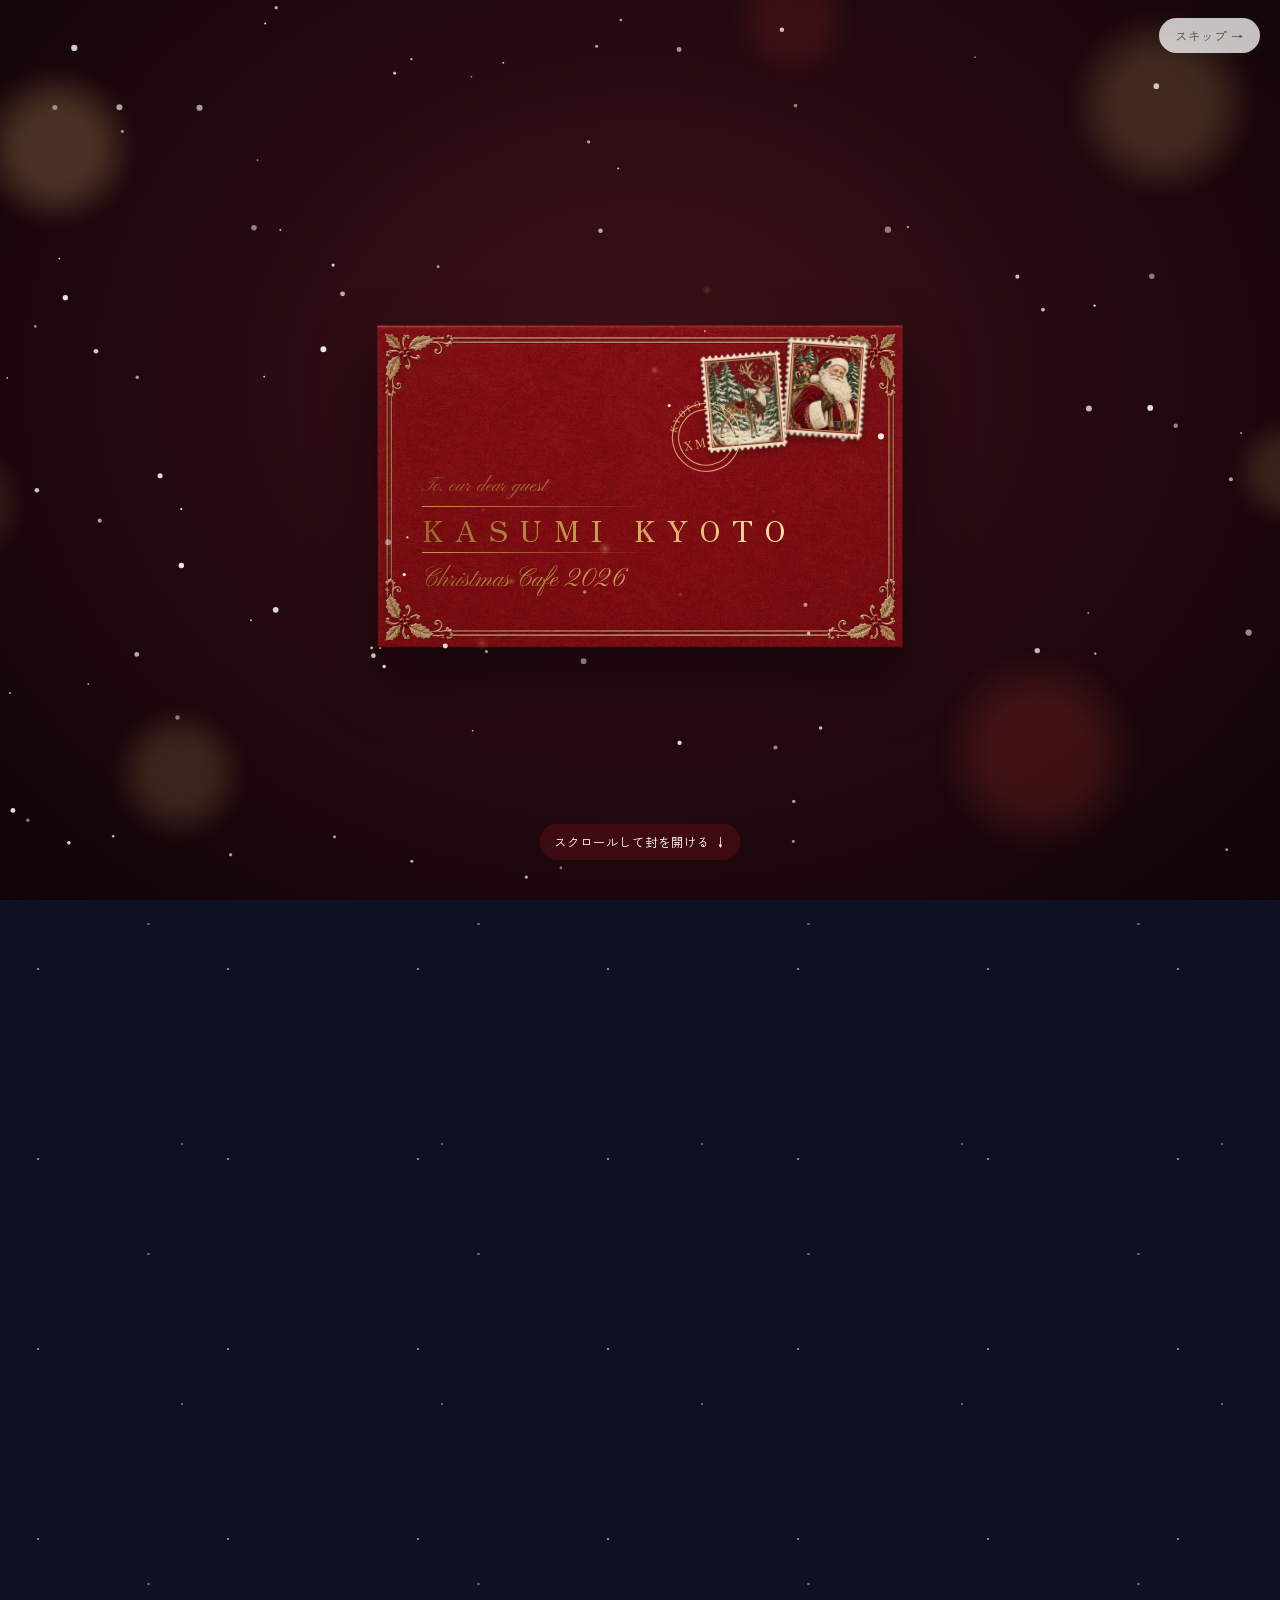
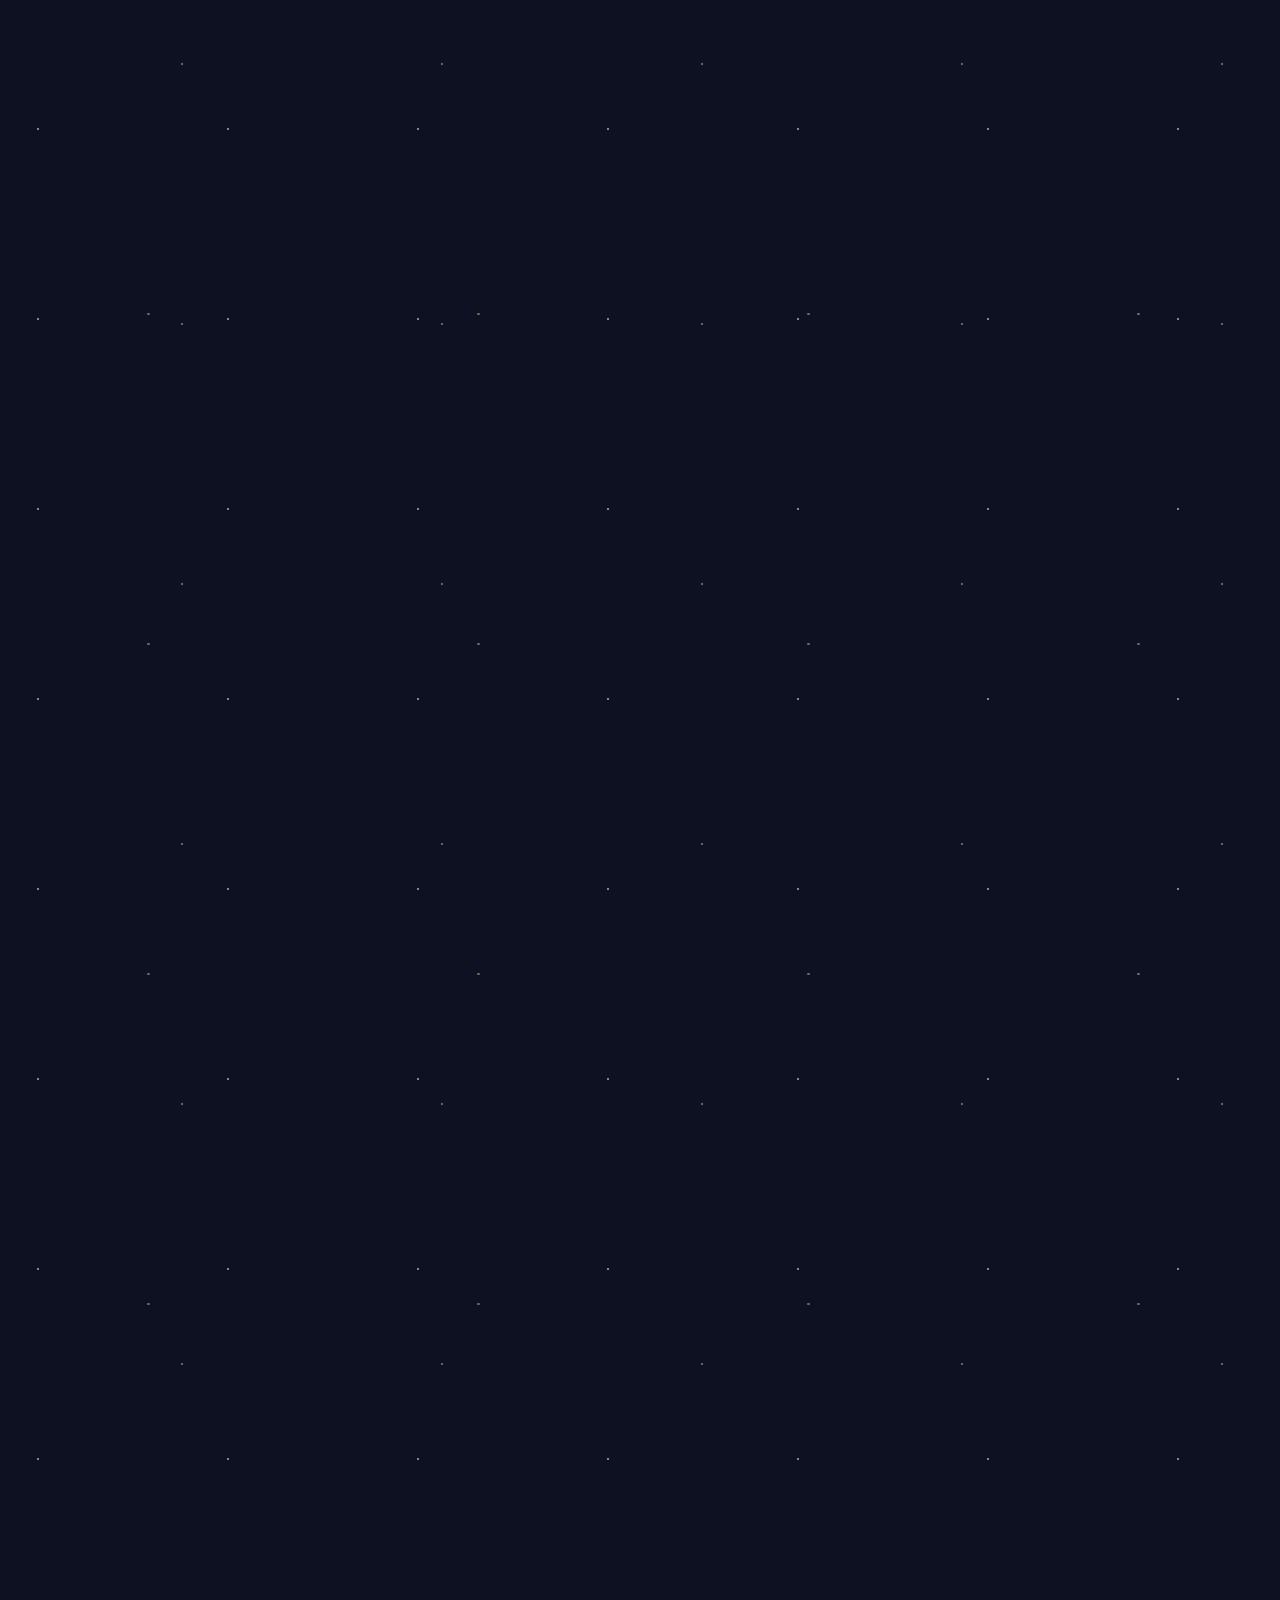
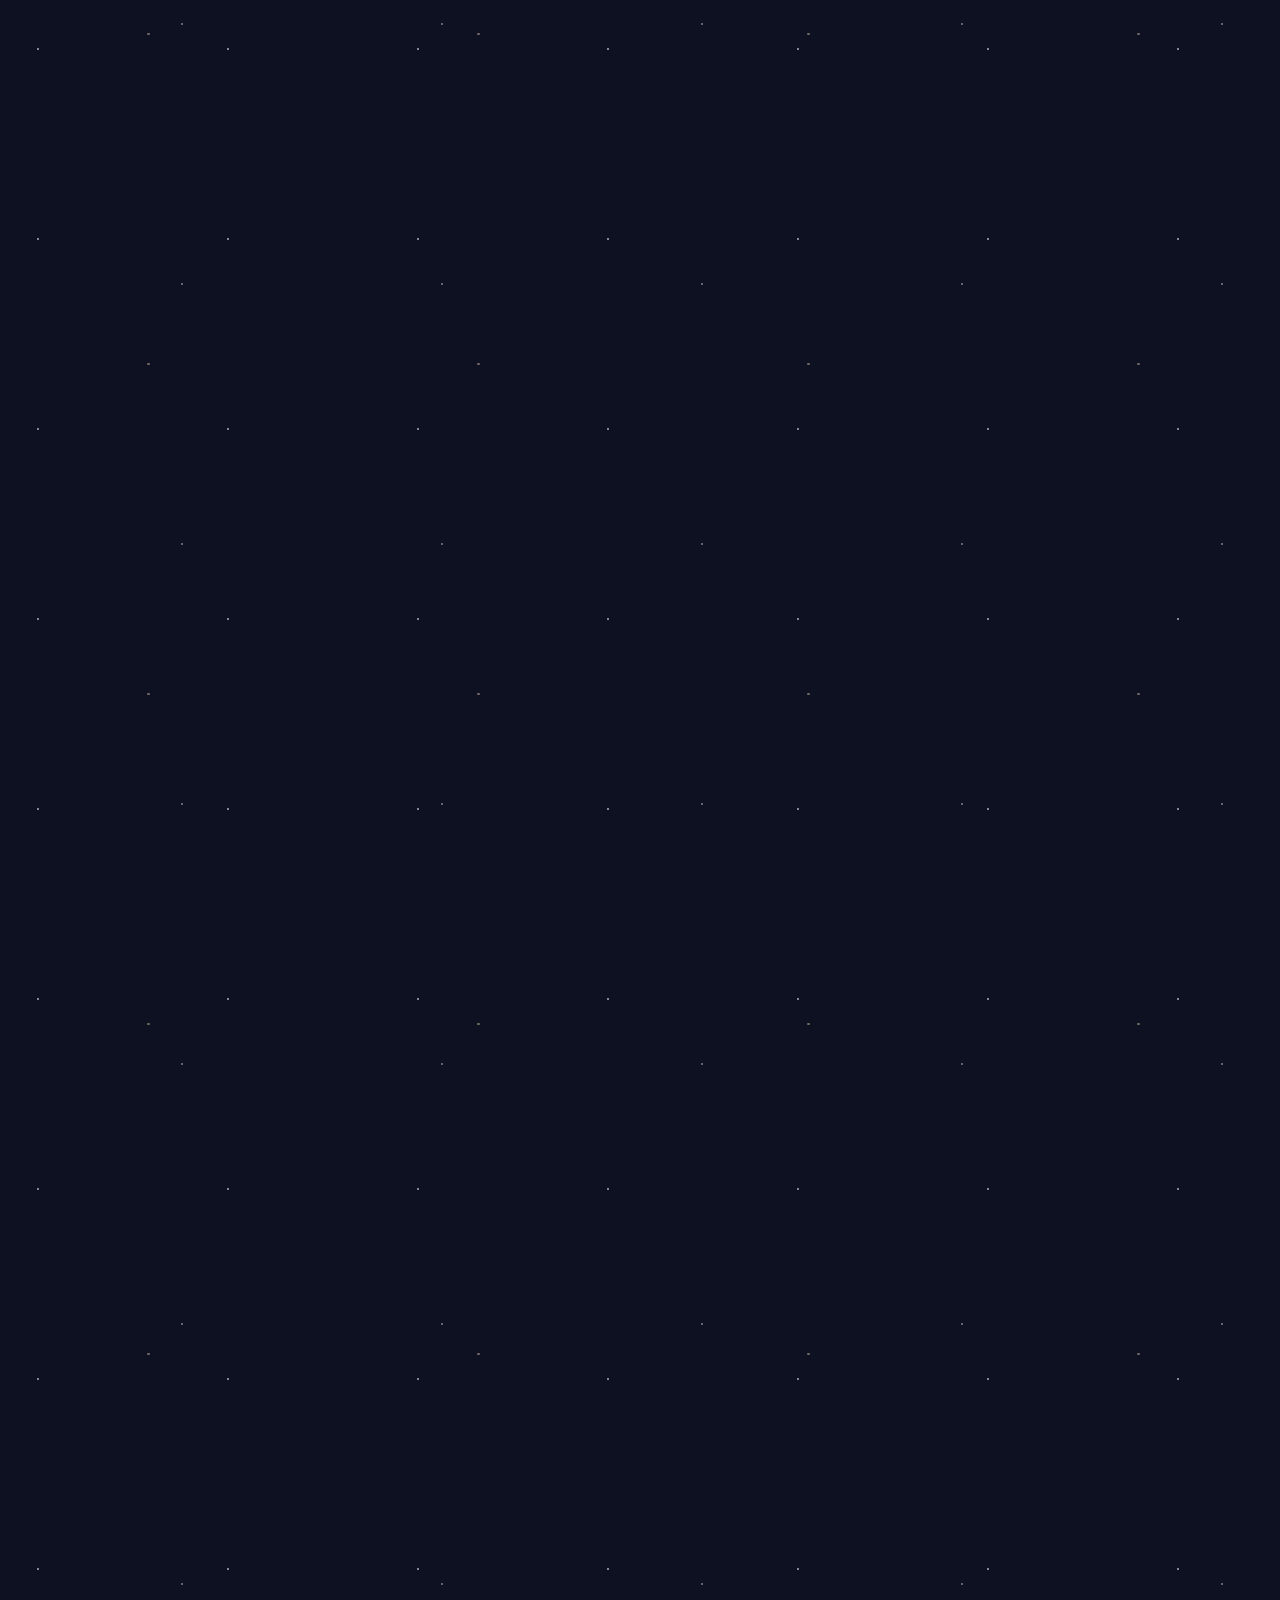
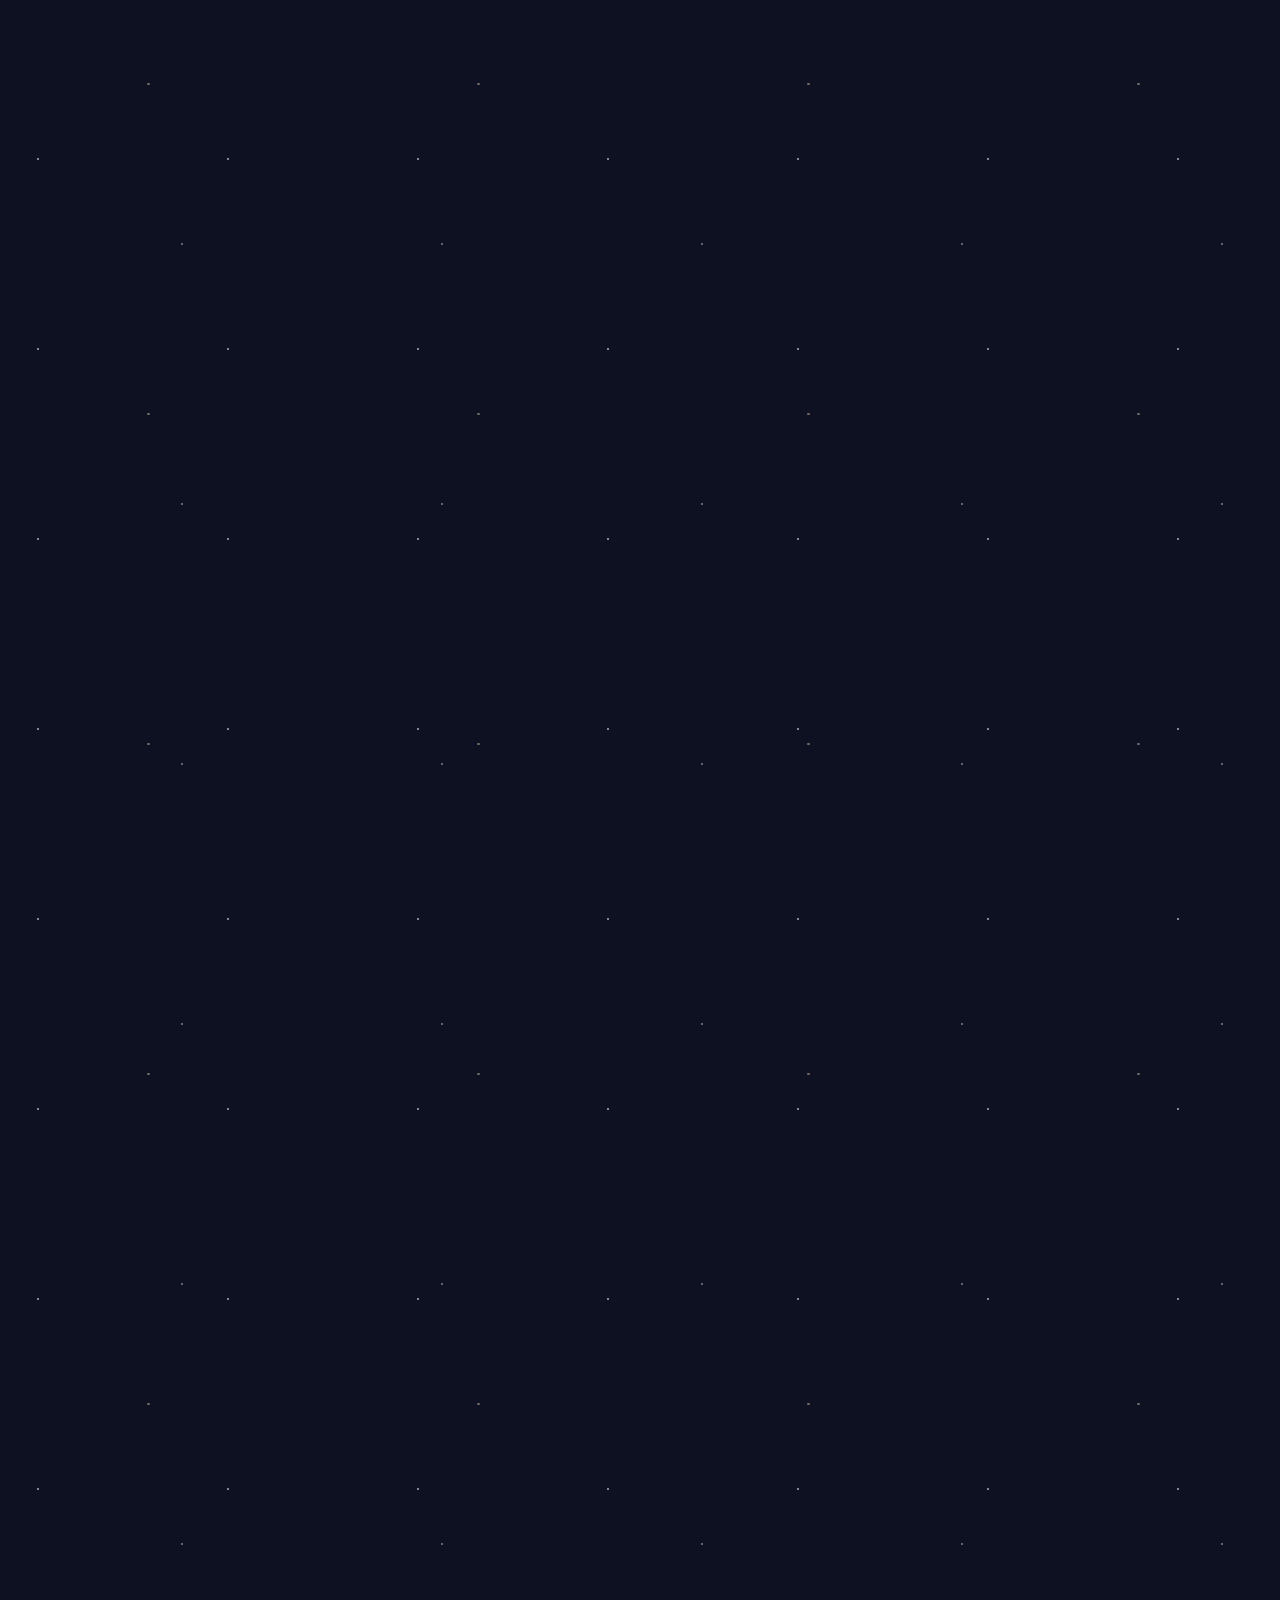
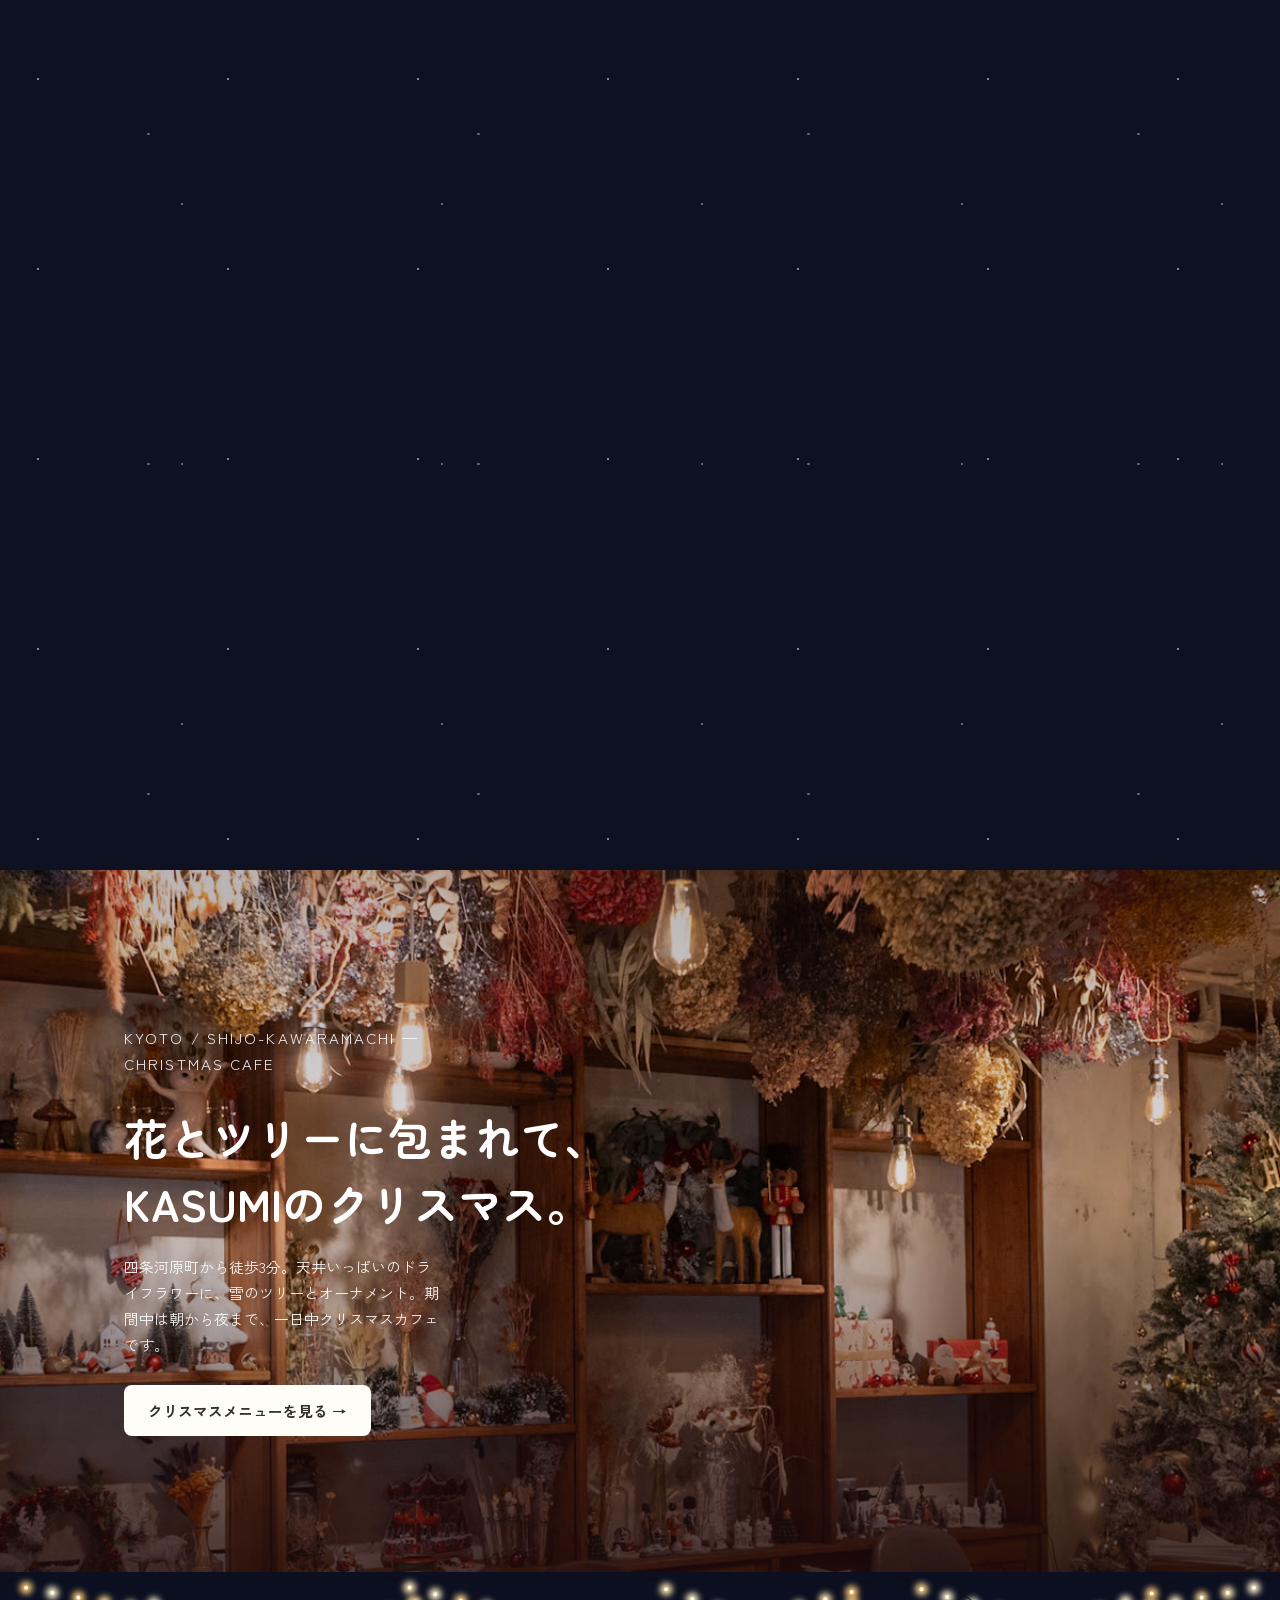
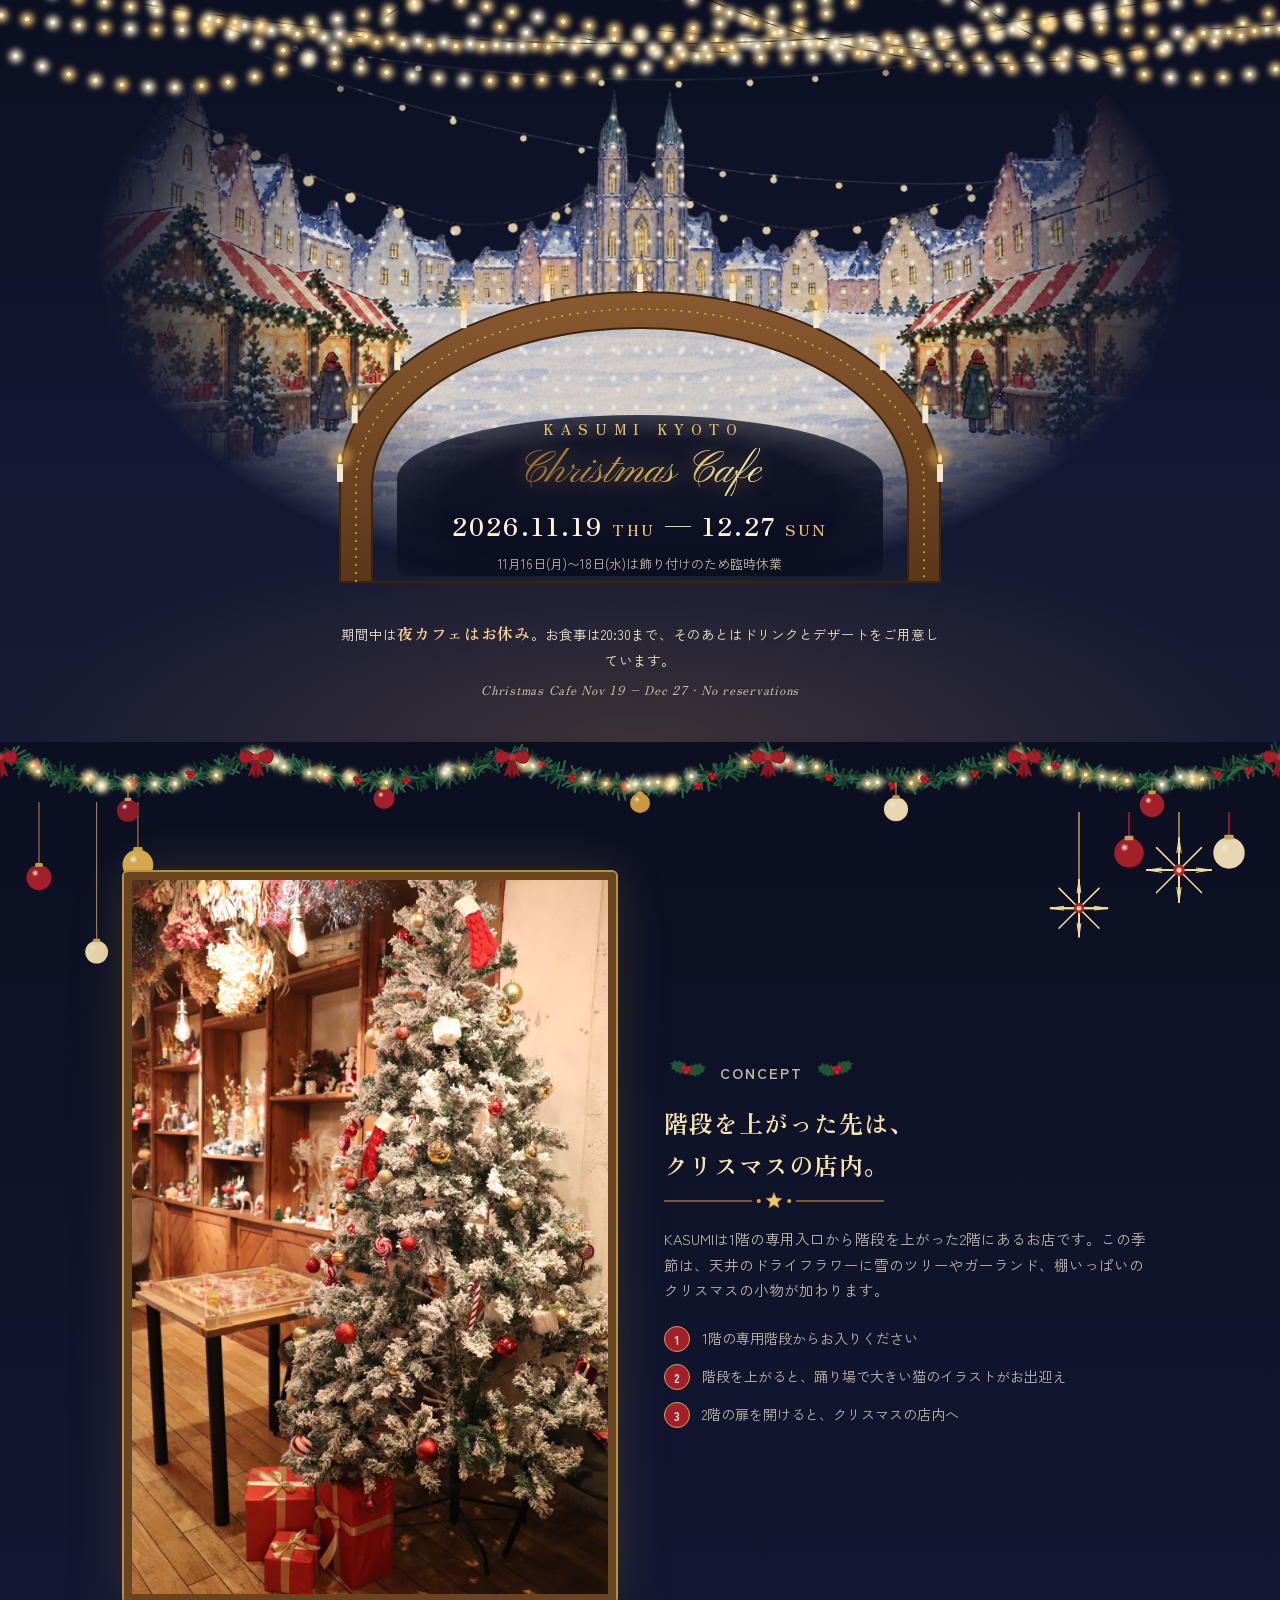
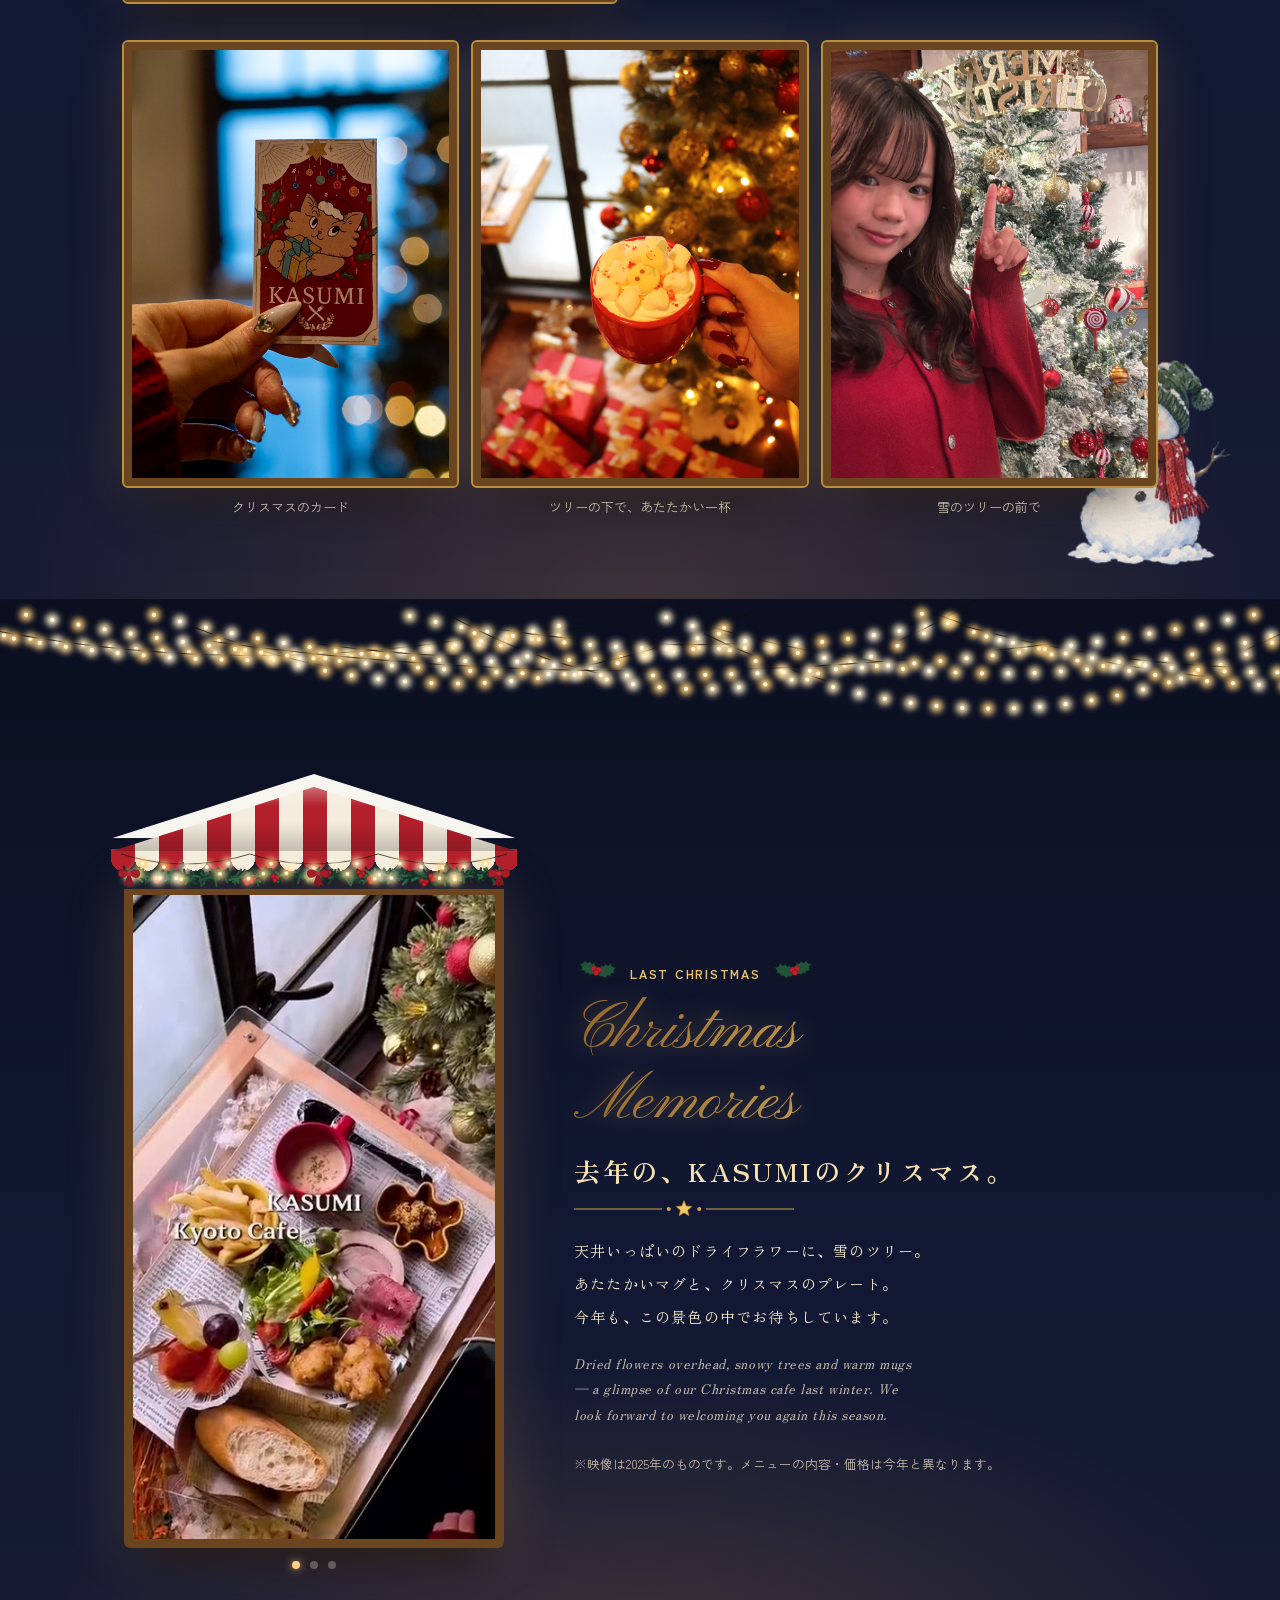
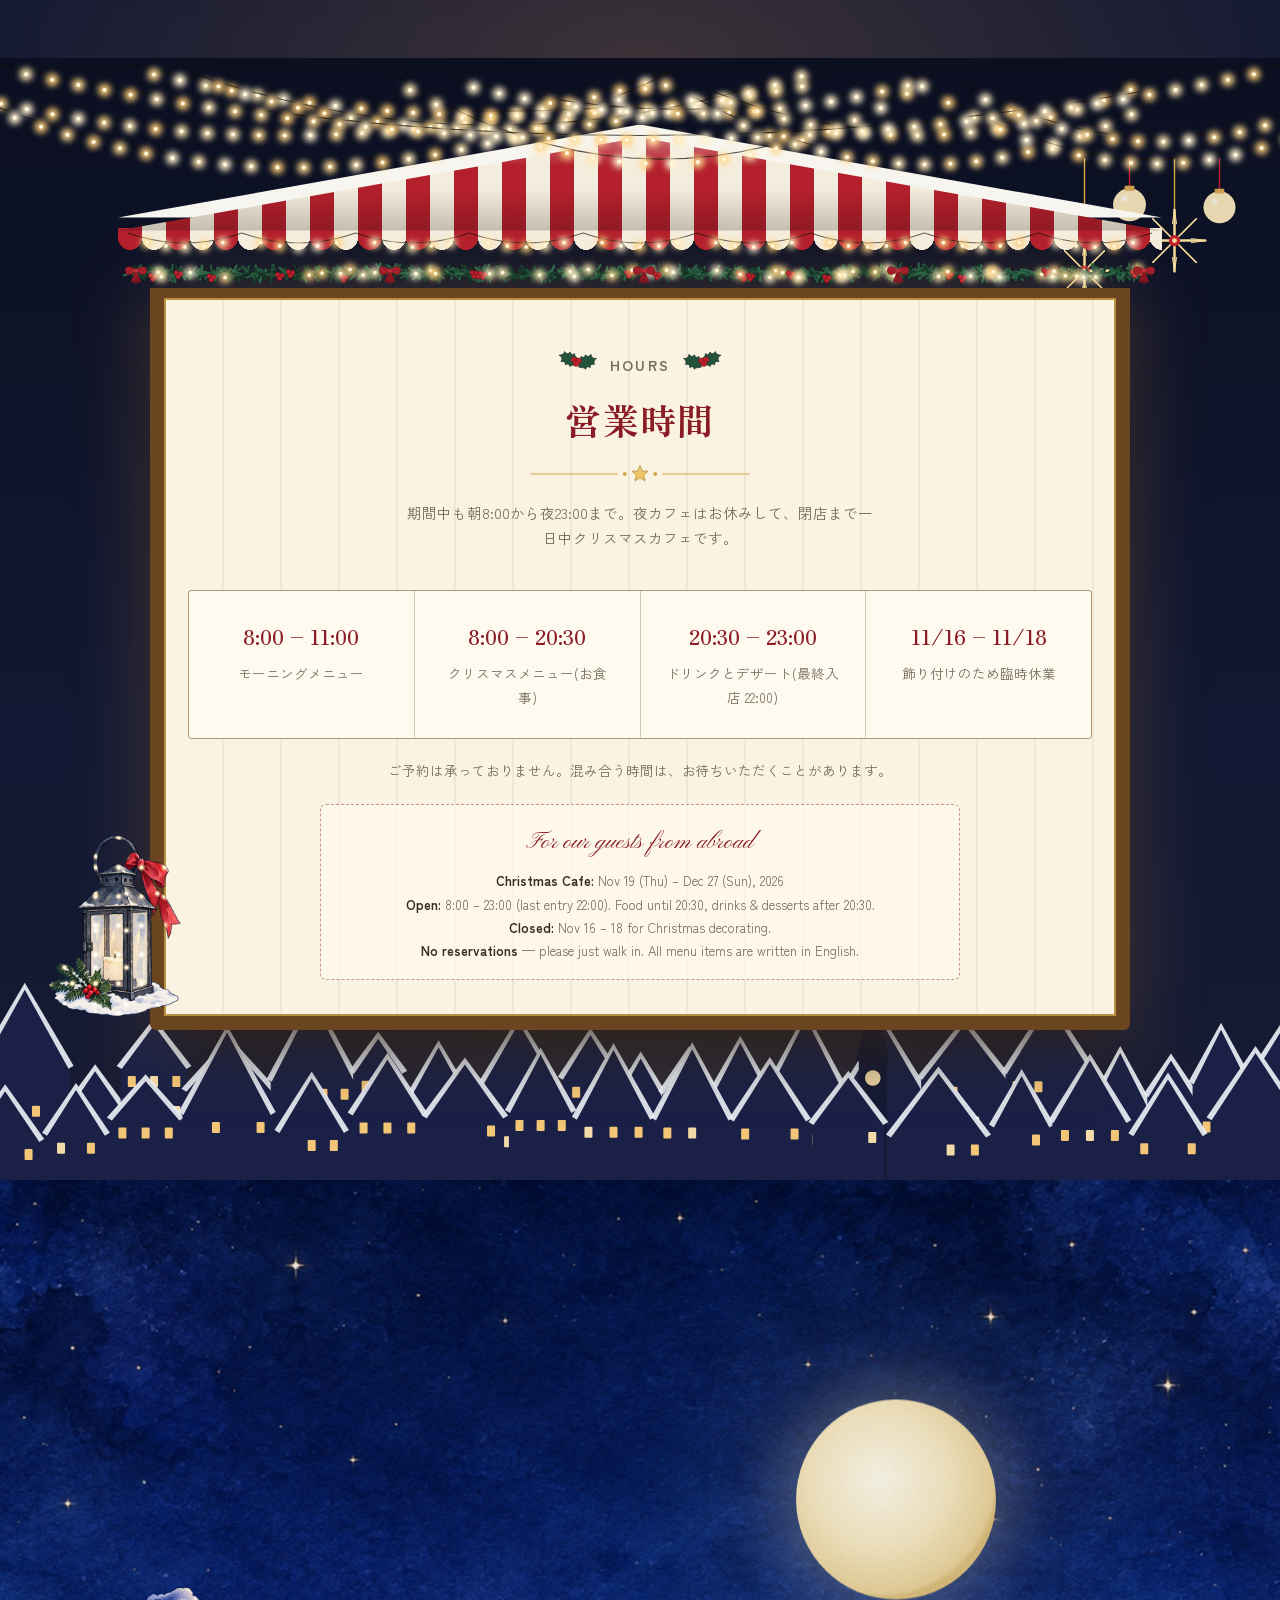
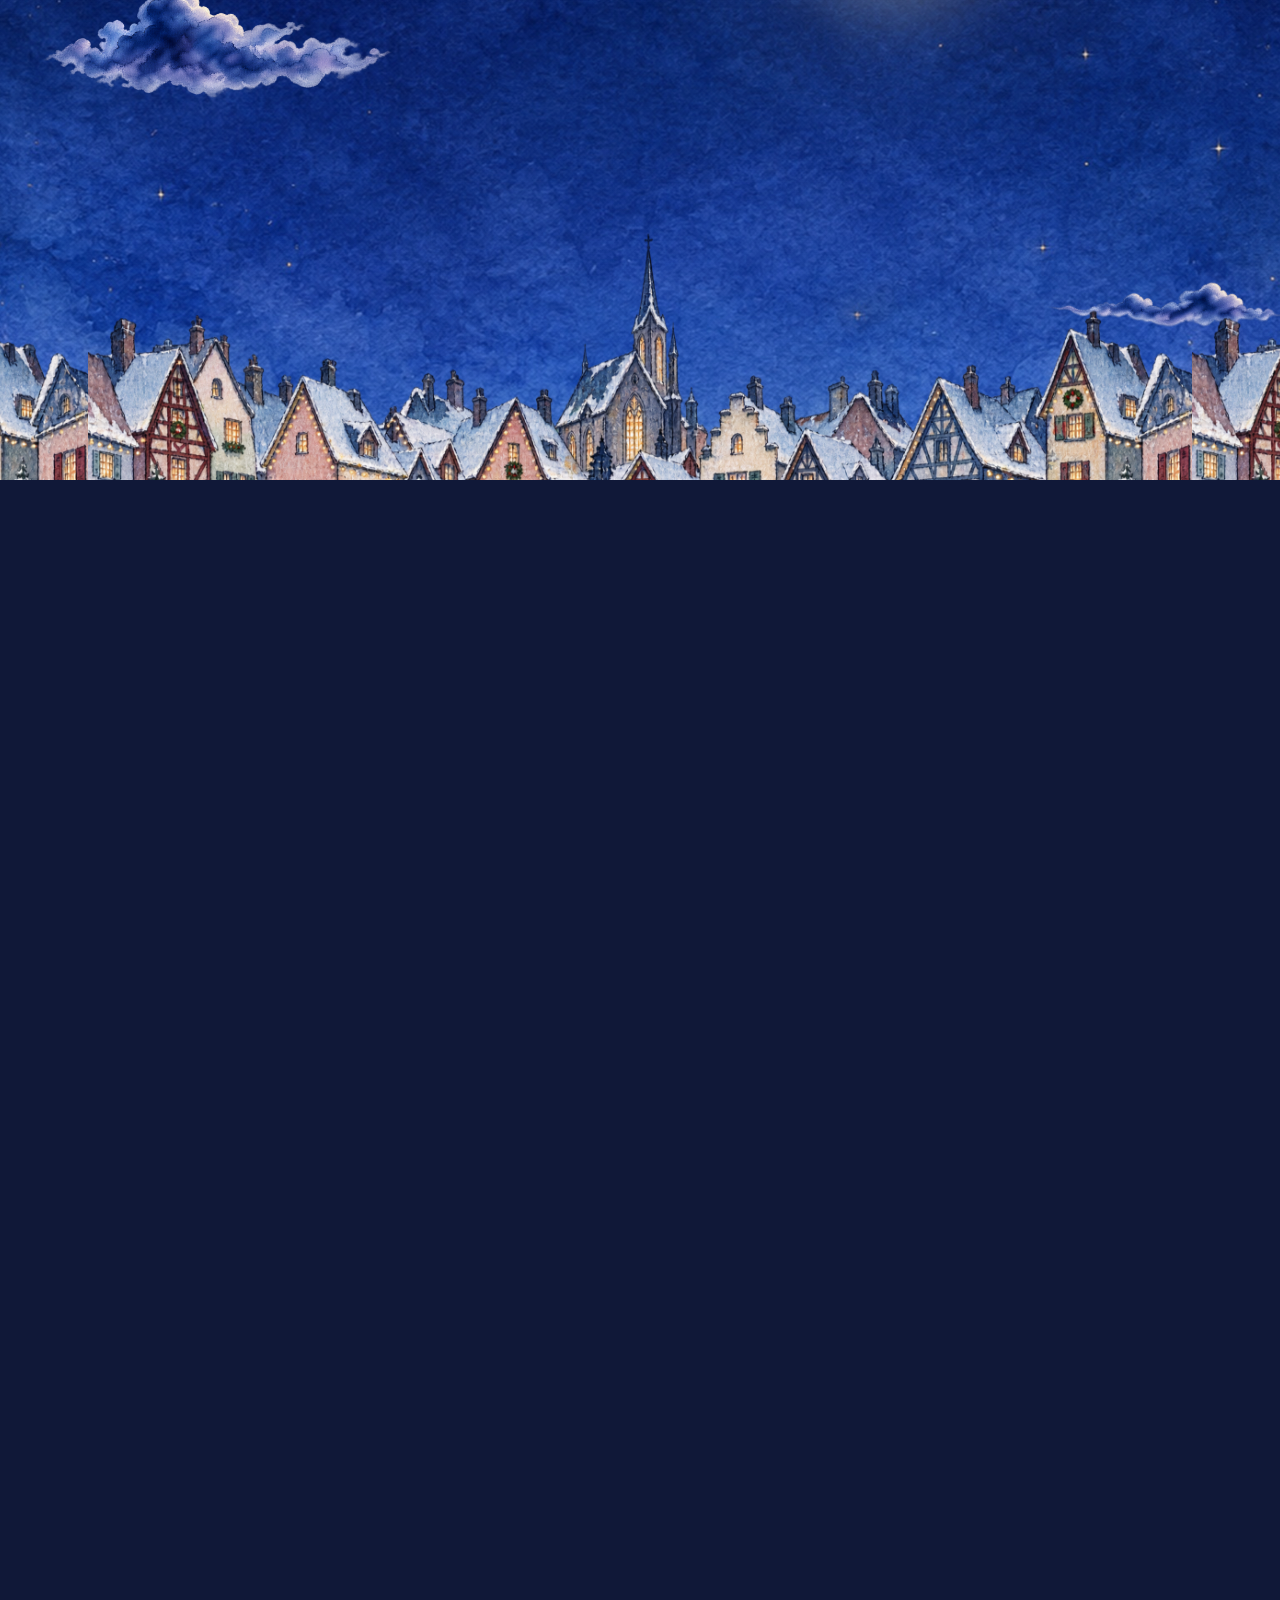
==== xmas-preview-k7q3m9/index.html @ 8036e7f1 "スマホ確認用: 公開前のクリスマス版のコピーを xmas-preview-k7q3m9/ に置く 検索に出ない設定(noindex・robots.txt)、アクセス解析は外してある。確認が終わったら消" ====
<!DOCTYPE html>
<html lang="ja">
<head>
<meta charset="UTF-8">
<meta name="robots" content="noindex, nofollow">
<!-- スマホ確認用のコピー(公開前のクリスマス版)。本番ではない -->
<meta name="viewport" content="width=device-width, initial-scale=1.0">
<title>KASUMI(かすみ)| 京都・四条河原町のクリスマスカフェ</title>
<meta name="description" content="京都市中京区、四条河原町から徒歩3分。ドライフラワーカフェ KASUMI のクリスマスカフェ。2026年11月19日(木)〜12月27日(日)、朝から夜まで一日中クリスマス仕様でお待ちしています。">
<!-- LINE・SNSで共有したときのカード(OGP)とアイコン(2026-09-27 広報チェックの提案①) -->
<meta property="og:type" content="website">
<meta property="og:site_name" content="KASUMI KYOTO">
<meta property="og:title" content="KASUMIのクリスマスカフェ 2026｜京都・四条河原町">
<meta property="og:description" content="2026年11月19日(木)〜12月27日(日)。ドライフラワーのカフェKASUMIが、朝から夜までクリスマスカフェになります。予約不要。">
<meta property="og:image" content="https://yoichi077-cyber.github.io/kasumihp/images/christmas/og/og-christmas.jpg">
<meta property="og:image:width" content="1200">
<meta property="og:image:height" content="630">
<meta property="og:locale" content="ja_JP">
<meta name="twitter:card" content="summary_large_image">
<link rel="icon" type="image/png" href="images/christmas/og/favicon.png">
<link rel="apple-touch-icon" href="images/christmas/og/apple-touch-icon.png">
<!-- AI検索・Google向けのお店情報(課題リスト#4)。07_共通知識の店舗基本情報・営業情報(版7)と一致させる -->
<script type="application/ld+json">
{
  "@context": "https://schema.org",
  "@type": "CafeOrCoffeeShop",
  "name": "KASUMI",
  "alternateName": ["かすみ", "KASUMI KYOTO"],
  "url": "https://yoichi077-cyber.github.io/kasumihp/",
  "image": "https://yoichi077-cyber.github.io/kasumihp/images/christmas/og/og-christmas.jpg",
  "telephone": "+81-75-231-2922",
  "address": {
    "@type": "PostalAddress",
    "postalCode": "604-8046",
    "addressRegion": "京都府",
    "addressLocality": "京都市中京区",
    "streetAddress": "新京極通蛸薬師下る東側町508 2F",
    "addressCountry": "JP"
  },
  "openingHoursSpecification": [{
    "@type": "OpeningHoursSpecification",
    "dayOfWeek": ["Monday","Tuesday","Wednesday","Thursday","Friday","Saturday","Sunday"],
    "opens": "08:00",
    "closes": "23:00"
  }],
  "acceptsReservations": false,
  "hasMap": "https://maps.app.goo.gl/QVpJ8UWYc7qEV3ALA",
  "sameAs": ["https://www.instagram.com/kasumi_kyoto/", "https://www.tiktok.com/@ayuko_cafegirl"]
}
</script>
<link rel="preconnect" href="https://fonts.googleapis.com">
<link rel="stylesheet" href="https://fonts.googleapis.com/css2?family=Pinyon+Script&family=UnifrakturMaguntia&family=Zen+Old+Mincho:wght@500;700&display=swap">
<link rel="stylesheet" href="style.css">
<link rel="stylesheet" href="christmas.css">
<link rel="stylesheet" href="christmas-deco.css">
</head>
<body class="xmas">

<!-- ===== クリスマス版(2026)。基本版は Git の目印 base-v1 に保存 =====
     設計: 第2の脳/06_ホームページ/クリスマス版_設計メモ.md
     絵は Codex が images/christmas/ に保存したものを自動で使う。まだ無い絵は、コードで描いた仮の図形で表示する -->

<!-- ===== 入口: 赤い封筒の招待状 =====
     封筒の表 → 裏返す → 封ろうが外れてふたが開く → 手紙が出る → 金の文字が光る → 光が広がって店内写真へ
     高さは envelope.js が画面7つ分(px)で付ける。JS無効/動きを減らす設定の時は高さ0のまま(本編から表示) -->
<div class="entrance xe" id="entrance">
  <button class="entrance-skip" type="button" id="entranceSkip">スキップ →</button>
  <div class="entrance-sticky xe-sticky">
    <div class="xe-bokeh" aria-hidden="true"></div>

    <div class="xe-env" aria-hidden="true">
      <!-- 表 -->
      <div class="xe-front" data-art="images/christmas/envelope-front.png">
        <div class="xe-address">
          <span class="xe-to">To. our dear guest</span>
          <span class="xe-from">KASUMI KYOTO</span>
          <span class="xe-from-sub">Christmas Cafe 2026</span>
        </div>
        <div class="xe-stamps">
          <div class="xe-stamp xe-stamp--santa" data-art="images/christmas/stamp-santa.png"><span>Santa</span></div>
          <div class="xe-stamp xe-stamp--reindeer" data-art="images/christmas/stamp-reindeer.png"><span>Noël</span></div>
          <svg class="xe-postmark" viewBox="0 0 120 120"><circle cx="60" cy="60" r="44" /><circle cx="60" cy="60" r="36" /><path id="pm" d="M60 60 m-40 0 a40 40 0 1 1 80 0" fill="none" stroke="none"/><text><textPath href="#pm" startOffset="50%" text-anchor="middle">KYOTO · 2026</textPath></text><text x="60" y="72" text-anchor="middle" class="pm-mid">XMAS</text></svg>
        </div>
      </div>
      <!-- 裏(本体・手紙・ポケット・ふた) -->
      <div class="xe-back">
        <div class="xe-body" data-art="images/christmas/envelope-back.png"></div>
        <div class="xe-card"></div>
        <div class="xe-pocket" data-art="images/christmas/envelope-back.png"></div>
        <div class="xe-flap" data-art="images/christmas/envelope-flap.png"></div>
        <div class="xe-seal" data-art="images/christmas/wax-seal.png"></div>
      </div>
    </div>

    <!-- 手紙(文字は絵に描かず、ここで金色の文字として重ねる) -->
    <div class="xe-letter" data-art="images/christmas/letter-paper.png">
      <div class="xe-letter-inner">
        <!-- 「ご招待」は無料招待と誤解されるので使わない。署名(ヤイチ班長)も入れない(2026-09-26 オーナー指示) -->
        <p class="xe-line xe-line--en">Christmas Cafe</p>
        <p class="xe-line xe-line--lead">今年も、KASUMIは<br>クリスマスカフェを開催します。</p>
        <p class="xe-line">店内を、クリスマスの飾りでいっぱいにして、<br>あたたかい飲み物とごちそうを用意しました。</p>
        <p class="xe-line">階段の上で、お待ちしております。</p>
        <p class="xe-line xe-line--date">2026.11.19 <small>THU</small> — 12.27 <small>SUN</small></p>
        <p class="xe-line xe-line--en xe-line--small">KASUMI KYOTO</p>
      </div>
    </div>

    <canvas class="xe-dust" aria-hidden="true"></canvas>
    <div class="xe-flash" aria-hidden="true"></div>

    <!-- 光が消えたあとの店内写真(2025年クリスマスの店内) -->
    <div class="xe-photo">
      <img src="images/christmas/photos/interior-tree.jpg" alt="雪のツリーとリースで飾られた、クリスマスのKASUMIの店内">
    </div>
    <p class="scene-caption xe-caption">ようこそ、KASUMIのクリスマスへ。</p>

    <p class="scroll-hint">スクロールして封を開ける ↓</p>
  </div>
</div>

<header class="site-header">
  <div class="wrap">
    <div class="logo">KASUMI<span> KYOTO</span><em class="logo-xmas" aria-hidden="true">Christmas</em></div>
    <nav class="nav">
      <a href="#concept">お店紹介</a>
      <a href="#hours">営業時間</a>
      <a href="#menu">クリスマスメニュー</a>
      <a href="#faq">よくある質問</a>
      <a href="#access">アクセス</a>
    </nav>
  </div>
  <div class="xm-lights xm-lights--header" data-deco="lights"></div>
</header>

<section class="hero" id="top" data-hero-image>
  <!-- 写真の上には飾りを重ねない(2026-09-26 オーナー指示) -->
  <div class="hero-inner">
    <p class="hero-eyebrow">Kyoto / Shijo-Kawaramachi — Christmas Cafe</p>
    <h1>花とツリーに包まれて、<br>KASUMIのクリスマス。</h1>
    <p>四条河原町から徒歩3分。天井いっぱいのドライフラワーに、雪のツリーとオーナメント。期間中は朝から夜まで、一日中クリスマスカフェです。</p>
    <a class="btn" href="#menu">クリスマスメニューを見る →</a>
  </div>
</section>

<!-- 期間と臨時休業は 07_共通知識/営業情報.md(版6)の変更予定に合わせる。
     看板はドレスデンのクリスマスマーケットの入口にある「ろうそくの木のアーチ」の形 -->
<div class="xmas-dates xm-night" id="dates">
  <div class="xm-canopy" data-deco="canopy" data-h="120"></div>
  <div class="xm-archsign">
    <!-- 大聖堂はアーチ看板の奥に立ち、看板の上へそびえる(文字の後ろは暗くして読めるように) -->
    <div class="xm-art xm-art--cathedral xm-sparkle" data-art="images/christmas/cathedral.png" aria-hidden="true"></div>
    <!-- 手描きの広場の1枚絵(square.png)が届いたら、大聖堂・陶器の家・影絵の代わりにこれだけを出す -->
    <div class="xm-art xm-art--square xm-sparkle" data-art="images/christmas/square.png" aria-hidden="true"></div>
    <div class="xm-arch" data-deco="arch"></div>
    <div class="xm-archsign-text">
      <span class="xm-archsign-kasumi">KASUMI KYOTO</span>
      <span class="xm-archsign-en">Christmas Cafe</span>
      <b>2026.11.19 <small>THU</small> — 12.27 <small>SUN</small></b>
      <span class="xm-archsign-note">11月16日(月)〜18日(水)は飾り付けのため臨時休業</span>
    </div>
  </div>
  <p class="xm-period-note">期間中は<b>夜カフェはお休み</b>。お食事は20:30まで、そのあとはドリンクとデザートをご用意しています。<span lang="en">Christmas Cafe Nov 19 &ndash; Dec 27 &middot; No reservations</span></p>
  <div class="xm-skyline" data-deco="skyline" data-h="150"></div>
  <div class="xm-lanterns" data-deco="lanterns"></div>
</div>

<section id="concept" class="xm-concept xm-night">
  <div class="xm-art xm-art--snowman" data-art="images/christmas/snowman.png" aria-hidden="true"></div>
  <div class="xm-garland" data-deco="garland"></div>
  <div class="xm-stars xm-stars--right" data-deco="stars" data-count="2" data-len="120"></div>
  <div class="xm-hang xm-hang--left" data-deco="hang" data-count="3" data-len="140"></div>
  <div class="wrap concept">
    <img src="images/christmas/photos/tree-presents.jpg" alt="雪のツリーと赤いプレゼントの箱。奥にクリスマスの小物が並ぶ棚">
    <div class="concept-text">
      <p class="eyebrow"><span class="xm-holly" data-deco="holly"></span>Concept<span class="xm-holly xm-holly--flip" data-deco="holly"></span></p>
      <h2>階段を上がった先は、<br>クリスマスの店内。</h2>
      <div class="xm-divider" data-deco="divider"></div>
      <p>KASUMIは1階の専用入口から階段を上がった2階にあるお店です。この季節は、天井のドライフラワーに雪のツリーやガーランド、棚いっぱいのクリスマスの小物が加わります。</p>
      <ul class="concept-steps">
        <li><span class="num">1</span>1階の専用階段からお入りください</li>
        <li><span class="num">2</span>階段を上がると、踊り場で大きい猫のイラストがお出迎え</li>
        <li><span class="num">3</span>2階の扉を開けると、クリスマスの店内へ</li>
      </ul>
    </div>
  </div>
  <div class="wrap">
    <!-- 写真は 2025年クリスマスカフェ(写っているのはスタッフ。2026-09-26 オーナーが使用可と回答) -->
    <ul class="concept-strip">
      <li><figure><img src="images/christmas/photos/xmas-card.jpg" alt="ツリーの灯りの前で、猫の絵のKASUMIのクリスマスカードを持つ手" loading="lazy"><figcaption>クリスマスのカード</figcaption></figure></li>
      <li><figure><img src="images/christmas/photos/tree-hotdrink.jpg" alt="雪のツリーとプレゼントの前で、マシュマロのホットドリンクを持つ手" loading="lazy"><figcaption>ツリーの下で、あたたかい一杯</figcaption></figure></li>
      <li><figure><img src="images/christmas/photos/staff-tree.jpg" alt="雪のツリーの前のスタッフ" loading="lazy"><figcaption>雪のツリーの前で</figcaption></figure></li>
    </ul>
  </div>
</section>

<!-- ===== 去年のクリスマスカフェ(動画) =====
     動画はスタッフが編集した2025年のリール3本(KASUMI_photos/クリスマスカフェ/HP用動画)。
     去年の「クリスマス限定メニューは12月25日まで」の文字が入る終わりの数秒は切ってある(今年は12/27まで)。
     音なし・自動再生・くり返し。動画の上には飾りを重ねない -->
<section id="last-xmas" class="xm-night xm-lastxmas">
  <div class="xm-canopy" data-deco="canopy" data-h="120"></div>
  <div class="wrap xm-lx">
    <!-- 窓は1つ。3本を順番にくり返し流す(3つ並べるとうるさい、とオーナー指示 2026-09-26) -->
    <div class="xm-vhut">
      <video class="xm-playlist" muted playsinline preload="auto"
        data-list="images/christmas/video/last-xmas-1.mp4 images/christmas/video/last-xmas-2.mp4 images/christmas/video/last-xmas-3.mp4"
        src="images/christmas/video/last-xmas-1.mp4" poster="images/christmas/video/last-xmas-1.jpg"
        aria-label="去年のクリスマスカフェの様子。ツリーの横のクリスマスプレート、雪のツリーの店内、入口のポインセチア"></video>
      <div class="xm-vdots" aria-hidden="true"><i class="on"></i><i></i><i></i></div>
    </div>
    <div class="xm-lx-text">
      <p class="eyebrow"><span class="xm-holly" data-deco="holly"></span>Last Christmas<span class="xm-holly xm-holly--flip" data-deco="holly"></span></p>
      <p class="xm-lx-en">Christmas<br>Memories</p>
      <h2>去年の、KASUMIのクリスマス。</h2>
      <div class="xm-divider" data-deco="divider"></div>
      <p class="xm-lx-ja">天井いっぱいのドライフラワーに、雪のツリー。<br>あたたかいマグと、クリスマスのプレート。<br>今年も、この景色の中でお待ちしています。</p>
      <p class="xm-lx-en-body">Dried flowers overhead, snowy trees and warm mugs &mdash; a glimpse of our Christmas cafe last winter. We look forward to welcoming you again this season.</p>
      <p class="xm-videos-note">※映像は2025年のものです。メニューの内容・価格は今年と異なります。</p>
    </div>
  </div>
</section>

<section id="hours" class="hours xm-night xm-hours">
  <div class="xm-art xm-art--lantern xm-sparkle" data-art="images/christmas/lantern.png" aria-hidden="true"></div>
  <div class="xm-canopy" data-deco="canopy" data-h="130"></div>
  <div class="xm-stars xm-stars--hours" data-deco="stars" data-count="2" data-len="90"></div>
  <div class="xm-skyline xm-skyline--hours" data-deco="skyline" data-h="170"></div>
  <div class="wrap xm-bighut">
    <div class="xm-roof xm-roof--big" aria-hidden="true">
      <div class="xm-valance"></div>
      <div class="xm-hut-eave" data-deco="lights"></div>
      <div class="xm-roof-garland" data-deco="garland" data-flat="1"></div>
    </div>
    <div class="section-head">
      <p class="eyebrow"><span class="xm-holly" data-deco="holly"></span>Hours<span class="xm-holly xm-holly--flip" data-deco="holly"></span></p>
      <h2>営業時間</h2>
      <div class="xm-divider" data-deco="divider"></div>
      <p>期間中も朝8:00から夜23:00まで。夜カフェはお休みして、閉店まで一日中クリスマスカフェです。</p>
    </div>
    <!-- 期間中の営業形態は 07_共通知識/営業情報.md(版6)の変更予定「クリスマスカフェ期間の営業形態」に合わせる。
         16:00のライトダウンの有無と、20:30以降の品目は未確認なので書かない -->
    <div class="hours-grid">
      <div class="hours-card">
        <div class="time">8:00 – 11:00</div>
        <div class="label">モーニングメニュー</div>
      </div>
      <div class="hours-card">
        <div class="time">8:00 – 20:30</div>
        <div class="label">クリスマスメニュー(お食事)</div>
      </div>
      <div class="hours-card">
        <div class="time">20:30 – 23:00</div>
        <div class="label">ドリンクとデザート(最終入店 22:00)</div>
      </div>
      <div class="hours-card">
        <div class="time">11/16 – 11/18</div>
        <div class="label">飾り付けのため臨時休業</div>
      </div>
    </div>
    <p class="hours-note">ご予約は承っておりません。混み合う時間は、お待ちいただくことがあります。</p>
    <!-- 英語の案内(広報チェックの提案⑥)。内容は 07_共通知識/営業情報.md 版7・店舗基本情報.md と一致させる -->
    <div class="xm-english" lang="en">
      <p class="xm-english-title">For our guests from abroad</p>
      <ul>
        <li><b>Christmas Cafe:</b> Nov 19 (Thu) &ndash; Dec 27 (Sun), 2026</li>
        <li><b>Open:</b> 8:00 &ndash; 23:00 (last entry 22:00). Food until 20:30, drinks &amp; desserts after 20:30.</li>
        <li><b>Closed:</b> Nov 16 &ndash; 18 for Christmas decorating.</li>
        <li><b>No reservations</b> &mdash; please just walk in. All menu items are written in English.</li>
      </ul>
    </div>
  </div>
</section>

<!-- ===== ソリの演出: 夜空をサンタとトナカイのソリが駆ける =====
     ヨーロッパの旧市街の屋根の上から、カメラがゆっくり夜空へ上がり、ソリが月の前を横切って、金の光の粉が残る → 「Christmas Menu」
     星と月はコードで描く。夜空・雲・ソリは Codex の水彩画。街並みは Codex の絵が届くまでコードで描く。高さは sleigh.js が付ける -->
<section class="xs" id="sleigh" aria-label="サンタのソリが夜空を駆ける演出">
  <div class="xs-sticky">
    <div class="xs-sky" data-art="images/christmas/sleigh-sky.jpg"></div>
    <canvas class="xs-stars" aria-hidden="true"></canvas>
    <div class="xs-moon" aria-hidden="true"></div>
    <div class="xs-cloud xs-cloud--a" data-art="images/christmas/sleigh-cloud-a.png" aria-hidden="true"></div>
    <div class="xs-cloud xs-cloud--b" data-art="images/christmas/sleigh-cloud-b.png" aria-hidden="true"></div>
    <canvas class="xs-trail" aria-hidden="true"></canvas>
    <div class="xs-sleigh" data-art="images/christmas/sleigh.png" aria-hidden="true">
      <svg class="xs-fallback" viewBox="0 0 400 150">
        <!-- 仮のソリ(金の線画)。Codex の sleigh.png が届いたら自動で差し替わる -->
        <g fill="none" stroke="currentColor" stroke-width="2.4" stroke-linecap="round" stroke-linejoin="round">
          <path d="M10 118 q8 14 30 14 h70 q14 0 20 -12" />
          <path d="M22 118 v-26 q0 -16 18 -18 h40 q20 0 30 -20 q4 -8 12 -6" />
          <path d="M30 92 h70" />
          <path d="M50 74 q-6 -18 8 -26 q14 -6 20 8 q2 10 -6 18" />
          <circle cx="66" cy="44" r="7" />
          <path d="M60 38 q6 -12 16 -4" />
          <path d="M92 56 l10 -18 q10 -6 18 2 l-6 16" />
          <path d="M112 70 C 160 66, 200 66, 240 60" />
          <path d="M112 76 C 170 80, 250 78, 330 60" />
        </g>
        <g fill="none" stroke="currentColor" stroke-width="2.2" stroke-linecap="round" stroke-linejoin="round">
          <g transform="translate(222 26)"><path d="M0 34 q10 -6 30 -4 q8 -8 14 -18 m-4 4 l-6 -12 m8 8 l4 -10 M4 34 l-8 22 m12 -20 l6 20 m18 -22 l-4 22 m10 -22 l10 18" /></g>
          <g transform="translate(300 12)"><path d="M0 34 q10 -6 30 -4 q8 -8 14 -18 m-4 4 l-6 -12 m8 8 l4 -10 M4 34 l-8 22 m12 -20 l6 20 m18 -22 l-4 22 m10 -22 l10 18" /></g>
        </g>
      </svg>
    </div>
    <!-- 手前: クリスマス一色のヨーロッパの旧市街(和の要素は入れない。2026-09-26 オーナー指示)。
         Codex の sleigh-town.png が届いたら自動で差し替わる。届くまではコードで描いた街並み -->
    <div class="xs-roofs" data-art="images/christmas/sleigh-town.png" data-deco="skyline" data-town="1" aria-hidden="true"></div>
    <p class="xs-caption"><span class="xs-caption-en">Merry Christmas</span><span class="xs-caption-ja">クリスマスのごちそうを、どうぞ。</span></p>
    <div class="xs-dusk" aria-hidden="true"></div>
  </div>
</section>

<section id="menu" class="xmas-menu xm-night">
  <div class="xm-art xm-art--globe" data-art="images/christmas/snowglobe.png" aria-hidden="true"></div>
  <div class="xm-art xm-art--wreath" data-art="images/christmas/wreath.png" aria-hidden="true"></div>
  <div class="xm-awning" aria-hidden="true"></div>
  <div class="xm-lights xm-lights--awning" data-deco="lights"></div>
  <div class="xm-art xm-art--nutL" data-art="images/christmas/nutcracker.png" aria-hidden="true"></div>
  <div class="xm-art xm-art--nutR" data-art="images/christmas/nutcracker.png" aria-hidden="true"></div>
  <div class="xm-marquee" data-deco="marquee" data-text="Christmas Menu" aria-hidden="true"></div>
  <p class="xm-marquee-sub" aria-hidden="true">KASUMI KYOTO · 2026</p>
  <div class="xm-canopy xm-canopy--menu" data-deco="canopy" data-h="160"></div>
  <div class="xm-stars xm-stars--menuL" data-deco="stars" data-count="2" data-len="90"></div>
  <div class="xm-stars xm-stars--menuR" data-deco="stars" data-count="2" data-len="260"></div>
  <div class="wrap">
    <div class="section-head">
      <p class="eyebrow"><span class="xm-holly" data-deco="holly"></span>Christmas Menu<span class="xm-holly xm-holly--flip" data-deco="holly"></span></p>
      <h2>クリスマスメニュー</h2>
      <div class="xm-divider" data-deco="divider"></div>
      <p>期間中は、おばんざいのセットをお休みして、クリスマスの洋食をご用意します。デザートとドリンクは、去年ご好評いただいたクリスマスの特別メニューです。価格はすべて税込です。</p>
    </div>
    <!-- 名前と価格は「クリスマス/2026_目標と作戦.md」のオーナー決定(2026-09-26)と 07_共通知識/メニュー・価格.md に合わせる。
         未決定の価格は「近日公開」。写真は2025年クリスマスのもの(今年の料理は10月の試作で撮影して差し替える) -->
    <div class="menu-grid menu-grid--2col">
      <div class="menu-card"><span class="xm-card-holly" data-deco="holly"></span>
        <div class="thumb"><img src="images/christmas/photos/plate.jpg" alt="クリスマスプレート" loading="lazy"></div>
        <div class="body">
          <h3>クリスマスプレート</h3>
          <p>和牛のローストビーフとローストポークに、選べるメイン(フライドチキン または 煮込みハンバーグ)。</p>
          <p class="price">¥1,980</p>
        </div>
      </div>
      <div class="menu-card"><span class="xm-card-holly" data-deco="holly"></span>
        <div class="thumb thumb--soon"><span>Photo<br>coming soon</span><em class="thumb-note">イメージ</em></div>
        <div class="body">
          <h3>グラタン定食</h3>
          <p>ミートソースとナス／チキンとほうれん草のホワイトソース。2種から選べるグラタンに、洋風のおかずを添えて。</p>
          <p class="price">¥1,800</p>
        </div>
      </div>
      <div class="menu-card"><span class="xm-card-holly" data-deco="holly"></span>
        <div class="thumb thumb--soon"><span>Photo<br>coming soon</span><em class="thumb-note">イメージ</em></div>
        <div class="body">
          <h3>クリスマスのカツカレー</h3>
          <p>盛り付けをクリスマス仕様にした、期間限定のカツカレー。</p>
          <p class="price price--tbd">価格は近日公開</p>
        </div>
      </div>
      <div class="menu-card"><span class="xm-card-holly" data-deco="holly"></span>
        <div class="thumb"><img src="images/menu-wagyu.jpg" alt="黒毛和牛ステーキセット" loading="lazy"></div>
        <div class="body">
          <h3>黒毛和牛ステーキセット</h3>
          <p>黒毛和牛のステーキを、ご飯とお椀とともに。期間中もご用意しています。</p>
          <p class="price">¥4,700</p>
        </div>
      </div>
      <div class="menu-card"><span class="xm-card-holly" data-deco="holly"></span>
        <div class="thumb"><img src="images/christmas/photos/dessert-set.jpg" alt="ティラミスのデザートプレートと、マシュマロのホットドリンク" loading="lazy"></div>
        <div class="body">
          <h3>クリスマスのデザートプレート</h3>
          <p>ティラミスに、トナカイのチョコと星のクッキーを添えて。ドリンクとのセットでご注文ください。</p>
          <p class="price price--tbd">価格は近日公開</p>
        </div>
      </div>
      <div class="menu-card"><span class="xm-card-holly" data-deco="holly"></span>
        <div class="thumb"><img src="images/christmas/photos/fondant.jpg" alt="フォンダンショコラとバニラアイス" loading="lazy"></div>
        <div class="body">
          <h3>フォンダンショコラ&amp;アイスクリーム</h3>
          <p>あたたかいフォンダンショコラに、バニラアイスとさくらんぼ。</p>
          <p class="price price--tbd">価格は近日公開</p>
        </div>
      </div>
      <div class="menu-card"><span class="xm-card-holly" data-deco="holly"></span>
        <div class="thumb"><img src="images/christmas/photos/hot-marshmallow.jpg" alt="スノーマンのマシュマロを浮かべたホットドリンク" loading="lazy"></div>
        <div class="body">
          <h3>マシュマロのホットドリンク</h3>
          <p>スノーマンのマシュマロを浮かべた、あたたかい一杯。アイスもあります。</p>
          <p class="price price--tbd">価格は近日公開</p>
        </div>
      </div>
      <div class="menu-card"><span class="xm-card-holly" data-deco="holly"></span>
        <div class="thumb"><img src="images/christmas/photos/acai.jpg" alt="クリスマスのアサイーボウル" loading="lazy"></div>
        <div class="body">
          <h3>クリスマスのアサイーボウル</h3>
          <p>フルーツとアイスに、ジンジャーマンと星のクッキーを飾って。</p>
          <p class="price price--tbd">価格は近日公開</p>
        </div>
      </div>
    </div>
    <p class="menu-more"><b>モーニング(8:00〜11:00)</b>は期間中もご用意しています。フルーツたっぷりフレンチトースト(¥1,200)と、チーズフォンデュトーストとサラダとコーンポタージュのセット(¥1,200／¥1,500)。<br><b>期間中お休みするメニュー：</b>おばんざいのセット、鶏の唐揚げのセット。</p>
  </div>
</section>

<!-- ===== よくある質問(広報チェックの提案④) =====
     答えは 07_共通知識(営業情報 版7・店舗基本情報・メニュー・価格)とクリスマスの作戦のオーナー決定だけに基づく。
     「ご招待」「無料」と誤解される書き方はしない -->
<section id="faq" class="xm-night xm-faq">
  <!-- 赤い封筒がのぞくポスト。最初の封筒の招待状とつながる -->
  <div class="xm-art xm-art--mailbox" data-art="images/christmas/mailbox.png" aria-hidden="true"></div>
  <div class="wrap">
    <div class="section-head">
      <p class="eyebrow"><span class="xm-holly" data-deco="holly"></span>FAQ<span class="xm-holly xm-holly--flip" data-deco="holly"></span></p>
      <h2>よくある質問</h2>
      <div class="xm-divider" data-deco="divider"></div>
    </div>
    <div class="xm-faq-list">
      <details><summary>予約はできますか？</summary><p>ご予約は承っておりません。そのままお越しください。席数は32席です。混み合う時間は、お待ちいただくことがあります。</p></details>
      <details><summary>クリスマスカフェの期間中は、何時まで営業していますか？</summary><p>朝8:00から夜23:00まで営業しています（最終入店22:00）。お食事のご注文は20:30までで、そのあとはドリンクとデザートをご注文いただけます。期間中は夜カフェはお休みです。</p></details>
      <details><summary>クリスマス当日も営業していますか？</summary><p>開催期間の11月19日（木）〜12月27日（日）は、定休日なしで営業しています。直前の11月16日（月）〜18日（水）は、飾り付けのため臨時休業です。</p></details>
      <details><summary>おばんざいのセットは食べられますか？</summary><p>クリスマスカフェの期間中は、おばんざいのセットをお休みして、グラタン定食やクリスマスプレートなどの洋食をご用意しています。</p></details>
      <details><summary>英語のメニューはありますか？ / Do you have an English menu?</summary><p>すべてのメニューに英語表記があります。All items on our menu are also written in English.</p></details>
    </div>
  </div>
</section>

<section id="access" class="access">
  <div class="xm-garland" data-deco="garland"></div>
  <div class="xm-canopy xm-canopy--access" data-deco="canopy" data-h="130"></div>
  <div class="wrap access-grid">
    <div>
      <p class="eyebrow"><span class="xm-holly" data-deco="holly"></span>Access<span class="xm-holly xm-holly--flip" data-deco="holly"></span></p>
      <h2>アクセス</h2>
      <div class="xm-divider" data-deco="divider"></div>
      <!-- 住所・電話は Googleビジネスプロフィールの登録値(07_共通知識/店舗基本情報.md、公開案内に使ってよい) -->
      <dl>
        <dt>住所</dt><dd>〒604-8046<br>京都府京都市中京区新京極通蛸薬師下る東側町508 2F</dd>
        <dt>電話</dt><dd><a href="tel:0752312922">075-231-2922</a></dd>
        <dt>最寄駅</dt><dd>阪急京都線 京都河原町駅(四条河原町)より徒歩3分</dd>
        <dt>営業時間</dt><dd>8:00 – 23:00(お食事の注文は20:30まで、最終入店22:00)</dd>
        <dt>定休日</dt><dd>なし(11月16日〜18日は臨時休業)</dd>
        <dt>席数</dt><dd>32席・完全禁煙</dd>
        <dt>予約</dt><dd>承っておりません(予約なしでお越しください)</dd>
        <dt>メニュー</dt><dd>すべてのメニューに英語表記があります</dd>
      </dl>
    </div>
    <div>
      <p class="eyebrow"><span class="xm-holly" data-deco="holly"></span>Follow<span class="xm-holly xm-holly--flip" data-deco="holly"></span></p>
      <h2>SNS</h2>
      <div class="xm-divider" data-deco="divider"></div>
      <p style="font-size:14.5px; color:rgba(255,255,255,0.75); margin-top:12px;">クリスマスの店内やメニューの様子は SNS で発信しています。</p>
      <div class="sns-row">
        <a href="https://www.instagram.com/kasumi_kyoto/" target="_blank" rel="noopener" data-sns="instagram">Instagram</a>
        <a href="https://www.tiktok.com/@ayuko_cafegirl" target="_blank" rel="noopener" data-sns="tiktok">TikTok</a>
        <a href="https://maps.app.goo.gl/QVpJ8UWYc7qEV3ALA" target="_blank" rel="noopener">Google マップ</a>
      </div>
    </div>
  </div>
</section>

<footer class="xm-footer">
  <div class="xm-snowbank" aria-hidden="true"></div>
  © KASUMI, Kyoto — 京都府京都市中京区新京極通蛸薬師下る東側町508 2F
</footer>

<script src="christmas-art.js"></script>
<script src="deco.js"></script>
<script src="envelope.js"></script>
<script src="sleigh.js"></script>
<script src="script.js"></script>
</body>
</html>
---- xmas-preview-k7q3m9/style.css ----
@import url('https://fonts.googleapis.com/css2?family=Zen+Maru+Gothic:wght@400;500;700;900&family=Zen+Kaku+Gothic+New:wght@400;500;700&display=swap');

:root {
  --oat: #f3efe4;
  --surface: #fffdf8;
  --ink: #362f26;
  --ink-soft: #766c5c;
  --wood: #8a5a34;
  --wood-deep: #5f3b1f;
  --blue: #5f7f95;
  --rose: #c98a87;
  --border: rgba(54, 47, 38, 0.12);
  --shadow: rgba(54, 47, 38, 0.16);

  /* 入口ギミック専用(絵本・夜空トーン) */
  --night-deep: #131a3a;
  --night-mid: #262c58;
  --night-soft: #3b3a6b;
  --cloud-pink: #e9b3c9;
  --cloud-lilac: #b3a6dd;
  --cloud-blue: #8fa5d9;
  --moon: #f6e8c3;
  --star: #fff6df;
  --paper-dark: #4a2f1c;
  --paper-mid: #8a5a34;
  --paper-light: #c99a5f;
  --cat-fur: #d09a4d;
  --cat-cream: #f9f2e2;
  --glow: #f0c987;
}

* { box-sizing: border-box; }

body {
  margin: 0;
  background: var(--oat);
  color: var(--ink);
  font-family: "Zen Kaku Gothic New", "Hiragino Sans", sans-serif;
  line-height: 1.75;
}

img { max-width: 100%; display: block; }

h1, h2, h3 {
  font-family: "Zen Maru Gothic", sans-serif;
  font-weight: 700;
  text-wrap: balance;
  margin: 0;
}

a { color: inherit; }

.wrap {
  max-width: 1080px;
  margin: 0 auto;
  padding: 0 24px;
}

/* ---------- entrance gimmick(絵本の8場面をカメラで進む) ---------- */
.entrance {
  position: relative;
  height: 0; /* JS が読み込み後に高さ(px)を付与する。JS無効時は何も表示せず本編へ */
  /* 注意: ここに overflow:hidden を付けると子の position:sticky が効かなくなる */
}

.entrance-sticky {
  position: sticky;
  top: 0;
  height: 100vh; /* JSが px 指定で上書きする。フォールバック用の初期値 */
  overflow: hidden;
  background: #cfe4f2; /* 絵の空の色。読み込み前のちらつき防止 */
}

.scene {
  position: absolute;
  inset: 0;
  opacity: 0;
  pointer-events: none;
  will-change: opacity, transform;
}
.scene img {
  width: 100%;
  height: 100%;
  object-fit: cover;
  object-position: center;
  display: block;
}
/* 最初の場面だけは最初から見えている状態にする(JSが動く前のちらつき防止) */
.scene[data-scene="0"] { opacity: 1; }

.scene-caption {
  position: absolute;
  left: 0;
  right: 0;
  bottom: 13%;
  z-index: 3;
  margin: 0;
  text-align: center;
  font-family: "Zen Maru Gothic", sans-serif;
  font-weight: 700;
  font-size: clamp(16px, 2.8vw, 22px);
  color: #fffdf6;
  letter-spacing: 0.04em;
  text-shadow: 0 2px 14px rgba(40, 60, 30, 0.55), 0 0 30px rgba(40, 60, 30, 0.35);
  opacity: 0;
  pointer-events: none;
}

.scroll-hint {
  position: absolute;
  left: 0;
  right: 0;
  bottom: 40px;
  z-index: 3;
  margin: 0;
  text-align: center;
  font-size: 12.5px;
  color: rgba(255, 255, 255, 0.9);
  text-shadow: 0 1px 8px rgba(40, 60, 30, 0.6);
  animation: bob 1.6s ease-in-out infinite;
}
@keyframes bob {
  0%, 100% { transform: translateY(0); }
  50% { transform: translateY(8px); }
}

.entrance-skip {
  position: absolute;
  top: 18px;
  right: 20px;
  z-index: 5;
  background: rgba(255, 255, 255, 0.75);
  border: none;
  border-radius: 999px;
  font-family: "Zen Kaku Gothic New", sans-serif;
  font-size: 12.5px;
  color: #4a5a3a;
  cursor: pointer;
  padding: 8px 16px;
  box-shadow: 0 2px 10px rgba(40, 60, 30, 0.2);
}
.entrance-skip:hover { background: #fff; }

/* ---------- header ---------- */
.site-header {
  position: sticky;
  top: 0;
  z-index: 50;
  background: rgba(243, 239, 228, 0.92);
  backdrop-filter: blur(6px);
  border-bottom: 1px solid var(--border);
  transition: opacity 0.2s linear;
}
.site-header .wrap {
  height: 68px;
  display: flex;
  align-items: center;
  justify-content: space-between;
}
.logo {
  font-family: "Zen Maru Gothic", sans-serif;
  font-weight: 900;
  font-size: 22px;
  letter-spacing: 0.03em;
}
.logo span { color: var(--wood); font-size: 0.72em; font-weight: 500; letter-spacing: 0.16em; }
.nav {
  display: flex;
  gap: 28px;
  font-size: 14px;
}
.nav a {
  text-decoration: none;
  color: var(--ink-soft);
}
.nav a:hover { color: var(--wood); }

/* 季節お知らせバナー(通常は非表示、テーマ適用時のみ script.js が表示) */
.season-banner {
  background: var(--wood);
  color: var(--surface);
  text-align: center;
  font-size: 13.5px;
  padding: 8px 12px;
}

/* ---------- hero ---------- */
.hero {
  position: relative;
  min-height: 78vh;
  display: flex;
  align-items: flex-end;
  background-size: cover;
  background-position: center 30%;
  background-image: linear-gradient(
      to top,
      rgba(30, 22, 12, 0.75) 0%,
      rgba(30, 22, 12, 0.15) 55%,
      rgba(30, 22, 12, 0.25) 100%
    ),
    url("images/hero-section.jpg"); /* 2026-09-13: 入口の最後の写真(hero-normal.jpg)と同じ写真が続いていたので、人が写っていない店内全体の写真に変更 */
}
.hero-inner {
  padding: 48px 24px 56px;
  max-width: 1080px;
  margin: 0 auto;
  width: 100%;
  color: #fff;
}
.hero-eyebrow {
  font-size: 13px;
  letter-spacing: 0.14em;
  text-transform: uppercase;
  opacity: 0.85;
  margin-bottom: 12px;
}
.hero h1 {
  font-size: clamp(28px, 5vw, 44px);
  line-height: 1.5;
  margin-bottom: 18px;
}
.hero p {
  font-size: 15px;
  max-width: 40ch;
  opacity: 0.92;
  margin-bottom: 26px;
}
.btn {
  display: inline-flex;
  align-items: center;
  gap: 8px;
  background: var(--surface);
  color: var(--ink);
  padding: 13px 24px;
  border-radius: 8px;
  text-decoration: none;
  font-weight: 700;
  font-size: 14.5px;
}
.btn:hover { background: #fff; }

/* ---------- section shell ---------- */
section { padding: 80px 0; }
.section-head {
  margin-bottom: 40px;
  max-width: 60ch;
}
.eyebrow {
  font-size: 12.5px;
  letter-spacing: 0.14em;
  text-transform: uppercase;
  color: var(--wood);
  margin-bottom: 10px;
  font-weight: 700;
}
.section-head h2 { font-size: clamp(22px, 3vw, 28px); margin-bottom: 12px; }
.section-head p { color: var(--ink-soft); font-size: 14.5px; }

/* ---------- concept ---------- */
.concept {
  display: grid;
  grid-template-columns: 1fr 1fr;
  gap: 48px;
  align-items: center;
}
.concept img {
  border-radius: 4px;
  box-shadow: 0 24px 48px -24px var(--shadow);
}
.concept-text p {
  color: var(--ink-soft);
  font-size: 14.5px;
  margin-bottom: 16px;
}
.concept-steps {
  list-style: none;
  margin: 24px 0 0;
  padding: 0;
  display: flex;
  flex-direction: column;
  gap: 12px;
}
.concept-steps li {
  display: flex;
  gap: 12px;
  font-size: 14px;
  color: var(--ink-soft);
}
.concept-steps .num {
  flex: none;
  width: 26px; height: 26px;
  border-radius: 50%;
  background: var(--oat);
  border: 1px solid var(--border);
  display: flex; align-items: center; justify-content: center;
  font-size: 12px; font-weight: 700; color: var(--wood);
}

/* ---------- hours ---------- */
.hours {
  background: var(--surface);
  border-top: 1px solid var(--border);
  border-bottom: 1px solid var(--border);
}
.hours-grid {
  display: grid;
  grid-template-columns: repeat(auto-fit, minmax(150px, 1fr));
  gap: 1px;
  background: var(--border);
  border: 1px solid var(--border);
  border-radius: 4px;
  overflow: hidden;
}
.hours-card {
  background: var(--surface);
  padding: 28px 24px;
}
.hours-card .time {
  font-family: "Zen Maru Gothic", sans-serif;
  font-weight: 700;
  font-size: 20px;
  color: var(--wood);
  margin-bottom: 8px;
  font-variant-numeric: tabular-nums;
}
.hours-card .label { font-size: 13.5px; color: var(--ink-soft); }

/* ---------- menu ---------- */
.menu-grid {
  display: grid;
  grid-template-columns: repeat(auto-fit, minmax(260px, 1fr));
  gap: 24px;
}
.menu-card {
  background: var(--surface);
  border: 1px solid var(--border);
  border-radius: 4px;
  overflow: hidden;
}
.menu-card .thumb {
  aspect-ratio: 4/3;
  overflow: hidden;
}
.menu-card .thumb img {
  width: 100%; height: 100%;
  object-fit: cover;
}
.menu-card .body { padding: 18px 20px 22px; }
.menu-card h3 { font-size: 15.5px; margin-bottom: 6px; }
.menu-card p { font-size: 13px; color: var(--ink-soft); margin: 0; }

.menu-more {
  margin-top: 28px;
  font-size: 13.5px;
  color: var(--ink-soft);
  border-top: 1px dashed var(--border);
  padding-top: 20px;
}
.menu-more b { color: var(--ink); }

/* ---------- access ---------- */
.access {
  background: var(--wood-deep);
  color: #fff;
}
.access .section-head p,
.access .eyebrow { color: rgba(255,255,255,0.7); }
.access-grid {
  display: grid;
  grid-template-columns: 1fr 1fr;
  gap: 40px;
}
.access dl {
  display: grid;
  grid-template-columns: 88px 1fr;
  gap: 14px 16px;
  font-size: 14.5px;
}
.access dt { color: rgba(255,255,255,0.55); }
.access dd { margin: 0; }

.sns-row {
  display: flex;
  gap: 14px;
  margin-top: 24px;
}
.sns-row a {
  border: 1px solid rgba(255,255,255,0.3);
  border-radius: 999px;
  padding: 9px 18px;
  font-size: 13.5px;
  text-decoration: none;
}
.sns-row a:hover { background: rgba(255,255,255,0.1); }

/* ---------- footer ---------- */
footer {
  padding: 28px 0;
  font-size: 12.5px;
  color: var(--ink-soft);
  text-align: center;
}

/* ---------- responsive ---------- */
@media (max-width: 860px) {
  .nav { display: none; }
  .concept { grid-template-columns: 1fr; }
  .hours-grid { grid-template-columns: 1fr; }
  .menu-grid { grid-template-columns: 1fr 1fr; }
  .access-grid { grid-template-columns: 1fr; gap: 28px; }
}
@media (max-width: 560px) {
  .menu-grid { grid-template-columns: 1fr; }
  section { padding: 56px 0; }
}

/* 入口ギミック: 明るい絵の上でも字幕・案内が読めるように下地を敷く */
.scroll-hint {
  display: inline-block;
  left: 50%;
  right: auto;
  transform: translateX(-50%);
  padding: 7px 14px;
  border-radius: 999px;
  background: rgba(40, 60, 30, 0.42);
  color: #fff;
  text-shadow: none;
  animation: bob-centered 1.6s ease-in-out infinite;
}
@keyframes bob-centered {
  0%, 100% { transform: translate(-50%, 0); }
  50% { transform: translate(-50%, 8px); }
}
.scene-caption {
  text-shadow: 0 2px 14px rgba(40, 60, 30, 0.7), 0 0 34px rgba(40, 60, 30, 0.55), 0 1px 2px rgba(0,0,0,0.5);
}


/* 2026-09-05: 風の歪み演出はトシっちから「花が揺れているように見えない」とNG。動画差し替え待ちのため無効化 */

/* 場面の動画版: 静止画の上にぴったり重ねる(縦横比が違う分は cover で切り取る) */


/* ---------- 夜カフェ(昼→夜に変わるスクロール演出) ---------- */
.night {
  position: relative;
  height: 0;      /* night.js が画面4つ分の高さ(px)を付ける */
  padding: 0;
  background: #0b0d1a;
}
.night-sticky {
  position: sticky;
  top: 0;
  height: 100vh;  /* JSが px で上書き */
  overflow: hidden;
  background: #0b0d1a;
}
.night-day,
.night-interior img {
  position: absolute;
  inset: 0;
  width: 100%;
  height: 100%;
  object-fit: cover;
}
.night-day { object-position: 50% 40%; transform-origin: 50% 45%; will-change: transform; }
.night-interior { position: absolute; inset: 0; opacity: 0; }
.night-dark {
  position: absolute;
  inset: 0;
  /* 真っ黒ではなく、上がわずかに紺、下がほぼ黒の夜空 */
  background: linear-gradient(180deg, #0b0f24 0%, #07091a 45%, #05060e 100%);
  opacity: 0;
}
.night-sky { position: absolute; inset: 0; width: 100%; height: 100%; opacity: 0; }
.night-moon {
  position: absolute;
  left: 50%;
  top: 70%;
  width: min(38vw, 240px);
  aspect-ratio: 1;
  border-radius: 50%;
  transform: translate(-50%, -50%);
  /* 本物の月のライトの写真(interior-landscape.jpg から切り抜き)。クレーターも実物 */
  background: #06070f url("images/night/moon.png") center / 104% no-repeat; /* 少し拡大して切り抜きの縁を隠す */
  box-shadow: 0 0 30px 6px rgba(240, 236, 224, 0.28), 0 0 120px 40px rgba(240, 236, 224, 0.10);
  opacity: 0;
}
.night-caption {
  position: absolute;
  left: 0;
  right: 0;
  top: 74%;
  margin: 0;
  text-align: center;
  color: #f6efdc;
  font-family: "Zen Maru Gothic", sans-serif;
  opacity: 0;
  pointer-events: none;
  text-shadow: 0 2px 20px rgba(0, 0, 0, 0.6);
}
.night-caption span { display: block; font-size: clamp(14px, 2.4vw, 18px); letter-spacing: 0.22em; }
.night-caption b { display: block; font-size: clamp(32px, 7vw, 58px); font-weight: 700; letter-spacing: 0.08em; line-height: 1.3; }

/* 動きを減らす設定の時の静止表示 */
.night--static .night-sticky { position: relative; height: 80vh; }
.night--static .night-day,
.night--static .night-dark,
.night--static .night-sky { display: none; }
.night--static .night-interior,
.night--static .night-caption { opacity: 1; }

.night-menu {
  background: #0f1120;
  color: #efe8d6;
}
.night-menu .eyebrow,
.night-menu .section-head p { color: rgba(239, 232, 214, 0.7); }
.night-photos {
  display: grid;
  grid-template-columns: repeat(auto-fit, minmax(220px, 1fr));
  gap: 20px;
  max-width: 680px;
  margin: 0 auto 40px;
}
.night-photos figure { margin: 0; }
.night-photos img { width: 100%; aspect-ratio: 2 / 3; object-fit: cover; border-radius: 4px; }
.night-photos figcaption { text-align: center; font-size: 13px; color: rgba(239, 232, 214, 0.75); margin-top: 8px; }
.night-list { list-style: none; margin: 0 auto; padding: 0; max-width: 560px; }
.night-list li {
  display: flex;
  align-items: baseline;
  gap: 12px;
  padding: 14px 0;
  border-bottom: 1px solid rgba(239, 232, 214, 0.14);
}
.night-list .name { font-family: "Zen Maru Gothic", sans-serif; font-weight: 700; font-size: 16px; }
.night-list .note { flex: 1; font-size: 12.5px; color: rgba(239, 232, 214, 0.6); }
.night-list .price { font-variant-numeric: tabular-nums; }
.night-note { text-align: center; font-size: 12.5px; color: rgba(239, 232, 214, 0.6); margin: 20px 0 0; }

/* 夜カフェの場面が見えている間は、上部のバーも夜の色にする(night.js が body に .is-night を付ける) */
.is-night .site-header { background: rgba(11, 13, 26, 0.88); box-shadow: none; }
.is-night .site-header .logo,
.is-night .site-header .nav a { color: #efe8d6; }

/* 夜カフェ紹介: ユウナさんが月を持ち上げる写真 */
.night-yuna-figure {
  margin: 0 auto 40px;
  max-width: 460px;
}
.night-yuna-figure img {
  width: 100%;
  aspect-ratio: 3 / 4;
  object-fit: cover;
  object-position: 50% 30%;
  border-radius: 4px;
}
.night-yuna-figure figcaption {
  text-align: center;
  font-family: "Zen Maru Gothic", sans-serif;
  font-size: 14px;
  color: rgba(239, 232, 214, 0.85);
  margin-top: 12px;
  letter-spacing: 0.06em;
}

/* メニューは横2列(スマホでも2列)で縦に並べる(2026-09-18 トシっち指示) */
.menu-grid--2col { grid-template-columns: repeat(2, 1fr); gap: 20px; }
.menu-card .price {
  margin-top: 8px;
  font-family: "Zen Maru Gothic", sans-serif;
  font-weight: 700;
  font-size: 15px;
  color: var(--wood);
  font-variant-numeric: tabular-nums;
}
@media (max-width: 600px) {
  .menu-grid--2col { gap: 12px; }
  .menu-card .body { padding: 12px 12px 14px; }
  .menu-card h3 { font-size: 13.5px; line-height: 1.45; }
  .menu-card p { font-size: 11.5px; line-height: 1.6; }
  .menu-card .price { font-size: 13.5px; }
}

/* 夜カフェのメニューカード(暗い背景用の色) */
.night-cards { max-width: 760px; margin: 0 auto; }
.night-cards .menu-card {
  background: rgba(255, 255, 255, 0.04);
  border-color: rgba(239, 232, 214, 0.16);
}
.night-cards .menu-card h3 { color: #efe8d6; }
.night-cards .menu-card p { color: rgba(239, 232, 214, 0.7); }
.night-cards .menu-card .price { color: #f3dfa8; }

/* お店紹介: 1階入口→踊り場→扉 の写真(リール素材からの静止画、2026-09-23追加) */
.concept-strip {
  list-style: none;
  margin: 40px 0 0;
  padding: 0;
  display: grid;
  grid-template-columns: repeat(3, 1fr);
  gap: 16px;
}
.concept-strip img {
  width: 100%;
  aspect-ratio: 3 / 4;
  object-fit: cover;
  border-radius: 4px;
  box-shadow: 0 16px 32px -20px var(--shadow);
}
.concept-strip figcaption {
  margin-top: 10px;
  font-size: 13px;
  color: var(--ink-soft);
  text-align: center;
}
.hours-note {
  margin: 20px 0 0;
  font-size: 13.5px;
  color: var(--ink-soft);
}
@media (max-width: 600px) {
  .concept-strip { gap: 8px; }
  .concept-strip figcaption { font-size: 11.5px; }
  .hours-card { padding: 18px 14px; }
  .hours-card .time { font-size: 17px; }
  .hours-card .label { font-size: 12.5px; }
  .access dl { grid-template-columns: 72px 1fr; font-size: 13.5px; }
}

.concept-strip figure { margin: 0; }
@media (max-width: 600px) {
  .concept { grid-template-columns: 1fr; gap: 24px; }
  .access-grid { grid-template-columns: 1fr; gap: 28px; }
  .wrap { padding: 0 18px; }
}
/* 夜カフェの写真は縦長なので、商品が全部入るように縦長の枠にする(2026-09-25) */
.night-cards .menu-card .thumb { aspect-ratio: 3 / 4; }

/* 夜カフェの場面(暗転後)だけ、ロゴの横に NIGHT CAFE を添える */
.logo-night {
  display: inline-block;
  margin-left: 10px;
  padding-left: 10px;
  border-left: 1px solid rgba(239, 232, 214, 0.35);
  font-style: normal;
  font-size: 0.62em;
  font-weight: 500;
  letter-spacing: 0.22em;
  color: #f3dfa8;
  opacity: 0;
  max-width: 0;
  overflow: hidden;
  white-space: nowrap;
  vertical-align: baseline;
  transition: opacity 0.5s ease, max-width 0.5s ease;
}
.is-night .logo-night { opacity: 1; max-width: 12em; }

/* JSが動く前・JS無効の時は、入口の絵を出さない(高さ0の入口から絵の切れ端がはみ出して見えていた) */
.entrance:not(.is-ready) .entrance-sticky { display: none; }

/* ---------- お知らせ(課題リスト#5) ---------- */
.notice { background: #fbf3e4; border-bottom: 1px solid var(--border); }
.notice .wrap { padding-top: 12px; padding-bottom: 12px; }
.notice-item { margin: 4px 0; font-size: 13.5px; color: var(--ink); }
.notice-label {
  display: inline-block;
  margin-right: 10px;
  padding: 1px 10px;
  border-radius: 999px;
  background: var(--wood);
  color: #fff;
  font-size: 12px;
  font-weight: 700;
}
.notice.is-empty { display: none; }

/* ---------- 英語の案内(課題リスト#6) ---------- */
.english-info {
  margin-top: 24px;
  padding: 16px 20px;
  border: 1px dashed var(--border);
  border-radius: 6px;
  background: var(--oat);
}
.english-title { margin: 0 0 6px; font-family: "Zen Maru Gothic", sans-serif; font-weight: 700; color: var(--wood); }
.english-info ul { margin: 0; padding-left: 1.1em; font-size: 13px; line-height: 1.8; color: var(--ink-soft); }
.english-info b { color: var(--ink); }

/* ---------- よくある質問(課題リスト#4) ---------- */
.faq-list { max-width: 820px; }
.faq-list details { border-bottom: 1px solid var(--border); padding: 4px 0; }
.faq-list summary {
  cursor: pointer;
  list-style: none;
  position: relative;
  padding: 16px 36px 16px 0;
  font-family: "Zen Maru Gothic", sans-serif;
  font-weight: 700;
  font-size: 15.5px;
}
.faq-list summary::-webkit-details-marker { display: none; }
.faq-list summary::after { content: "+"; position: absolute; right: 6px; top: 12px; font-size: 22px; color: var(--wood); transition: transform 0.2s; }
.faq-list details[open] summary::after { transform: rotate(45deg); }
.faq-list p { margin: 0 0 16px; font-size: 14px; color: var(--ink-soft); }

.ga-note { margin: 6px 0 0; font-size: 11px; opacity: 0.7; }
---- xmas-preview-k7q3m9/christmas.css ----
/* ============================================================
   クリスマス版(2026)の見た目。style.css(基本版)の上に重ねる
   - 色: 深いクリスマスレッド・深緑・金・生成り
   - 入口: 赤い封筒の招待状(.xe-*)
   - ソリの演出(.xs-*)
   絵(Codex)が届いた部品には .has-art が付き、仮の図形の装飾を外して絵を表示する
   ============================================================ */

body.xmas {
  --oat: #f5efe4;
  --surface: #fffdf8;
  --wood: #8a1c26;        /* 見出しの小文字・価格などの差し色 → クリスマスレッド */
  --wood-deep: #1f3a2f;   /* アクセスの背景 → 深緑 */
  --xred: #8a1c26;
  --xred-deep: #5a0e17;
  --xgold: #c9a45c;
  --xgold-lt: #ecd08e;
  --xcream: #f7efdc;
  --paper-noise: url("data:image/svg+xml,%3Csvg xmlns='http://www.w3.org/2000/svg' width='180' height='180'%3E%3Cfilter id='n'%3E%3CfeTurbulence type='fractalNoise' baseFrequency='.85' numOctaves='2' stitchTiles='stitch'/%3E%3CfeColorMatrix values='0 0 0 0 0 0 0 0 0 0 0 0 0 0 0 0 0 0 .11 0'/%3E%3C/filter%3E%3Crect width='100%25' height='100%25' filter='url(%23n)'/%3E%3C/svg%3E");
  --gold-text: linear-gradient(100deg, #93652a 0%, #d6b05b 28%, #f7e4a8 44%, #c89b46 60%, #f0d58c 78%, #93652a 100%);
}

/* 金の文字(背景のグラデーションを文字の形に切り抜く) */
.xe-line,
.xe-address span,
.xs-caption-en,
.logo-xmas {
  background: var(--gold-text);
  background-size: 220% 100%;
  -webkit-background-clip: text;
  background-clip: text;
  color: transparent;
}

/* ---------- ヘッダー ---------- */
.logo-xmas {
  display: inline-block;
  margin-left: 10px;
  font-family: "Pinyon Script", cursive;
  font-style: normal;
  font-weight: 400;
  font-size: 0.95em;
  letter-spacing: 0.02em;
  vertical-align: -2px;
}
.is-xmas-night .site-header { background: rgba(13, 18, 45, 0.9); border-bottom-color: rgba(239, 232, 214, 0.12); }
.is-xmas-night .site-header .logo,
.is-xmas-night .site-header .nav a { color: #efe8d6; }
.is-xmas-night .site-header .logo span { color: var(--xgold-lt); }

/* ============================================================
   入口: 赤い封筒の招待状
   ============================================================ */
.xe {
  --ew: min(84vw, 560px, calc(58vh * 1.4545));   /* 封筒の幅(縦横比 16:11) */
  --lw: min(86vw, 440px, calc(80vh * 0.7368));   /* 手紙の幅(縦横比 1400:1900) */
}
.xe-sticky {
  background: radial-gradient(ellipse at 50% 42%, #3f1119 0%, #22090e 55%, #0f0406 100%);
  perspective: 1400px;
}
/* 背景の玉ボケ(ツリーの灯りのにじみ) */
.xe-bokeh {
  position: absolute;
  inset: -10%;
  background:
    radial-gradient(circle at 12% 22%, rgba(236, 196, 120, 0.22) 0 2.5%, transparent 5%),
    radial-gradient(circle at 84% 18%, rgba(236, 196, 120, 0.18) 0 3%, transparent 6%),
    radial-gradient(circle at 76% 78%, rgba(200, 60, 60, 0.2) 0 3.5%, transparent 7%),
    radial-gradient(circle at 20% 80%, rgba(236, 196, 120, 0.16) 0 2%, transparent 4.5%),
    radial-gradient(circle at 60% 10%, rgba(200, 60, 60, 0.14) 0 2%, transparent 4.5%),
    radial-gradient(circle at 92% 52%, rgba(236, 196, 120, 0.14) 0 1.5%, transparent 3.5%),
    radial-gradient(circle at 6% 55%, rgba(236, 196, 120, 0.12) 0 1.8%, transparent 4%);
  filter: blur(6px);
  animation: xe-drift 18s ease-in-out infinite alternate;
}
@keyframes xe-drift {
  from { transform: translate(0, 0); }
  to { transform: translate(-2%, 1.5%); }
}

.xe-env {
  position: absolute;
  left: 50%;
  top: 50%;
  width: var(--ew);
  aspect-ratio: 16 / 11;
  margin-left: calc(var(--ew) / -2);
  margin-top: calc(var(--ew) * -11 / 32);
  perspective: 1600px;
  z-index: 2;
  will-change: transform, opacity;
}
.xe-front,
.xe-back {
  position: absolute;
  inset: 0;
  backface-visibility: hidden;
  will-change: transform;
}

/* 部品の共通: 絵が届いたら、その絵をそのまま敷く */
.has-art {
  background-color: transparent !important;
  background-repeat: no-repeat !important;
  background-position: center !important;
  background-size: 100% 100% !important;
  box-shadow: none !important;
  border: none !important;
}
.has-art::before,
.has-art::after { display: none !important; }

/* 赤い紙(仮) */
.xe-front,
.xe-body,
.xe-pocket,
.xe-flap {
  background-color: var(--xred);
  background-image: var(--paper-noise), radial-gradient(ellipse at 30% 20%, #a52a33 0%, #841a24 55%, #62101a 100%);
}

/* --- 表 --- */
.xe-front {
  border-radius: 6px;
  box-shadow: 0 40px 70px -30px rgba(0, 0, 0, 0.75);
}
.xe-front.has-art { filter: drop-shadow(0 30px 30px rgba(0, 0, 0, 0.5)); }
.xe-front::before,
.xe-front::after {
  content: "";
  position: absolute;
  border: 1.5px solid var(--xgold);
  border-radius: 3px;
  pointer-events: none;
}
.xe-front::before { inset: 4%; }
.xe-front::after { inset: 5.6%; border-width: 1px; opacity: 0.6; }

.xe-address {
  position: absolute;
  left: 11%;
  top: 50%;
  display: flex;
  flex-direction: column;
  gap: calc(var(--ew) * 0.012);
}
.xe-to {
  font-family: "Pinyon Script", cursive;
  font-size: calc(var(--ew) * 0.078);
  line-height: 1.2;
}
.xe-from {
  font-family: "Zen Old Mincho", serif;
  font-weight: 700;
  font-size: calc(var(--ew) * 0.028);
  letter-spacing: 0.34em;
  padding-left: 0.3em;
}

.xe-stamps {
  position: absolute;
  right: 9%;
  top: 11%;
  width: 36%;
  height: 42%;
}
.xe-stamp {
  position: absolute;
  top: 0;
  width: 44%;
  aspect-ratio: 5 / 6;
  background: #f3e8cf;
  border: 3px dotted var(--xred);
  outline: 1px solid rgba(0, 0, 0, 0.08);
  box-shadow: 0 3px 8px rgba(0, 0, 0, 0.35);
  display: flex;
  align-items: center;
  justify-content: center;
}
.xe-stamp::before {
  content: "";
  position: absolute;
  inset: 8%;
  border: 1px solid rgba(138, 28, 38, 0.5);
}
.xe-stamp span {
  font-family: "Pinyon Script", cursive;
  font-size: calc(var(--ew) * 0.04);
  color: var(--xred);
}
.xe-stamp--santa { right: 0; transform: rotate(4deg); }
.xe-stamp--reindeer { right: 40%; top: 8%; transform: rotate(-5deg); }
.xe-stamp--reindeer span { color: #1f4a36; }
.xe-stamp.has-art { background-size: contain !important; filter: drop-shadow(0 3px 5px rgba(0, 0, 0, 0.35)); outline: none; }
.xe-stamp.has-art span { display: none; }
.xe-postmark {
  position: absolute;
  right: 58%;
  top: 34%;
  width: 46%;
  fill: none;
  stroke: rgba(236, 208, 142, 0.75);
  stroke-width: 1.4;
  transform: rotate(-12deg);
}
.xe-postmark text {
  fill: rgba(236, 208, 142, 0.85);
  stroke: none;
  font-family: "Zen Old Mincho", serif;
  font-size: 11px;
  letter-spacing: 2px;
}
.xe-postmark .pm-mid { font-size: 16px; letter-spacing: 3px; }

/* --- 裏 --- */
.xe-back {
  perspective: 1200px;
  visibility: hidden;
}
.xe-body,
.xe-pocket,
.xe-card,
.xe-flap,
.xe-seal { position: absolute; }
.xe-body {
  inset: 0;
  z-index: 1;
  border-radius: 6px;
  box-shadow: 0 40px 70px -30px rgba(0, 0, 0, 0.75);
}
/* 口の内側に見える金の内張り(仮) */
.xe-body::before {
  content: "";
  position: absolute;
  inset: 0;
  border-radius: 6px 6px 0 0;
  background:
    repeating-linear-gradient(45deg, rgba(201, 164, 92, 0.35) 0 1.5px, transparent 1.5px 9px),
    repeating-linear-gradient(-45deg, rgba(201, 164, 92, 0.35) 0 1.5px, transparent 1.5px 9px),
    #4a0b13;
  clip-path: polygon(0 0, 100% 0, 50% 56%);
}
.xe-card {
  left: 6%;
  right: 6%;
  top: 7%;
  height: 84%;
  z-index: 2;
  background: var(--paper-noise), var(--xcream);
  border-radius: 2px;
  box-shadow: inset 0 0 0 6px var(--xcream), inset 0 0 0 7px var(--xgold);
  will-change: transform;
}
.xe-pocket {
  inset: 0;
  z-index: 3;
  border-radius: 6px;
  clip-path: polygon(0 0, 50% 54%, 100% 0, 100% 100%, 0 100%);
  filter: brightness(1.06);
}
.xe-flap {
  left: 0;
  top: 0;
  width: 100%;
  height: 58%;
  z-index: 4;
  transform-origin: 50% 0;
  clip-path: polygon(0 0, 100% 0, 50% 100%);
  filter: brightness(1.12);
  will-change: transform;
}
.xe-flap.has-art { height: 63.6%; clip-path: none; filter: none; }
.xe-flap.is-open { z-index: 1; }
.xe-seal {
  left: 50%;
  top: 56%;
  width: 17%;
  aspect-ratio: 1;
  z-index: 5;
  transform: translate(-50%, -50%);
  border-radius: 48% 52% 46% 54% / 52% 46% 54% 48%;
  background: radial-gradient(circle at 40% 36%, #f3d994 0%, #d4ab5a 38%, #a97c33 70%, #7a5621 100%);
  box-shadow: 0 4px 10px rgba(0, 0, 0, 0.45), inset 0 0 0 4px rgba(122, 86, 33, 0.35);
}
.xe-seal::after {
  content: "";
  position: absolute;
  inset: 22%;
  border-radius: 50%;
  border: 1.5px solid rgba(122, 86, 33, 0.55);
  box-shadow: inset 0 1px 2px rgba(255, 240, 200, 0.5);
}
.xe-seal.has-art { background-size: contain !important; border-radius: 0; filter: drop-shadow(0 4px 6px rgba(0, 0, 0, 0.45)); }

/* --- 手紙(大きく開いた状態) --- */
.xe-letter {
  position: absolute;
  left: 50%;
  top: 50%;
  width: var(--lw);
  aspect-ratio: 1400 / 1900;
  z-index: 3;
  visibility: hidden;
  opacity: 0;
  background: var(--paper-noise), var(--xcream);
  border-radius: 3px;
  box-shadow:
    inset 0 0 0 calc(var(--lw) * 0.03) var(--xcream),
    inset 0 0 0 calc(var(--lw) * 0.03 + 1.5px) var(--xgold),
    inset 0 0 0 calc(var(--lw) * 0.042) var(--xcream),
    inset 0 0 0 calc(var(--lw) * 0.042 + 1px) rgba(201, 164, 92, 0.7),
    0 40px 80px -30px rgba(0, 0, 0, 0.8);
  will-change: transform, opacity;
}
.xe-letter.has-art { filter: drop-shadow(0 30px 40px rgba(0, 0, 0, 0.55)); }
.xe-letter-inner {
  position: absolute;
  inset: 13% 11% 11%;
  display: flex;
  flex-direction: column;
  align-items: center;
  justify-content: center;
  gap: calc(var(--lw) * 0.03);
  text-align: center;
  filter:
    drop-shadow(0 0 calc(var(--glow, 0) * 8px) rgba(255, 214, 130, calc(var(--glow, 0) * 0.95)))
    drop-shadow(0 0 calc(var(--glow, 0) * 22px) rgba(255, 200, 110, calc(var(--glow, 0) * 0.7)))
    brightness(calc(1 + var(--glow, 0) * 0.55));
}
.xe-line {
  margin: 0;
  font-family: "Zen Old Mincho", serif;
  font-weight: 700;
  font-size: calc(var(--lw) * 0.037);
  line-height: 1.75;
  letter-spacing: 0.06em;
  opacity: 0;
  animation: xe-shimmer 5s linear infinite;
}
@keyframes xe-shimmer {
  from { background-position: 0% 0; }
  to { background-position: 220% 0; }
}
.xe-line--en {
  font-family: "Pinyon Script", cursive;
  font-weight: 400;
  font-size: calc(var(--lw) * 0.1);
  line-height: 1.1;
  letter-spacing: 0.01em;
}
.xe-line--lead { font-size: calc(var(--lw) * 0.05); line-height: 1.6; }
.xe-line--date { font-size: calc(var(--lw) * 0.045); letter-spacing: 0.1em; }
.xe-line--date small { font-size: 0.62em; letter-spacing: 0.16em; }
.xe-line--sign { font-size: calc(var(--lw) * 0.04); align-self: flex-end; margin-right: 4%; }
.xe-line--small { font-size: calc(var(--lw) * 0.058); }

.xe-dust {
  position: absolute;
  inset: 0;
  width: 100%;
  height: 100%;
  z-index: 4;
  pointer-events: none;
}
.xe-photo {
  position: absolute;
  inset: 0;
  z-index: 5;
  opacity: 0;
  overflow: hidden;
}
.xe-photo img {
  width: 100%;
  height: 100%;
  object-fit: cover;
  object-position: 50% 40%;
}
.xe-flash {
  position: absolute;
  left: 50%;
  top: 50%;
  width: 60vmax;
  height: 60vmax;
  z-index: 6;
  border-radius: 50%;
  opacity: 0;
  pointer-events: none;
  background: radial-gradient(circle, #fffaf0 0%, #fcf0cf 32%, rgba(247, 222, 162, 0.9) 50%, rgba(247, 222, 162, 0) 70%);
  will-change: transform, opacity;
}
.xe-caption { z-index: 7; }
.xe .scroll-hint { z-index: 7; background: rgba(90, 14, 23, 0.55); }
.xe .entrance-skip { z-index: 8; }

/* ---------- 期間のお知らせ帯 ---------- */
.xmas-dates {
  background: var(--xred);
  background-image: var(--paper-noise);
  color: #f7ecd2;
  border-top: 1px solid rgba(236, 208, 142, 0.4);
  border-bottom: 1px solid rgba(236, 208, 142, 0.4);
}
.xmas-dates .wrap {
  display: flex;
  flex-wrap: wrap;
  gap: 6px 36px;
  padding-top: 16px;
  padding-bottom: 16px;
}
.xmas-dates p { margin: 0; font-size: 14px; }
.xmas-dates b { font-family: "Zen Old Mincho", serif; font-size: 16px; letter-spacing: 0.04em; }
.xmas-dates-label {
  display: inline-block;
  margin-right: 12px;
  padding: 1px 10px;
  border: 1px solid rgba(236, 208, 142, 0.7);
  border-radius: 999px;
  font-size: 12px;
  color: var(--xgold-lt);
  letter-spacing: 0.1em;
}

/* ---------- メニュー ---------- */
.thumb--soon {
  display: flex;
  align-items: center;
  justify-content: center;
  background: var(--paper-noise), radial-gradient(ellipse at 50% 40%, #9a2530, #5a0e17);
}
.thumb--soon span {
  font-family: "Pinyon Script", cursive;
  font-size: clamp(22px, 3.4vw, 32px);
  line-height: 1.15;
  text-align: center;
  color: var(--xgold-lt);
}
.menu-card .price--tbd {
  font-family: inherit;
  font-weight: 500;
  font-size: 12.5px;
  color: var(--ink-soft);
}

/* ============================================================
   ソリの演出
   ============================================================ */
.xs {
  position: relative;
  height: 0;       /* sleigh.js が画面4つ分の高さ(px)を付ける */
  padding: 0;
  background: #101838;
}
.xs-sticky {
  position: sticky;
  top: 0;
  height: 100vh;   /* JSが px で上書き */
  overflow: hidden;
  background: #101838;
}
.xs-sky,
.xs-stars,
.xs-trail,
.xs-dusk { position: absolute; }
.xs-sky {
  inset: -8% 0;
  /* 水彩でにじんだ夜空(仮)。Codex の sleigh-sky.jpg が届いたら差し替わる */
  background:
    radial-gradient(ellipse at 20% 30%, rgba(88, 76, 150, 0.45), transparent 45%),
    radial-gradient(ellipse at 78% 62%, rgba(60, 86, 160, 0.4), transparent 50%),
    radial-gradient(ellipse at 50% 90%, rgba(110, 90, 160, 0.5), transparent 55%),
    linear-gradient(180deg, #0a0f2c 0%, #16204c 45%, #28306a 78%, #3a3a74 100%);
  will-change: transform;
}
.xs-sky.has-art { background-size: cover !important; }
.xs-stars,
.xs-trail { inset: 0; width: 100%; height: 100%; pointer-events: none; }
.xs-trail { z-index: 4; }
.xs-moon {
  position: absolute;
  left: 70%;
  top: 30%;
  width: min(28vw, 200px);
  aspect-ratio: 1;
  border-radius: 50%;
  z-index: 1;
  background: radial-gradient(circle at 42% 40%, #fffbec 0%, #f7e9c3 42%, #ead39c 68%, #ddc07f 71%);
  box-shadow: 0 0 60px 18px rgba(246, 231, 191, 0.22), 0 0 180px 70px rgba(246, 231, 191, 0.09);
  will-change: transform;
}
.xs-moon::after {
  content: "";
  position: absolute;
  inset: 0;
  border-radius: 50%;
  background: var(--paper-noise);
  opacity: 0.9;
  mix-blend-mode: multiply;
}
.xs-cloud {
  position: absolute;
  z-index: 2;
  will-change: transform;
}
.xs-cloud--a {
  left: -6%;
  top: 20%;
  width: 58vw;
  height: 18vh;
  background: radial-gradient(ellipse at center, rgba(134, 122, 186, 0.55), rgba(96, 96, 168, 0.22) 45%, transparent 70%);
  filter: blur(8px);
}
.xs-cloud--b {
  right: -8%;
  top: 44%;
  width: 44vw;
  height: 13vh;
  background: radial-gradient(ellipse at center, rgba(112, 128, 190, 0.5), rgba(90, 100, 170, 0.2) 45%, transparent 70%);
  filter: blur(8px);
}
.xs-cloud.has-art { background-size: contain !important; filter: none; }
.xs-roofs {
  position: absolute;
  left: 0;
  right: 0;
  bottom: 0;
  height: 36vh;
  z-index: 5;
  will-change: transform;
}
.xs-roofs.has-art {
  background-size: auto 100% !important;
  background-repeat: repeat-x !important;
  background-position: center bottom !important;
}
.xs-fallback { width: 100%; height: 100%; display: block; }
.has-art .xs-fallback { display: none; }
.xs-sleigh {
  position: absolute;
  left: 0;
  top: 0;
  width: min(46vw, 440px);
  aspect-ratio: 20 / 9;
  z-index: 3;
  color: var(--xgold-lt);
  opacity: 0;
  filter: drop-shadow(0 0 6px rgba(240, 212, 140, 0.55));
  will-change: transform;
}
.xs-sleigh.has-art { background-size: contain !important; filter: drop-shadow(0 0 10px rgba(240, 212, 140, 0.25)); }
.xs-caption {
  position: absolute;
  left: 50%;
  top: 46%;
  z-index: 8;
  margin: 0;
  text-align: center;
  opacity: 0;
  pointer-events: none;
  white-space: nowrap;
}
.xs-caption-en {
  display: block;
  font-family: "Pinyon Script", cursive;
  font-size: clamp(46px, 9vw, 92px);
  line-height: 1.15;
  filter: drop-shadow(0 0 14px rgba(240, 206, 130, 0.45));
}
.xs-caption-ja {
  display: block;
  margin-top: 8px;
  font-family: "Zen Old Mincho", serif;
  font-weight: 500;
  font-size: clamp(14px, 2.2vw, 18px);
  letter-spacing: 0.22em;
  color: #f3e6c4;
  text-shadow: 0 2px 16px rgba(0, 0, 0, 0.6);
}
.xs-dusk {
  inset: 0;
  z-index: 9;
  background: var(--oat);
  pointer-events: none;
}

/* 動きを減らす設定の時の静止表示 */
.xs--static .xs-sticky { position: relative; height: 80vh; }
.xs--static .xs-dusk { display: none; }
.xs--static .xs-caption { opacity: 1; transform: translate(-50%, -50%); top: 62%; }
.xs--static .xs-sleigh { opacity: 1; left: 50%; top: 28%; transform: translate(-50%, -50%); }

@media (max-width: 600px) {
  .xs-sleigh { width: 74vw; }
  .xs-roofs { height: 26vh; }
  .xmas-dates .wrap { padding-top: 12px; padding-bottom: 12px; }
  .xmas-dates p { font-size: 13px; }
  .xmas-dates b { font-size: 14.5px; }
}

/* トップの写真: 2025年クリスマスの店内(棚のクリスマス小物とツリー) */
body.xmas .hero {
  background-position: center 45%;
  background-image: linear-gradient(to top, rgba(30, 10, 12, 0.78) 0%, rgba(30, 10, 12, 0.15) 55%, rgba(30, 10, 12, 0.3) 100%),
    url("images/christmas/photos/interior-shelves.jpg");
}

/* 手紙の文字は生成りの紙の上なので、濃いめの金にする(明るい金だと紙に溶けて読めない) */
.xe-line {
  background-image: linear-gradient(100deg, #6f4a1a 0%, #a57a30 30%, #c9a24f 45%, #8e6522 62%, #b8903f 80%, #6f4a1a 100%);
}
.xe-line--small { font-size: calc(var(--lw) * 0.05); white-space: nowrap; }
@media (max-width: 600px) {
  .xs-moon { left: 62%; width: 30vw; }
}

/* Codex の絵に合わせた位置(2026-09-26 届いた絵を実測) */
.xe-pocket.has-art { clip-path: polygon(0 8%, 50% 49%, 100% 8%, 100% 100%, 0 100%); filter: none; }
.xe-body.has-art::before { display: none; }
.xe-card { top: 9%; height: 82%; }
.xs-roofs { height: 46vh; }
@media (max-width: 600px) { .xs-roofs { height: 32vh; } }
/* ふたの絵は上端に余白(高さの約12%)があるので、そこを軸に回す */
.xe-flap.has-art { transform-origin: 50% 12%; }
.xe-seal { top: 55%; }

/* 空を昇るほど、上から深い紺が降りてくる */
.xs-deep {
  position: absolute;
  inset: 0;
  z-index: 0;
  opacity: 0;
  pointer-events: none;
  background: linear-gradient(180deg, #03051a 0%, #070b26 55%, rgba(10, 14, 40, 0.6) 100%);
}
.xs-stars { z-index: 1; }
/* 昇りきった星空に浮かぶ金色の文字 */
.xs-caption-en {
  font-size: clamp(56px, 11vw, 120px);
  filter:
    drop-shadow(0 0 calc(6px + var(--shine, 0) * 14px) rgba(255, 214, 130, calc(0.35 + var(--shine, 0) * 0.5)))
    drop-shadow(0 0 calc(var(--shine, 0) * 40px) rgba(255, 190, 100, calc(var(--shine, 0) * 0.45)));
  animation: xe-shimmer 5s linear infinite;
}
.xs-caption { top: 44%; }

/* 封筒の表: KASUMI KYOTO を主役に、To. our dear guest は小さく(2026-09-26 オーナー指示) */
.xe-address { gap: calc(var(--ew) * 0.006); top: 44%; }
.xe-to { font-size: calc(var(--ew) * 0.04); opacity: 0.85; }
.xe-from {
  font-size: calc(var(--ew) * 0.082);
  letter-spacing: 0.16em;
  padding-left: 0;
  line-height: 1.15;
  filter: drop-shadow(0 1px 1px rgba(0, 0, 0, 0.35));
}
.xe-from-sub {
  font-family: "Pinyon Script", cursive;
  font-size: calc(var(--ew) * 0.05);
  background: var(--gold-text);
  background-size: 220% 100%;
  -webkit-background-clip: text;
  background-clip: text;
  color: transparent;
}
.xe-line--small { font-size: calc(var(--lw) * 0.07); letter-spacing: 0.08em; }
.xe-line--small { font-family: "Zen Old Mincho", serif; font-weight: 700; font-size: calc(var(--lw) * 0.034); letter-spacing: 0.4em; padding-left: 0.4em; }
/* 手紙の本文(2026-09-26 文面変更に合わせて、1行が便せんに収まる大きさに) */
.xe-line { font-size: calc(var(--lw) * 0.031); }
.xe-line--lead { font-size: calc(var(--lw) * 0.043); }
.xe-line--en { font-size: calc(var(--lw) * 0.1); }
.xe-line--date { font-size: calc(var(--lw) * 0.042); }
.xe-line--small { font-size: calc(var(--lw) * 0.034); }

/* 封筒の表: KASUMI KYOTO を上品に(大きすぎない・細め・字間を広く・上下に細い金の線) 2026-09-27 */
.xe-address { top: 47%; gap: calc(var(--ew) * 0.012); }
.xe-to { font-size: calc(var(--ew) * 0.036); }
.xe-from {
  position: relative;
  font-weight: 500;
  font-size: calc(var(--ew) * 0.052);
  letter-spacing: 0.42em;
  padding: calc(var(--ew) * 0.012) 0;
  filter: none;
}
.xe-from::before,
.xe-from::after {
  content: "";
  position: absolute;
  left: 0;
  width: 62%;
  height: 1px;
  background: linear-gradient(90deg, rgba(212, 169, 74, 0.9), rgba(212, 169, 74, 0));
}
.xe-from::before { top: 0; }
.xe-from::after { bottom: 0; }
.xe-from-sub { font-size: calc(var(--ew) * 0.044); }
---- xmas-preview-k7q3m9/christmas-deco.css ----
/* ============================================================
   クリスマス版: 夜のクリスマスマーケット(deco.js が描く SVG の置き場所と、ページ全体の夜の色)
   海外のマーケットの写真に合わせて「夜・電球色・木の屋台・古い街並み」にする
   ============================================================ */

body.xmas {
  --night: #0d1122;
  --night-2: #151a33;
  --cream-t: #f1e6cc;          /* 夜の背景の上の文字 */
  --cream-soft: rgba(241, 230, 204, 0.78);
  --wood-1: #6b4420;
  --wood-2: #4a2c12;
  --amber: #ffd08a;
  background-color: var(--night);
  background-image:
    radial-gradient(circle at 20% 10%, rgba(255, 255, 255, 0.5) 0 1px, transparent 1.5px),
    radial-gradient(circle at 70% 40%, rgba(255, 255, 255, 0.35) 0 1px, transparent 1.5px),
    radial-gradient(circle at 45% 80%, rgba(255, 235, 190, 0.4) 0 1px, transparent 1.5px);
  background-size: 190px 190px, 260px 260px, 330px 330px;
  color: var(--cream-t);
}

[data-deco] { pointer-events: none; }
[data-deco] svg { display: block; overflow: visible; }

/* 画面全体に降る雪 */
.xm-snow {
  position: fixed;
  inset: 0;
  width: 100vw;
  height: 100vh;
  z-index: 40;
  pointer-events: none;
}

/* 動き: 電球のまたたき・揺れ・ろうそくの炎・ピラミッド */
.xm-twinkle { animation: xm-twinkle 2.4s ease-in-out infinite alternate; }
@keyframes xm-twinkle { 0% { opacity: 0.35; } 60% { opacity: 1; } 100% { opacity: 0.6; } }
.xm-sway { animation: xm-sway 4.5s ease-in-out infinite alternate; }
@keyframes xm-sway { from { transform: rotate(-3deg); } to { transform: rotate(3deg); } }
.xm-flicker { animation: xm-flicker 0.9s ease-in-out infinite alternate; }
@keyframes xm-flicker { from { transform: scale(1, 1); } to { transform: scale(0.9, 1.12); } }
.xm-spin { animation: xm-spin 3.2s ease-in-out infinite; }
@keyframes xm-spin { 0%, 100% { transform: scaleX(1); } 50% { transform: scaleX(0.35); } }
.xm-walk { animation: xm-walk 7s linear infinite alternate; }
.xm-walk--rev { animation-direction: alternate-reverse; }
@keyframes xm-walk { from { transform: translateX(calc(var(--walk) * -0.3)); } to { transform: translateX(calc(var(--walk) * 0.3)); } }

/* 夜の区画(下に灯りのにじみ) */
.xm-night {
  position: relative;
  overflow: hidden;
  background:
    radial-gradient(ellipse 70% 40% at 50% 100%, rgba(255, 170, 80, 0.16), transparent 70%),
    linear-gradient(180deg, #0b0f20 0%, #121833 60%, #171b33 100%) !important;
  color: var(--cream-t);
  border: none !important;
}
.xm-night .section-head p,
.xm-night .concept-text p,
.xm-night .concept-steps li { color: var(--cream-soft); }
.xm-night .eyebrow { color: #e7c16f; }
.xm-night .section-head h2,
.xm-night .concept-text h2 { color: #f6e3b0; }

/* ---------- ヘッダー: 木の梁 ---------- */
body.xmas .site-header {
  background: linear-gradient(180deg, #3b2413, #26160a);
  border-bottom: 2px solid #b8913f;
  backdrop-filter: none;
}
body.xmas .site-header .logo { color: var(--cream-t); }
body.xmas .site-header .logo span { color: #e7c16f; }
body.xmas .site-header .nav a { color: rgba(241, 230, 204, 0.85); }
body.xmas .site-header .nav a:hover { color: #ffd08a; }
.xm-lights {
  position: absolute;
  left: 0;
  right: 0;
  height: 30px;
  z-index: 3;
}
.xm-lights--header { top: 100%; margin-top: -3px; }

/* 見出しまわり */
.eyebrow { display: flex; align-items: center; gap: 10px; }
.xm-holly { display: inline-block; width: 46px; height: 26px; flex: none; }
.xm-holly svg { width: 100%; height: 100%; }
.xm-holly--flip { transform: scaleX(-1); }
.xm-divider { width: 220px; height: 22px; margin: 4px 0 14px; }
.xm-divider svg { width: 100%; height: 100%; }
.section-head h2,
.concept-text h2 {
  font-family: "Zen Old Mincho", serif;
  font-weight: 700;
  letter-spacing: 0.04em;
}
.section-head h2 { font-size: clamp(26px, 3.6vw, 36px); }

/* 頭上の電球のひも */
.xm-canopy { position: absolute; left: 0; right: 0; top: 0; z-index: 3; }
.xm-canopy svg { width: 100%; }

/* ---------- トップ ---------- */
.hero { position: relative; overflow: hidden; }
.xm-canopy--hero { top: 0; }
.xm-stars { position: absolute; top: 0; z-index: 2; }
.xm-stars--hero { right: 3%; width: min(30vw, 330px); top: 10px; }

/* ---------- 期間: ろうそくの木のアーチ ---------- */
.xmas-dates {
  padding: 150px 0 0 !important;
  background-image: none;
  border: none;
}
.xm-archsign {
  position: relative;
  z-index: 2;
  width: min(640px, 94vw);
  margin: 0 auto;
}
.xm-arch { width: 100%; }
.xm-arch svg { width: 100%; height: auto; }
.xm-archsign-text {
  position: absolute;
  left: 12%;
  right: 12%;
  bottom: 6%;
  top: 32%;
  display: flex;
  flex-direction: column;
  align-items: center;
  justify-content: center;
  gap: 6px;
  text-align: center;
}
.xm-archsign-en {
  font-family: "Pinyon Script", cursive;
  font-size: clamp(26px, 5vw, 44px);
  line-height: 1.1;
  background: var(--gold-text);
  background-size: 220% 100%;
  -webkit-background-clip: text;
  background-clip: text;
  color: transparent;
  filter: drop-shadow(0 0 10px rgba(255, 200, 110, 0.35));
}
.xm-archsign-text b {
  font-family: "Zen Old Mincho", serif;
  font-size: clamp(17px, 3vw, 26px);
  letter-spacing: 0.08em;
  color: #fff3d6;
}
.xm-archsign-text b small { font-size: 0.6em; letter-spacing: 0.16em; color: #e7c16f; }
.xm-archsign-note { font-size: clamp(11px, 1.6vw, 13px); color: var(--cream-soft); }
.xm-skyline { position: relative; z-index: 1; height: 150px; margin-top: 6px; }
.xm-skyline svg { width: 100%; height: 100%; }

/* ---------- お店紹介 ---------- */
.xm-concept { padding-top: 130px; }
.xm-garland { position: absolute; left: 0; right: 0; top: 0; height: 96px; z-index: 3; }
.xm-stars--right { right: 2%; width: 200px; top: 70px; }
.xm-hang { position: absolute; top: 0; z-index: 2; }
.xm-hang--left { left: 1%; width: 150px; top: 60px; }
.xm-tree { position: absolute; z-index: 1; width: 220px; height: 340px; }
.xm-tree--concept { right: 1%; bottom: 10px; opacity: 0.95; }
.xm-concept .wrap { position: relative; z-index: 2; }
.concept img,
.concept-strip img {
  border: 8px solid var(--wood-1);
  outline: 2px solid #b8913f;
  box-shadow: 0 0 50px rgba(255, 190, 110, 0.18), 0 30px 50px -20px rgba(0, 0, 0, 0.7);
}
.concept-strip figcaption { color: var(--cream-soft); }
.concept-steps .num { background: #a3202b; color: #fff3d6; border-color: #d4a94a; }

/* ---------- 営業時間: 大きな木の屋台 ---------- */
.xm-hours { padding: 190px 0 150px !important; }
.xm-bighut {
  position: relative;
  z-index: 2;
  max-width: 980px;
  background:
    repeating-linear-gradient(90deg, rgba(0, 0, 0, 0.05) 0 2px, transparent 2px 58px),
    #fbf3e1;
  color: var(--ink);
  border: 14px solid var(--wood-1);
  border-top-width: 10px;
  border-radius: 0 0 6px 6px;
  padding-top: 40px;
  padding-bottom: 36px;
  box-shadow: inset 0 0 0 2px #b8913f, 0 0 80px rgba(255, 180, 100, 0.22), 0 40px 60px -30px rgba(0, 0, 0, 0.8);
}
.xm-bighut .section-head p { color: var(--ink-soft); }
.xm-bighut .eyebrow { color: #a3202b; }
.xm-bighut .section-head h2 { color: #8a1c26; }
.xm-bighut .hours-grid { background: rgba(107, 68, 32, 0.25); border-color: rgba(107, 68, 32, 0.35); }
.xm-bighut .hours-card { background: #fffaf0; }
.xm-bighut .hours-card .time { color: #8a1c26; font-family: "Zen Old Mincho", serif; }
.xm-bighut .hours-note { color: var(--ink-soft); }
/* 屋根(雪が積もった赤い板屋根)。::before が雪、::after が屋根 */
.xm-bighut-roof {
  position: absolute;
  left: -44px;
  right: -44px;
  bottom: 100%;
  height: 120px;
  margin-bottom: 8px;
}
.xm-bighut-roof::before,
.xm-bighut-roof::after,
.xm-hut-roof::before,
.xm-hut-roof::after {
  content: "";
  position: absolute;
  inset: 0;
  clip-path: polygon(50% 0, 100% 86%, 100% 100%, 0 100%, 0 86%);
}
.xm-bighut-roof::before,
.xm-hut-roof::before { background: #f7f5ef; transform: translateY(-9px); }
.xm-bighut-roof::after,
.xm-hut-roof::after {
  background:
    repeating-linear-gradient(0deg, rgba(0, 0, 0, 0.22) 0 2px, transparent 2px 16px),
    linear-gradient(180deg, #9c2530, #6d121b);
}
.xm-hut-eave {
  position: absolute;
  left: 8px;
  right: 8px;
  bottom: -16px;
  height: 30px;
  z-index: 2;
}
.xm-pyramid { position: absolute; z-index: 2; width: 200px; height: 330px; }
.xm-pyramid--hours { left: 2%; bottom: 20px; }
.xm-stars--hours { right: 3%; width: 180px; top: 100px; }
.xm-skyline--hours { position: absolute; left: 0; right: 0; bottom: 0; height: 170px; margin: 0; }

/* ---------- メニュー: 屋台が並ぶ通り ---------- */
.xmas-menu { padding-top: 0 !important; padding-bottom: 120px !important; }
.xm-awning { z-index: 4; }
.xm-canopy--menu { top: 60px; }
.xm-lights--awning { display: none; }
.xm-sign { margin-top: 110px; }
.xm-stars--menuL { left: 1%; width: 150px; top: 200px; }
.xm-stars--menuR { right: 1%; width: 150px; top: 180px; }
.xm-tree--menu { left: 0; bottom: 0; }
.xm-pyramid--menu { right: 1%; bottom: 10px; }
.xmas-menu > .wrap { position: relative; z-index: 2; }
.xmas-menu .menu-grid { row-gap: 110px; column-gap: 34px; margin-top: 90px; }
.xmas-menu .menu-more {
  margin-top: 60px;
  background: rgba(20, 16, 30, 0.55);
  border: 1.5px dashed rgba(212, 169, 74, 0.7);
  color: var(--cream-soft);
}
.xmas-menu .menu-more b { color: #ffe3a6; }

/* カード1枚 = 木の屋台1軒 */
.xmas-menu .menu-card {
  position: relative;
  overflow: visible;
  background: #fbf3e1;
  border: 9px solid var(--wood-1);
  border-top-width: 6px;
  border-radius: 0 0 6px 6px;
  box-shadow: inset 0 0 0 1.5px #b8913f, 0 0 60px rgba(255, 180, 100, 0.2), 0 30px 40px -20px rgba(0, 0, 0, 0.8);
}
.xmas-menu .menu-card::before { content: none; }
.xmas-menu .menu-card .thumb { border-radius: 0; border-bottom: 6px solid var(--wood-2); }
.xm-card-holly { display: none; }
.xm-hut-roof {
  position: absolute;
  left: -26px;
  right: -26px;
  bottom: 100%;
  height: 64px;
  margin-bottom: 4px;
}
/* 赤白の縞の布屋根(ニュルンベルク風) */
.xm-hut-roof--stripe::after {
  background:
    linear-gradient(180deg, rgba(0, 0, 0, 0) 60%, rgba(0, 0, 0, 0.18)),
    repeating-linear-gradient(90deg, #b3202c 0 26px, #f4ecdc 26px 52px);
}
.xmas-menu .menu-card h3 { font-family: "Zen Old Mincho", serif; color: #8a1c26; }
.xmas-menu .menu-card p { color: var(--ink-soft); }
.xmas-menu .menu-card .price {
  display: inline-block;
  margin-top: 10px;
  padding: 2px 12px 2px 16px;
  color: #fff8ea;
  background: #8a1c26;
  border-radius: 2px 14px 14px 2px;
  box-shadow: inset 4px 0 0 #d4a94a;
}
.xmas-menu .menu-card .price--tbd { background: #efe4cc; color: var(--ink-soft); }

/* ---------- アクセス ---------- */
.access { position: relative; overflow: hidden; padding-top: 170px !important; padding-bottom: 190px !important; background: linear-gradient(180deg, #0b0f20, #151a33) !important; }
.access .xm-garland { top: 0; }
.xm-canopy--access { top: 70px; }
.xm-tree--access { right: 1%; bottom: 20px; z-index: 1; }
.xm-skyline--access { position: absolute; left: 0; right: 0; bottom: 0; height: 160px; margin: 0; }
.access .wrap { position: relative; z-index: 2; }
.access .eyebrow { color: #e7c16f; }
.access h2 { font-family: "Zen Old Mincho", serif; color: #f6e3b0; }

/* ---------- フッター: 雪の積もった地面 ---------- */
.xm-footer {
  position: relative;
  background: #eef0f4;
  color: #4a5068;
  padding-top: 40px;
}
.xm-snowbank {
  position: absolute;
  left: 0;
  right: 0;
  top: -18px;
  height: 30px;
  background:
    radial-gradient(ellipse 90px 20px at 8% 100%, #eef0f4 96%, transparent),
    radial-gradient(ellipse 140px 26px at 30% 100%, #eef0f4 96%, transparent),
    radial-gradient(ellipse 110px 20px at 55% 100%, #eef0f4 96%, transparent),
    radial-gradient(ellipse 150px 26px at 80% 100%, #eef0f4 96%, transparent),
    radial-gradient(ellipse 90px 18px at 98% 100%, #eef0f4 96%, transparent);
}

/* ---------- スマホ ---------- */
@media (max-width: 860px) {
  .xm-stars--menuL, .xm-stars--menuR, .xm-hang--left { display: none; }
  .xm-tree--concept, .xm-tree--menu { opacity: 0.5; }
  .xm-pyramid--hours { transform: scale(0.7); transform-origin: bottom left; opacity: 0.8; }
}
@media (max-width: 600px) {
  .xm-stars--hero { width: 42vw; }
  .xm-stars--right, .xm-stars--hours { display: none; }
  .xm-tree { transform: scale(0.6); transform-origin: bottom right; }
  .xm-tree--menu { transform-origin: bottom left; }
  .xm-pyramid { transform: scale(0.55); transform-origin: bottom left; }
  .xm-pyramid--menu { transform-origin: bottom right; }
  .xm-hours { padding: 170px 0 150px !important; }
  .xm-bighut { margin: 0 16px; border-width: 9px; }
  .xm-bighut-roof { left: -24px; right: -24px; height: 80px; }
  .xmas-menu .menu-grid { row-gap: 80px; column-gap: 16px; }
  .xm-hut-roof { left: -16px; right: -16px; height: 40px; }
  .xm-sign { padding: 12px 24px 10px; }
  .xmas-dates { padding-top: 120px !important; }
}

/* ---------- メニュー上部: 赤白の縞の布屋根と木の看板 ---------- */
.xm-awning {
  position: relative;
  height: 74px;
  background: repeating-linear-gradient(90deg, #b3202c 0 44px, #f6efe0 44px 88px);
  box-shadow: 0 10px 18px -8px rgba(0, 0, 0, 0.5);
  -webkit-mask: radial-gradient(circle 22px at 22px 52px, #000 98%, transparent) 0 0 / 44px 100% repeat-x,
    linear-gradient(#000, #000) 0 0 / 100% 52px no-repeat;
  mask: radial-gradient(circle 22px at 22px 52px, #000 98%, transparent) 0 0 / 44px 100% repeat-x,
    linear-gradient(#000, #000) 0 0 / 100% 52px no-repeat;
}
.xm-awning::before {
  content: "";
  position: absolute;
  left: 0;
  right: 0;
  top: 0;
  height: 14px;
  background: linear-gradient(#6b3f1f, #4a2a12);
  border-bottom: 2px solid #d4a94a;
}
.xm-sign {
  position: relative;
  z-index: 3;
  width: fit-content;
  margin-left: auto;
  margin-right: auto;
  margin-bottom: 10px;
  padding: 16px 44px 14px;
  text-align: center;
  background:
    repeating-linear-gradient(90deg, rgba(255, 255, 255, 0.03) 0 2px, transparent 2px 7px),
    linear-gradient(180deg, #6b3f1f, #4a2a12);
  border: 3px solid #d4a94a;
  border-radius: 10px;
  box-shadow: 0 0 50px rgba(255, 190, 110, 0.25), 0 18px 30px -14px rgba(0, 0, 0, 0.7), inset 0 0 0 5px #4a2a12, inset 0 0 0 6px rgba(236, 208, 142, 0.5);
}
.xm-sign::before,
.xm-sign::after {
  content: "";
  position: absolute;
  top: -110px;
  width: 2px;
  height: 110px;
  background: repeating-linear-gradient(#caa04e 0 5px, transparent 5px 8px);
}
.xm-sign::before { left: 22%; }
.xm-sign::after { right: 22%; }
.xm-sign-en {
  display: block;
  font-family: "Pinyon Script", cursive;
  font-size: clamp(38px, 6vw, 60px);
  line-height: 1.1;
  background: var(--gold-text);
  background-size: 220% 100%;
  -webkit-background-clip: text;
  background-clip: text;
  color: transparent;
}
.xm-sign-sub {
  display: block;
  margin-top: 4px;
  font-family: "Zen Old Mincho", serif;
  font-size: 12px;
  letter-spacing: 0.4em;
  color: #ecd08e;
}
.xm-archsign-kasumi {
  font-family: "Zen Old Mincho", serif;
  font-weight: 700;
  font-size: clamp(11px, 1.7vw, 14px);
  letter-spacing: 0.5em;
  padding-left: 0.5em;
  color: #e7c16f;
}

/* ソリの場面の街並み: 絵(Codex)が届いたら、コードの街並みを消して絵だけにする */
.xs-roofs.has-art > svg { display: none; }
.xs-roofs svg { width: 100%; height: 100%; }

/* ============================================================
   ニュルンベルク風の屋台の屋根(2026-09-26 オーナー共有の動画を参考)
   赤白の縞の布屋根 → 縁取りの垂れ幕 → 軒の電球 → もみのガーランド
   すべて屋根の中に収め、下の写真には重ねない
   ============================================================ */
.xm-roof {
  position: absolute;
  left: -22px;
  right: -22px;
  bottom: 100%;
  height: 104px;
  margin-bottom: 4px;
  z-index: 2;
}
.xm-roof::before,
.xm-roof::after {
  content: "";
  position: absolute;
  left: 0;
  right: 0;
  top: 0;
  height: 62%;
  clip-path: polygon(50% 0, 100% 100%, 0 100%);
}
.xm-roof::before { background: #f7f5ef; transform: translateY(-8px); }
.xm-roof::after {
  background:
    linear-gradient(180deg, rgba(0, 0, 0, 0) 55%, rgba(0, 0, 0, 0.2)),
    repeating-linear-gradient(90deg, #b3202c 0 24px, #f4ecdc 24px 48px);
}
.xm-valance {
  position: absolute;
  left: 0;
  right: 0;
  top: 60%;
  height: 22px;
  background: repeating-linear-gradient(90deg, #b3202c 0 24px, #f4ecdc 24px 48px);
  -webkit-mask: radial-gradient(circle 12px at 12px 10px, #000 98%, transparent) 0 0 / 24px 100% repeat-x,
    linear-gradient(#000, #000) 0 0 / 100% 10px no-repeat;
  mask: radial-gradient(circle 12px at 12px 10px, #000 98%, transparent) 0 0 / 24px 100% repeat-x,
    linear-gradient(#000, #000) 0 0 / 100% 10px no-repeat;
  filter: drop-shadow(0 3px 2px rgba(0, 0, 0, 0.3));
}
.xm-roof .xm-hut-eave {
  left: 10px;
  right: 10px;
  top: calc(60% + 2px);
  bottom: auto;
  height: 24px;
  z-index: 3;
}
.xm-roof-garland {
  position: absolute;
  left: 14px;
  right: 14px;
  bottom: 0;
  height: 30px;
  z-index: 4;
}
.xm-roof-garland svg { width: 100%; height: 100%; }
.xm-roof--big { left: -46px; right: -46px; height: 150px; margin-bottom: 10px; }
.xm-bighut { border-top-width: 10px; }
.xm-hours { padding-top: 230px !important; }
.xmas-menu .menu-grid { row-gap: 150px; margin-top: 140px; }
.xm-hut-roof, .xm-bighut-roof { display: none; }

/* 屋台の看板はドイツの装飾文字(フラクトゥール) */
.xm-sign-en {
  font-family: "UnifrakturMaguntia", "Pinyon Script", serif;
  font-size: clamp(34px, 5.4vw, 54px);
  letter-spacing: 0.02em;
}

/* ヘッダーの電球はヘッダーの中に収める(下のトップ写真に重ねない) */
.xm-lights--header { top: auto; bottom: 16px; margin: 0; height: 22px; }

@media (max-width: 600px) {
  .xm-roof { left: -12px; right: -12px; height: 74px; }
  .xm-roof--big { left: -20px; right: -20px; height: 110px; }
  .xmas-menu .menu-grid { row-gap: 110px; margin-top: 110px; }
  .xm-hours { padding-top: 200px !important; }
}

/* ---------- 光る陶器の家の棚(2本目のVlogを参考) ---------- */
.xm-lanterns { position: relative; z-index: 2; height: 150px; margin-top: -70px; }
.xm-lanterns svg { width: 100%; height: 100%; }
.xm-lanterns--access { position: absolute; left: 0; right: 0; bottom: 0; margin: 0; }

/* ---------- 電球で縁取った看板文字 ---------- */
.xm-marquee {
  position: relative;
  z-index: 3;
  width: min(820px, 92vw);
  margin: 120px auto 0;
}
.xm-marquee svg { width: 100%; height: auto; }
.xm-marquee-sub {
  position: relative;
  z-index: 3;
  margin: 0 auto 10px;
  text-align: center;
  font-family: "Zen Old Mincho", serif;
  font-size: 12px;
  letter-spacing: 0.5em;
  color: #ecd08e;
}

/* 縞の屋根に、雪をしっかり積もらせる */
.xm-roof::before {
  transform: translateY(-13px);
  filter: drop-shadow(0 -2px 3px rgba(255, 255, 255, 0.4));
}
.xm-roof::after {
  background:
    linear-gradient(180deg, rgba(255, 255, 255, 0.35) 0%, rgba(255, 255, 255, 0) 30%),
    linear-gradient(180deg, rgba(0, 0, 0, 0) 55%, rgba(0, 0, 0, 0.2)),
    repeating-linear-gradient(90deg, #b3202c 0 24px, #f4ecdc 24px 48px);
}
@media (max-width: 600px) {
  .xm-lanterns { height: 110px; margin-top: -50px; }
  .xm-marquee { margin-top: 100px; }
}

/* ---------- 去年のクリスマスカフェ(動画を屋台の窓にはめ込む) ---------- */
.xm-lastxmas { padding: 170px 0 110px !important; }
.xm-lastxmas .wrap { position: relative; z-index: 2; }
.xm-videos {
  display: grid;
  grid-template-columns: repeat(3, 1fr);
  gap: 44px;
  margin-top: 130px;
}
.xm-vhut {
  position: relative;
  background: var(--wood-2);
  border: 9px solid var(--wood-1);
  border-top-width: 6px;
  border-radius: 0 0 6px 6px;
  box-shadow: inset 0 0 0 1.5px #b8913f, 0 0 60px rgba(255, 180, 100, 0.2), 0 30px 40px -20px rgba(0, 0, 0, 0.8);
}
.xm-vhut video {
  display: block;
  width: 100%;
  aspect-ratio: 9 / 16;
  object-fit: cover;
  background: #000;
}
.xm-videos-note { margin-top: 26px; font-size: 12.5px; color: var(--cream-soft); }
@media (max-width: 700px) {
  /* スマホは横にすべらせて1本ずつ見る */
  .xm-videos {
    grid-template-columns: none;
    grid-auto-flow: column;
    grid-auto-columns: 68%;
    gap: 30px;
    overflow-x: auto;
    scroll-snap-type: x mandatory;
    padding: 90px 18px 10px;
    margin: 20px -18px 0;
  }
  .xm-vhut { scroll-snap-align: center; }
}

/* 去年のクリスマスカフェ: 窓1つ + 英語と日本語の説明(2026-09-26 オーナー指示で3窓から変更) */
.xm-lx {
  display: grid;
  grid-template-columns: minmax(260px, 380px) 1fr;
  gap: 70px;
  align-items: center;
  padding-top: 120px;
}
.xm-lx .xm-vhut { max-width: 380px; }
.xm-vdots {
  position: absolute;
  left: 0;
  right: 0;
  bottom: -30px;
  display: flex;
  justify-content: center;
  gap: 10px;
}
.xm-vdots i { width: 8px; height: 8px; border-radius: 50%; background: rgba(241, 230, 204, 0.3); transition: background 0.4s; }
.xm-vdots i.on { background: #ffd08a; box-shadow: 0 0 8px rgba(255, 208, 138, 0.8); }
.xm-lx-en {
  margin: 6px 0 10px;
  font-family: "Pinyon Script", cursive;
  font-size: clamp(40px, 5.2vw, 64px);
  line-height: 1.1;
  background: var(--gold-text);
  background-size: 220% 100%;
  -webkit-background-clip: text;
  background-clip: text;
  color: transparent;
  filter: drop-shadow(0 0 12px rgba(255, 200, 110, 0.3));
}
.xm-lx-text h2 {
  font-family: "Zen Old Mincho", serif;
  font-size: clamp(20px, 2.6vw, 26px);
  letter-spacing: 0.1em;
  color: #f6e3b0;
}
.xm-lx-ja {
  font-family: "Zen Old Mincho", serif;
  font-size: 15px;
  line-height: 2.2;
  letter-spacing: 0.08em;
  color: var(--cream-t);
  margin: 0 0 18px;
}
.xm-lx-en-body {
  font-family: "Zen Old Mincho", serif;
  font-style: italic;
  font-size: 13.5px;
  line-height: 1.9;
  letter-spacing: 0.04em;
  color: var(--cream-soft);
  max-width: 44ch;
  margin: 0 0 20px;
}
.xm-lastxmas .xm-videos { display: none; }
@media (max-width: 760px) {
  .xm-lx { grid-template-columns: 1fr; gap: 56px; padding-top: 100px; }
  .xm-lx .xm-vhut { max-width: 300px; margin: 0 auto; width: 78%; }
}

/* ============================================================
   ChatGPT(Codex)の絵に差し替わった飾り
   絵は data-art の画像。届いたら .has-art が付き、コードで描いた仮の絵を消す。
   灯りのまたたきは吾輩(コード)が担当: 絵の形(--art)で切り抜いた光の粒を重ねる
   ============================================================ */
.xm-art { position: absolute; display: none; pointer-events: none; }
.xm-art.has-art { display: block; background-size: contain !important; background-position: center bottom !important; }
.xm-tree.has-art > svg,
.xm-pyramid.has-art > svg { display: none; }
.xm-tree.has-art,
.xm-pyramid.has-art { background-size: contain !important; background-position: center bottom !important; }
.xm-tree.has-art::after,
.xm-pyramid.has-art::after,
.xm-sparkle.has-art::after {
  content: "";
  display: block !important;
  position: absolute;
  inset: 0;
  pointer-events: none;
  background:
    radial-gradient(circle, #fff3cf 0 1.4px, rgba(255, 206, 120, 0.55) 2.4px, transparent 4.5px) 0 0 / 23px 29px,
    radial-gradient(circle, #fff6dc 0 1.2px, rgba(255, 214, 140, 0.5) 2.2px, transparent 4px) 11px 14px / 31px 37px;
  -webkit-mask: var(--art) center bottom / contain no-repeat;
  mask: var(--art) center bottom / contain no-repeat;
  mix-blend-mode: screen;
  animation: xm-glint 2.8s ease-in-out infinite alternate;
}
@keyframes xm-glint {
  0% { opacity: 0.25; background-position: 0 0, 11px 14px; }
  50% { opacity: 1; }
  100% { opacity: 0.45; background-position: 6px 4px, 3px 20px; }
}
/* 置き場所 */
.xm-art--cathedral { left: 50%; bottom: 60px; width: min(760px, 96vw); height: 520px; transform: translateX(-50%); z-index: 0; opacity: 0.9; }
.xmas-dates .xm-archsign { z-index: 2; }
.xm-art--nutL, .xm-art--nutR { top: 150px; width: 110px; height: 220px; z-index: 3; }
.xm-art--nutL { left: calc(50% - 540px); }
.xm-art--nutR { right: calc(50% - 540px); transform: scaleX(-1); }
.xm-art--angel { left: 50%; bottom: calc(100% + 120px); width: 150px; height: 150px; transform: translateX(-50%); z-index: 5; }
.xm-art--carousel { left: 1%; bottom: 20px; width: 300px; height: 300px; z-index: 1; }
@media (max-width: 1100px) { .xm-art--nutL, .xm-art--nutR { display: none !important; } }
@media (max-width: 600px) {
  .xm-art--cathedral { height: 380px; }
  .xm-art--angel { width: 100px; height: 100px; bottom: calc(100% + 90px); }
  .xm-art--carousel { width: 180px; height: 180px; opacity: 0.7; }
}

/* 大聖堂の置き方の調整(2026-09-26 絵が届いてから): アーチ看板の奥から上へそびえる */
.xmas-dates { padding-top: 360px !important; }
.xm-archsign { position: relative; }
.xm-art--cathedral {
  left: 50%;
  bottom: 38%;
  width: 118%;
  height: auto;
  aspect-ratio: 1800 / 1400;
  transform: translateX(-50%);
  z-index: -1;
  opacity: 1;
  filter: brightness(0.82) saturate(0.95);
}
.xm-arch { position: relative; z-index: 1; }
.xm-archsign-text {
  z-index: 2;
  border-radius: 50% 50% 8px 8px / 40% 40% 8px 8px;
  background: radial-gradient(ellipse 70% 75% at 50% 58%, rgba(10, 13, 32, 0.95) 0 58%, rgba(10, 13, 32, 0.75) 78%, rgba(10, 13, 32, 0) 100%);
}
/* アクセス: メリーゴーランドは右下へ(左の文字と重ならないように)。ツリーはここでは出さない */
.xm-art--carousel { left: auto; right: 2%; bottom: 40px; }
.xm-tree--access { display: none; }
@media (max-width: 600px) {
  .xmas-dates { padding-top: 250px !important; }
  .xm-art--carousel { right: 0; bottom: 30px; }
}

/* ---------- 手描きの絵(2026-09-26 依頼分)の置き場所 ---------- */
/* メニュー: 写真が撮れるまでは手描きのイメージ絵(「イメージ」と明記) */
.thumb--soon .thumb-note { display: none; }
.thumb--soon.has-art {
  background-color: #fbf3e1 !important;
  background-size: 92% auto !important;
}
.thumb--soon.has-art span { display: none; }
.thumb--soon.has-art .thumb-note {
  display: block;
  position: absolute;
  right: 10px;
  bottom: 8px;
  font-style: normal;
  font-size: 11px;
  letter-spacing: 0.1em;
  color: var(--ink-soft);
}
.menu-card .thumb { position: relative; }
/* 開催期間: 広場の1枚絵が届いたら、大聖堂・陶器の家・影絵を下げてこれ1枚にする */
.xm-art--square {
  left: 50%;
  bottom: 18%;
  width: 150%;
  height: auto;
  aspect-ratio: 2400 / 1300;
  transform: translateX(-50%);
  z-index: -1;
}
.xmas-dates:has(.xm-art--square.has-art) .xm-art--cathedral,
.xmas-dates:has(.xm-art--square.has-art) .xm-lanterns,
.xmas-dates:has(.xm-art--square.has-art) .xm-skyline { display: none !important; }
/* 広場の絵は四角く切れて見えるので、ふちを夜空へ溶かす */
.xm-art--square {
  width: 170%;
  bottom: 6%;
  -webkit-mask: radial-gradient(ellipse 50% 56% at 50% 46%, #000 60%, transparent 100%);
  mask: radial-gradient(ellipse 50% 56% at 50% 46%, #000 60%, transparent 100%);
  filter: brightness(0.9);
}

/* 雪だるまなど5枚(2026-09-27 依頼)。1か所に1つずつ、使い回さない */
.xm-art--snowman { right: 3%; bottom: 20px; width: 200px; height: 240px; z-index: 1; }
.xm-art--lantern { left: 3%; bottom: 150px; width: 150px; height: 206px; z-index: 3; }
.xm-art--globe { left: 1.5%; bottom: 40px; width: 200px; height: 220px; z-index: 1; }
.xm-art--wreath { right: 2%; top: 300px; width: 170px; height: 170px; z-index: 1; }
.xm-art--mailbox { right: 5%; bottom: 150px; width: 150px; height: 200px; z-index: 3; }
@media (max-width: 860px) {
  .xm-art--wreath, .xm-art--globe { display: none !important; }
  .xm-art--snowman, .xm-art--lantern, .xm-art--mailbox { width: 110px; height: 140px; opacity: 0.85; }
}

/* ---------- 英語の案内(営業時間の屋台の中) ---------- */
.xm-english {
  margin-top: 22px;
  padding: 16px 20px;
  border: 1px dashed rgba(138, 28, 38, 0.45);
  border-radius: 6px;
  background: rgba(255, 250, 240, 0.7);
}
.xm-english-title { margin: 0 0 6px; font-family: "Pinyon Script", cursive; font-size: 24px; color: #8a1c26; }
.xm-english ul { margin: 0; padding-left: 1.1em; font-size: 13px; line-height: 1.8; color: var(--ink-soft); }
.xm-english b { color: var(--ink); }

/* ---------- よくある質問 ---------- */
.xm-faq { padding: 110px 0 !important; }
.xm-faq .wrap { position: relative; z-index: 2; max-width: 820px; }
.xm-faq-list details {
  border-bottom: 1px solid rgba(241, 230, 204, 0.18);
  padding: 4px 0;
}
.xm-faq-list summary {
  cursor: pointer;
  list-style: none;
  padding: 16px 36px 16px 0;
  position: relative;
  font-family: "Zen Old Mincho", serif;
  font-weight: 700;
  font-size: 16px;
  color: #f6e3b0;
}
.xm-faq-list summary::-webkit-details-marker { display: none; }
.xm-faq-list summary::after {
  content: "+";
  position: absolute;
  right: 6px;
  top: 12px;
  font-size: 22px;
  color: #e7c16f;
  transition: transform 0.2s;
}
.xm-faq-list details[open] summary::after { transform: rotate(45deg); }
.xm-faq-list p { margin: 0 0 16px; font-size: 14px; line-height: 1.9; color: var(--cream-soft); }
.xm-archsign-note { line-height: 1.6; }
@media (max-width: 600px) { .xm-faq-list summary { font-size: 14.5px; } }
/* アーチの下のお知らせ(期間中の夜カフェ休み・英語の一言) */
.xmas-dates .xm-period-note {
  position: relative;
  z-index: 3;
  max-width: 640px;
  margin: 26px auto 0;
  padding: 0 18px;
  text-align: center;
  font-size: 13.5px;
  line-height: 1.9;
  color: var(--cream-t);
}
.xm-period-note b { color: #ffd08a; font-weight: 700; }
.xm-period-note span { display: block; margin-top: 4px; font-family: "Zen Old Mincho", serif; font-style: italic; font-size: 12.5px; letter-spacing: 0.06em; color: var(--cream-soft); }
.xmas-dates { padding-bottom: 40px !important; }
.xmas-dates .xm-period-note { margin: 26px auto 0; box-sizing: border-box; width: 100%; font-size: 13.5px; }

/* 2026-09-27 オーナー指示の調整 */
/* 営業時間: 屋台の中の見出し・文・英語欄を真ん中にそろえる */
.xm-bighut .section-head { margin-left: auto; margin-right: auto; text-align: center; }
.xm-bighut .section-head .eyebrow { justify-content: center; }
.xm-bighut .xm-divider { margin-left: auto; margin-right: auto; }
.xm-bighut .hours-note { text-align: center; }
.xm-bighut .xm-english { max-width: 640px; margin-left: auto; margin-right: auto; text-align: center; }
.xm-bighut .xm-english ul { list-style: none; padding-left: 0; }
.xm-bighut .hours-card { text-align: center; }
/* アクセスの一番下は何も置かない */
.access { padding-bottom: 90px !important; }
/* ポストはよくある質問の右へ */
.xm-faq { position: relative; }
.xm-faq .xm-art--mailbox { right: 6%; left: auto; bottom: auto; top: 50%; transform: translateY(-40%); width: 190px; height: 250px; z-index: 1; }
@media (max-width: 1100px) { .xm-faq .xm-art--mailbox { display: none !important; } }
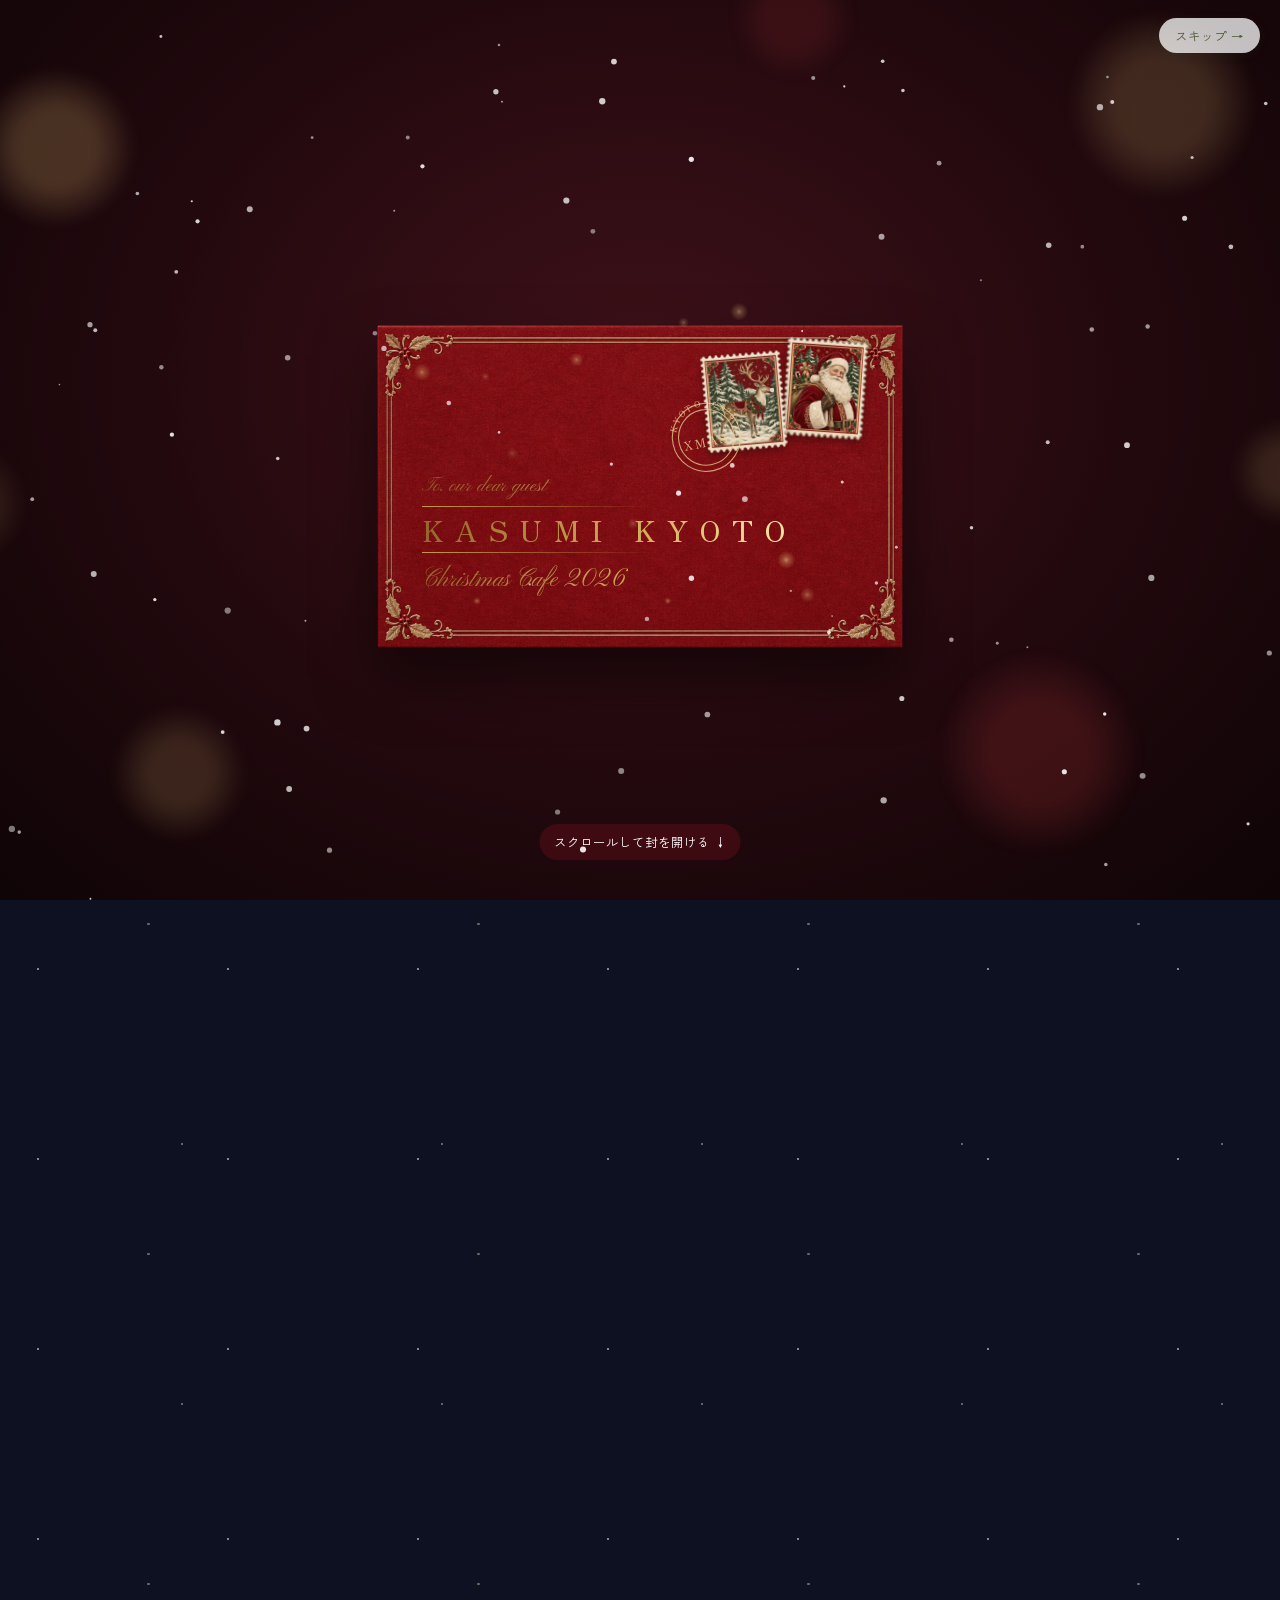
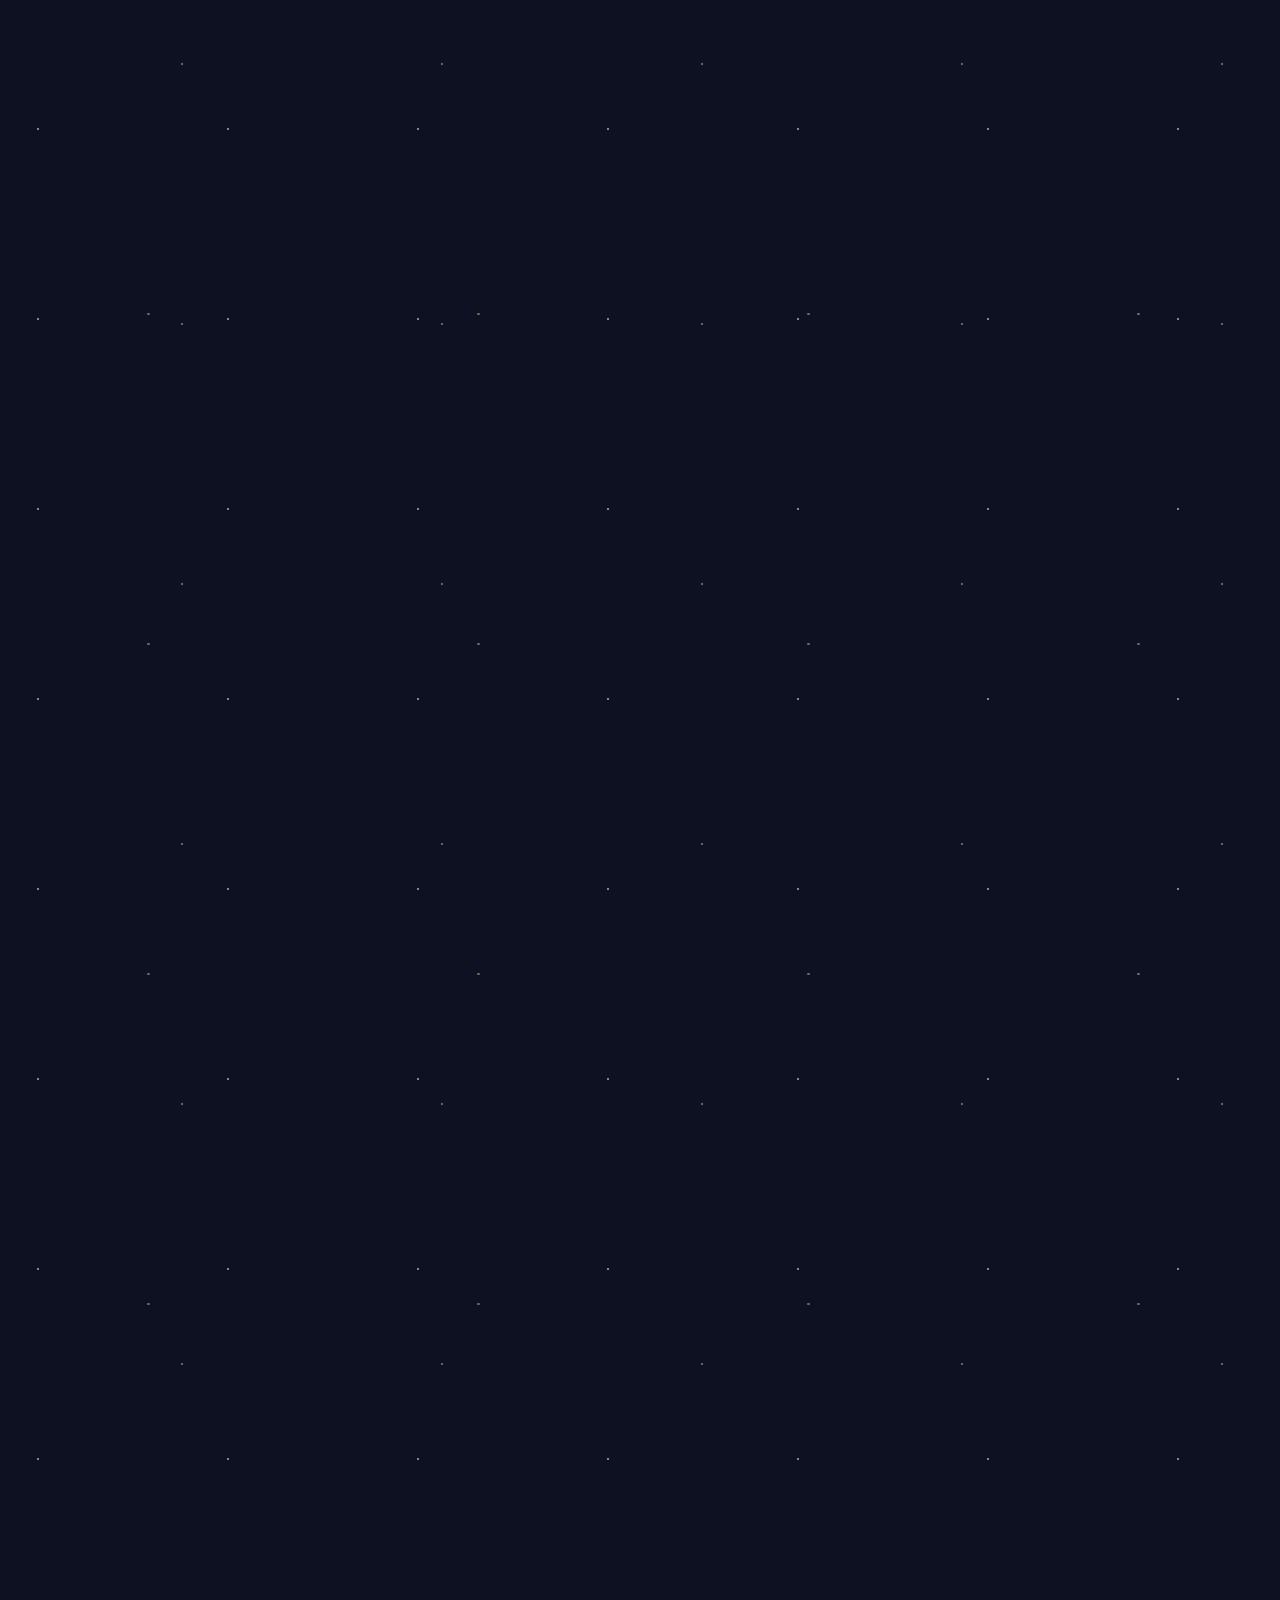
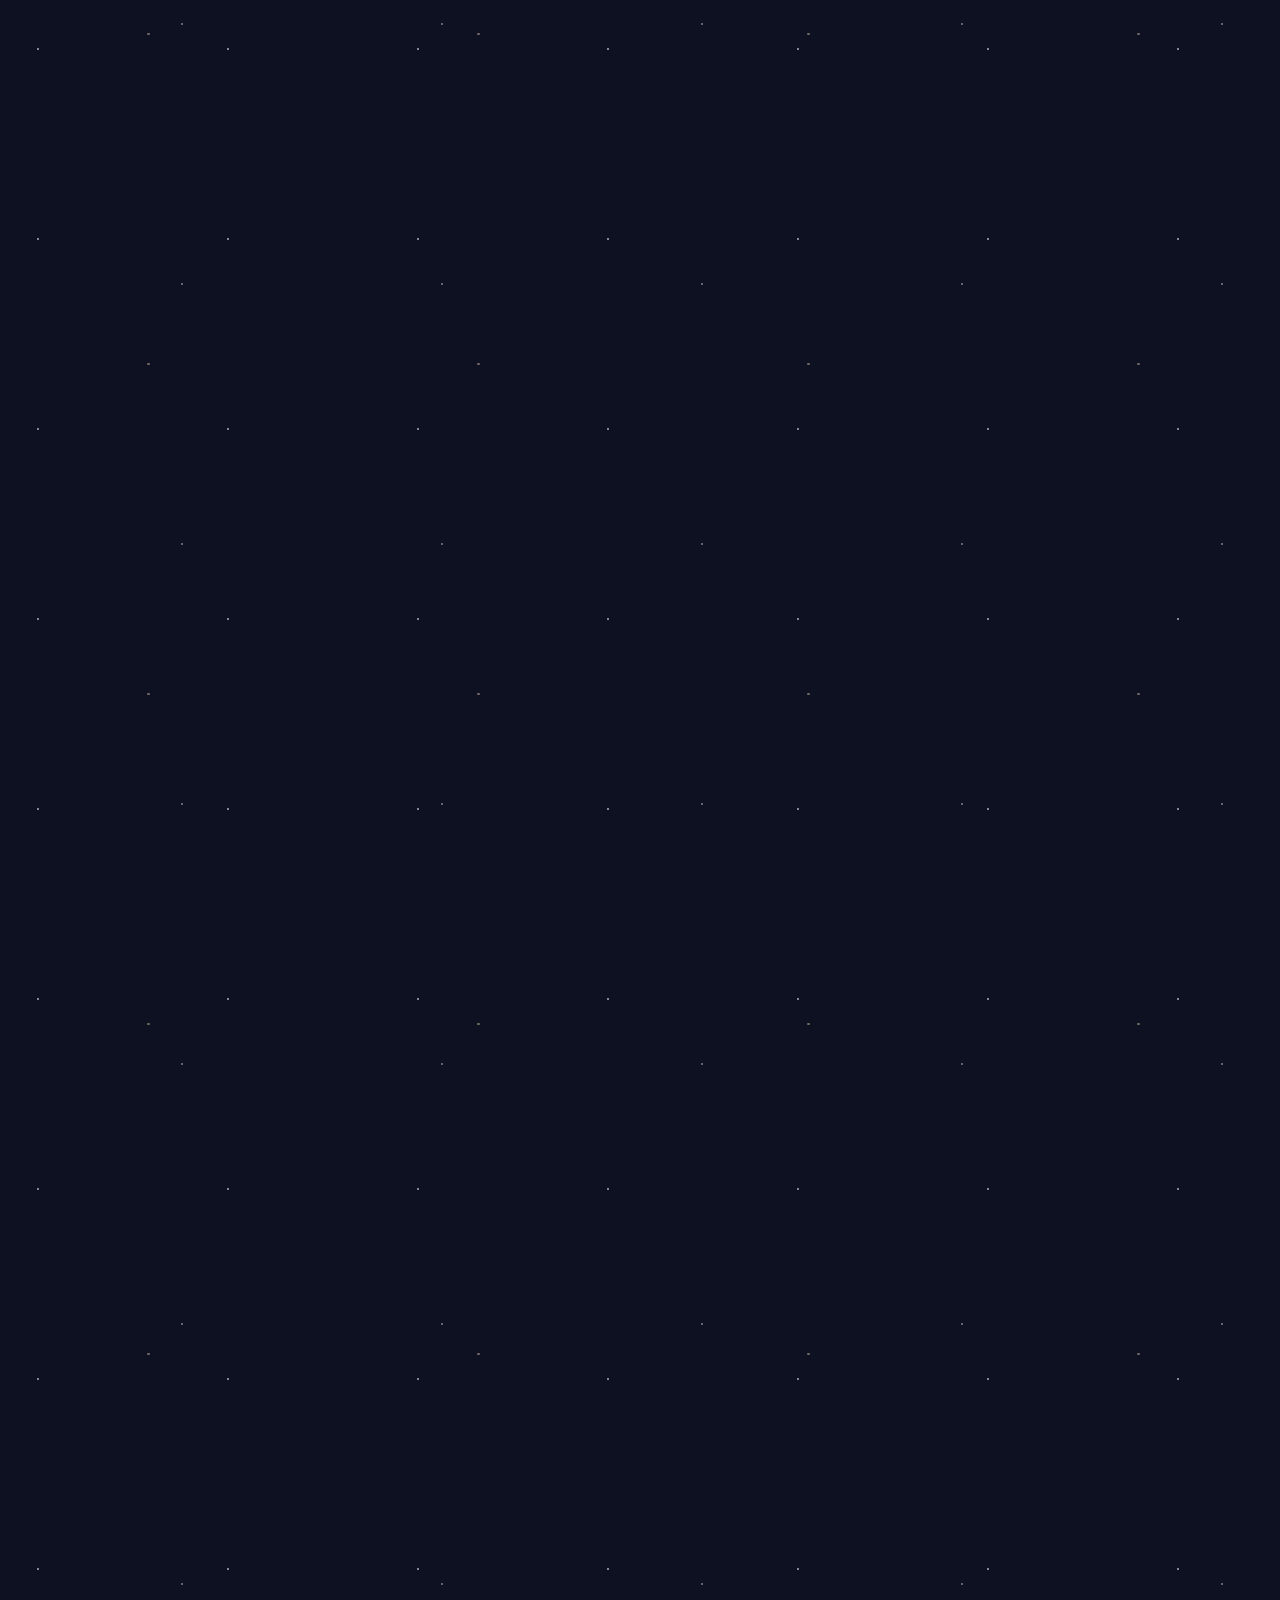
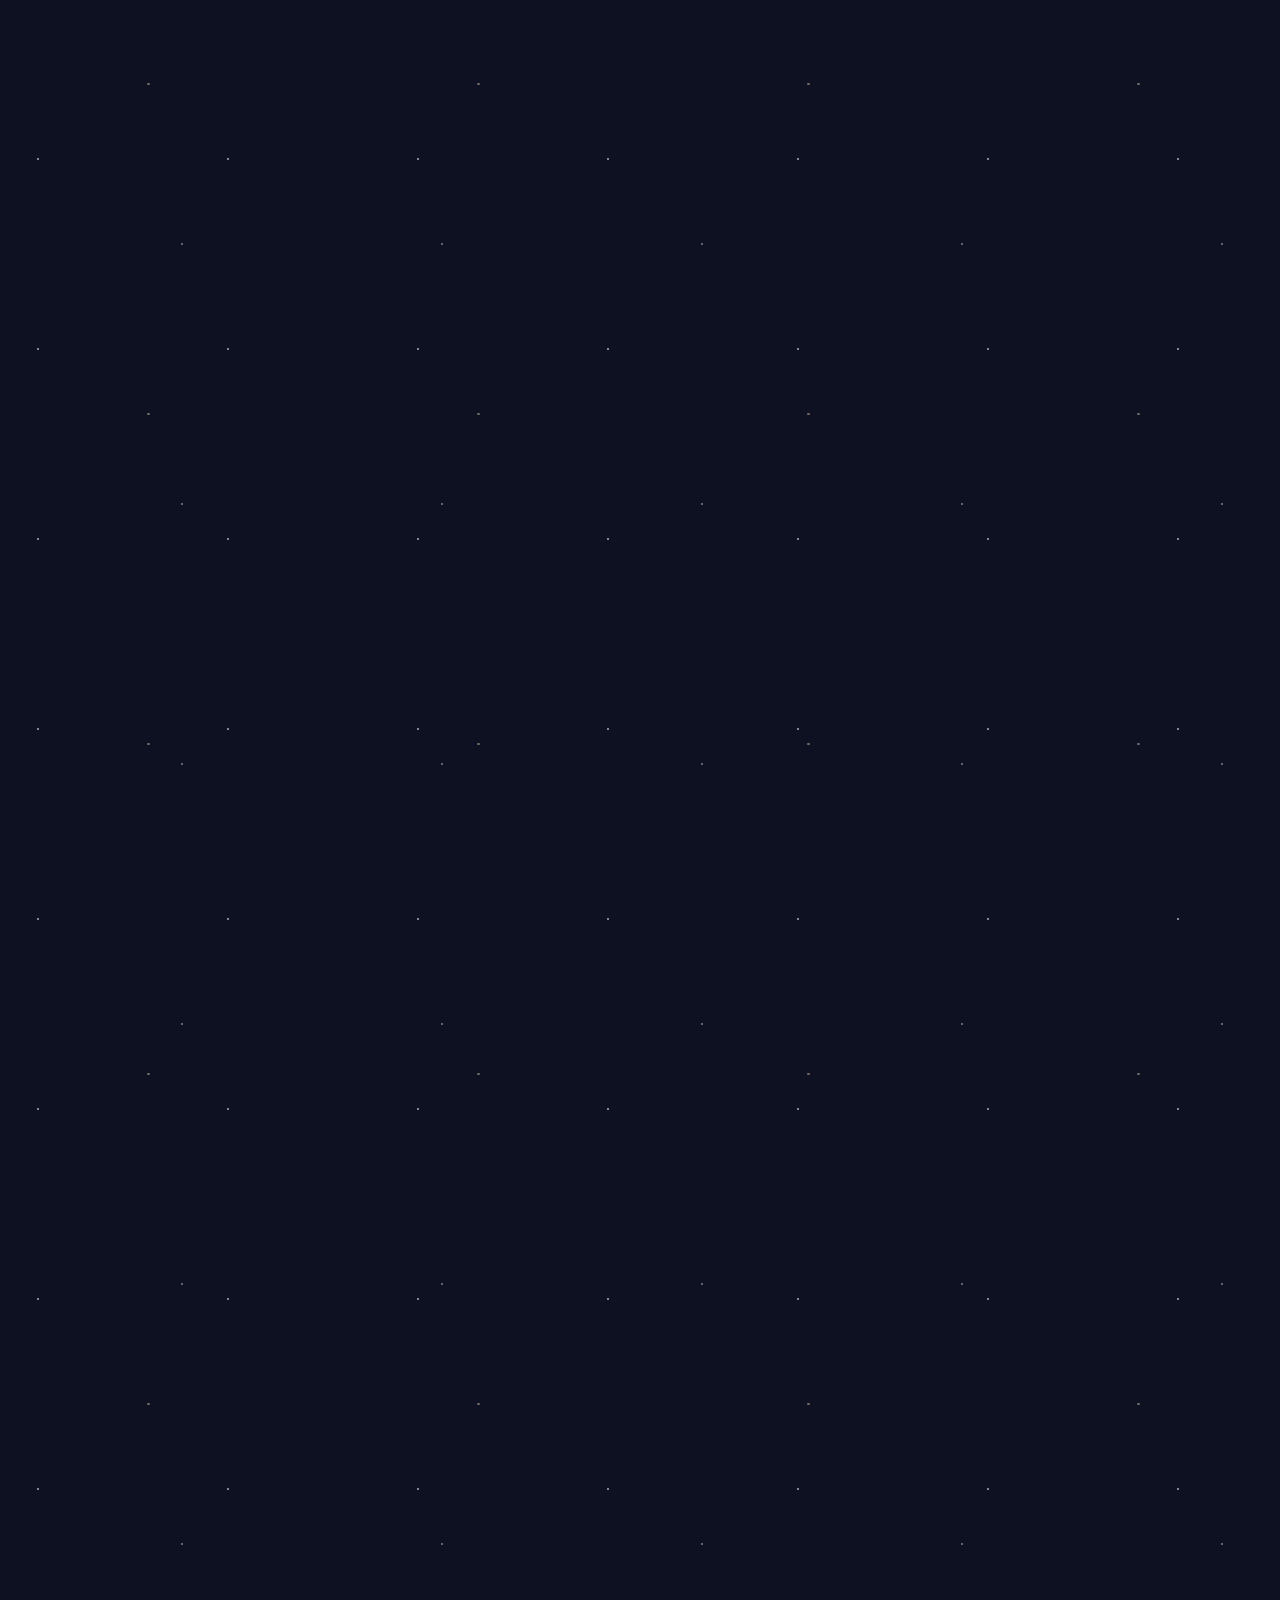
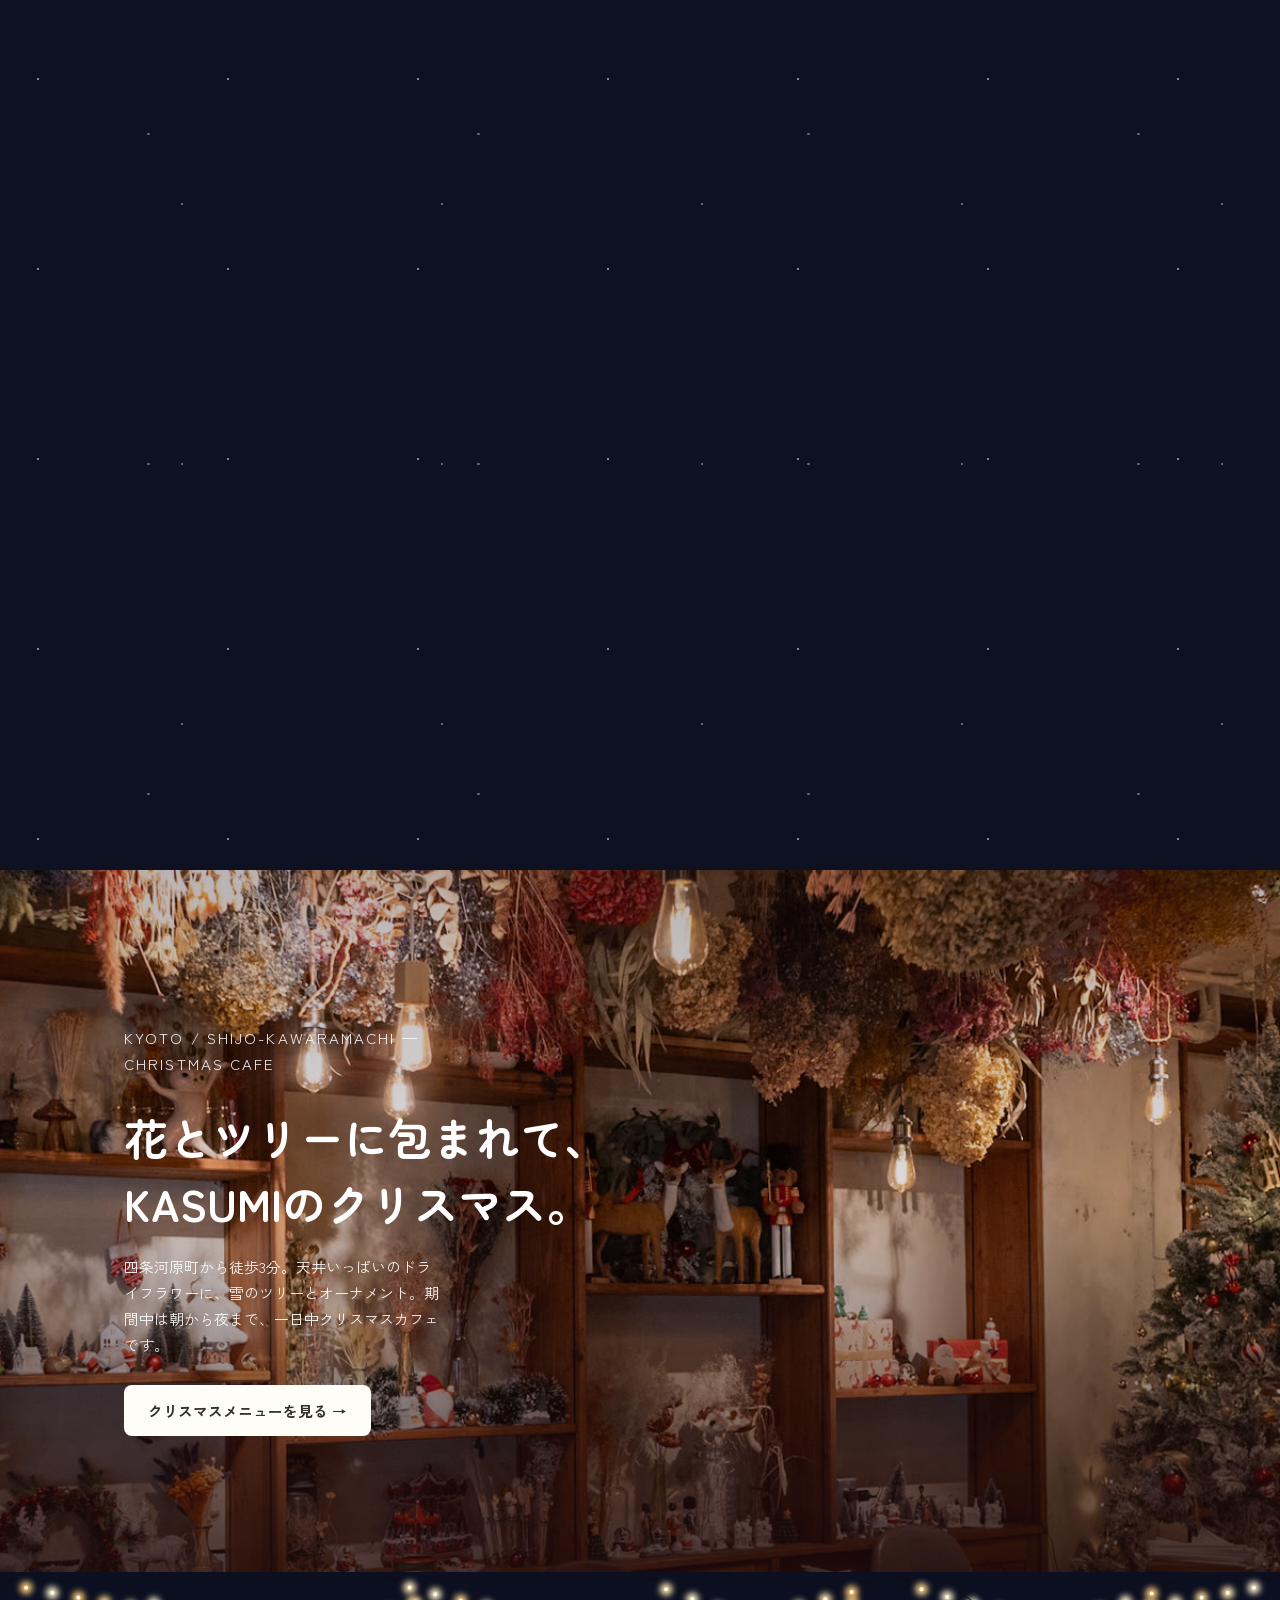
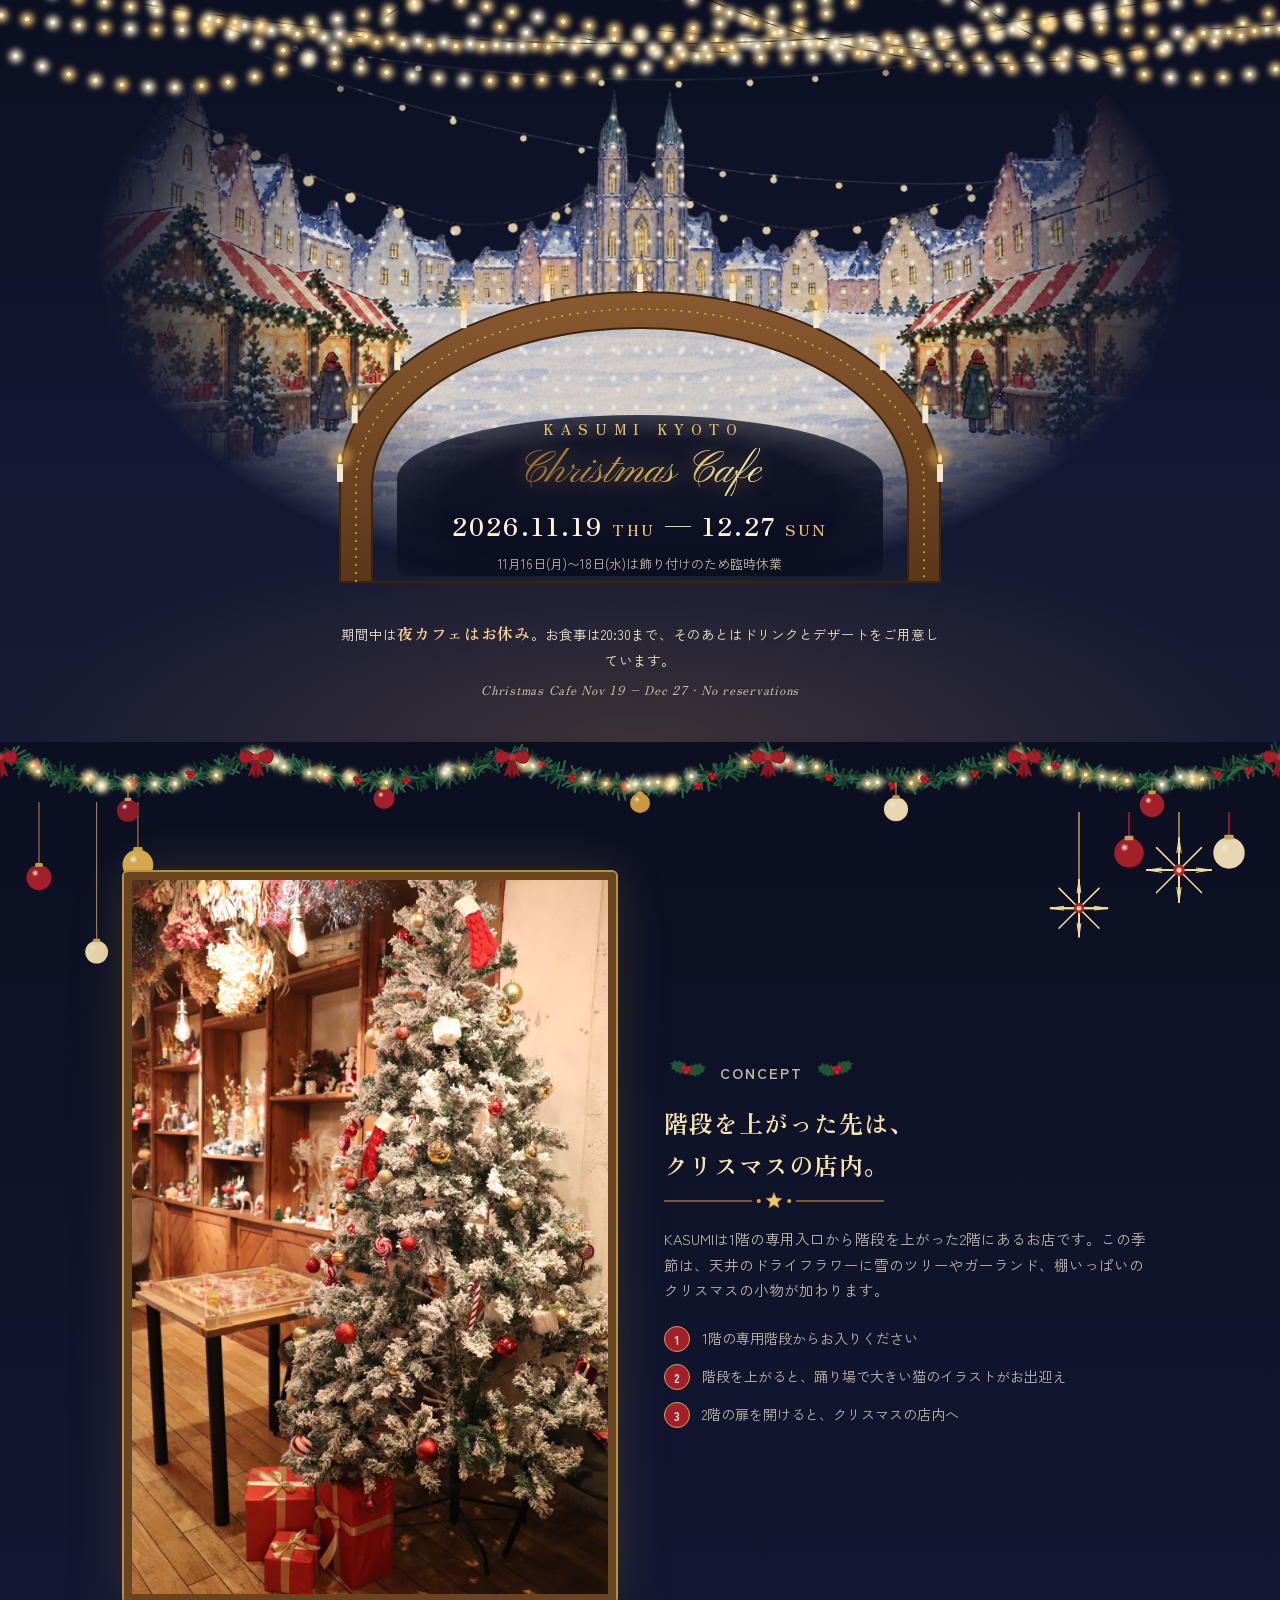
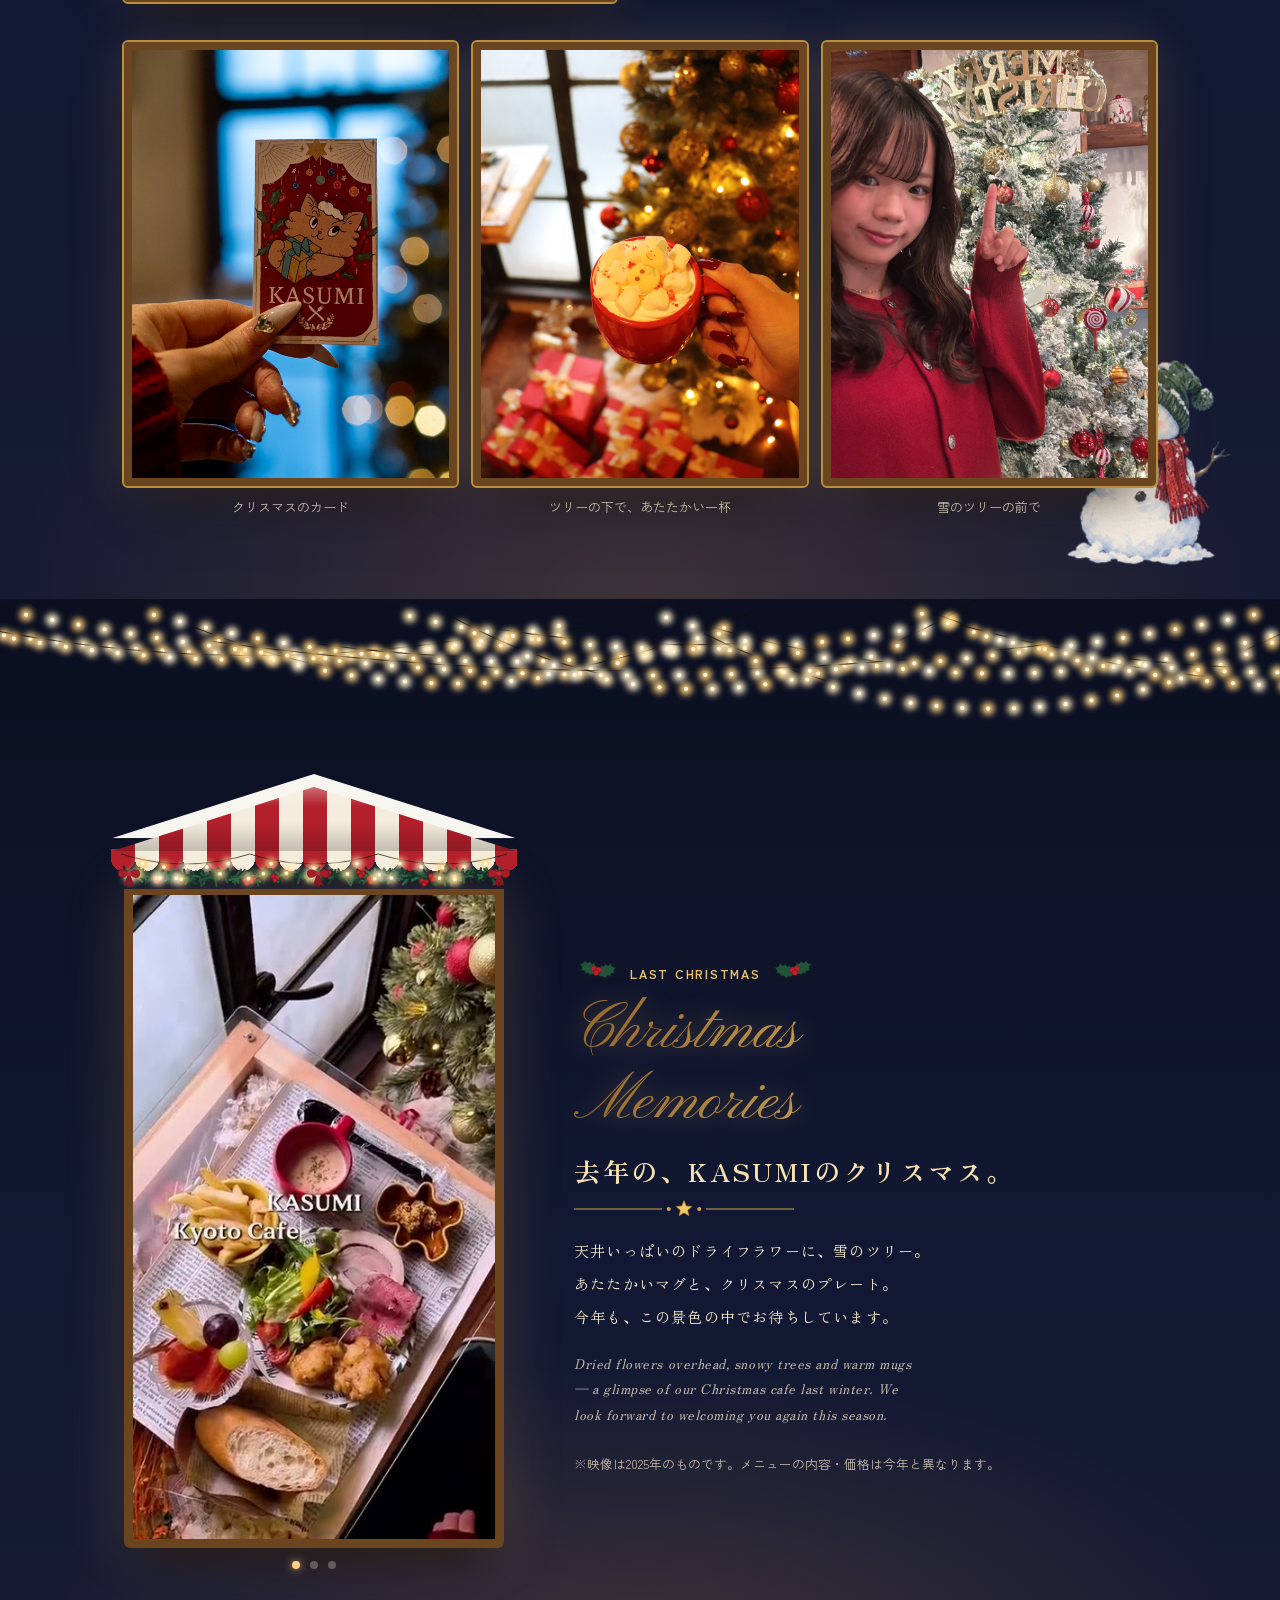
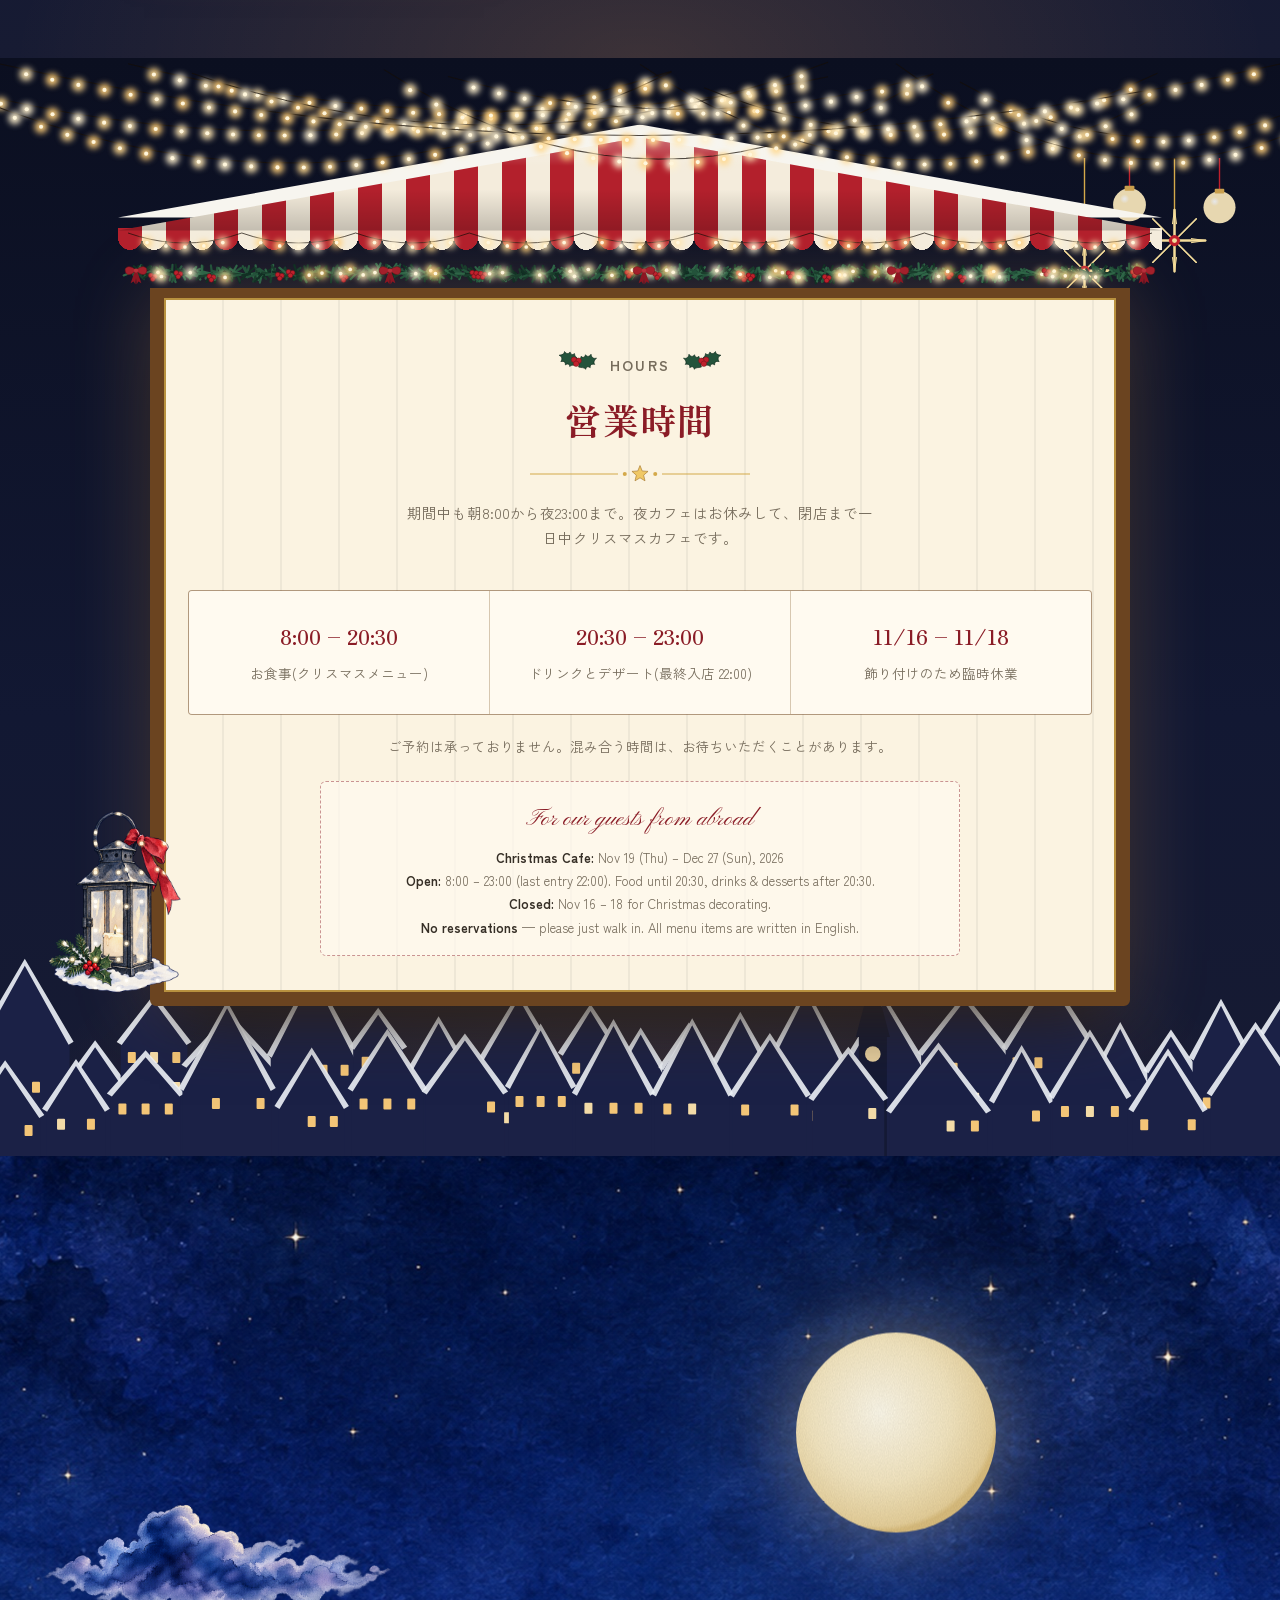
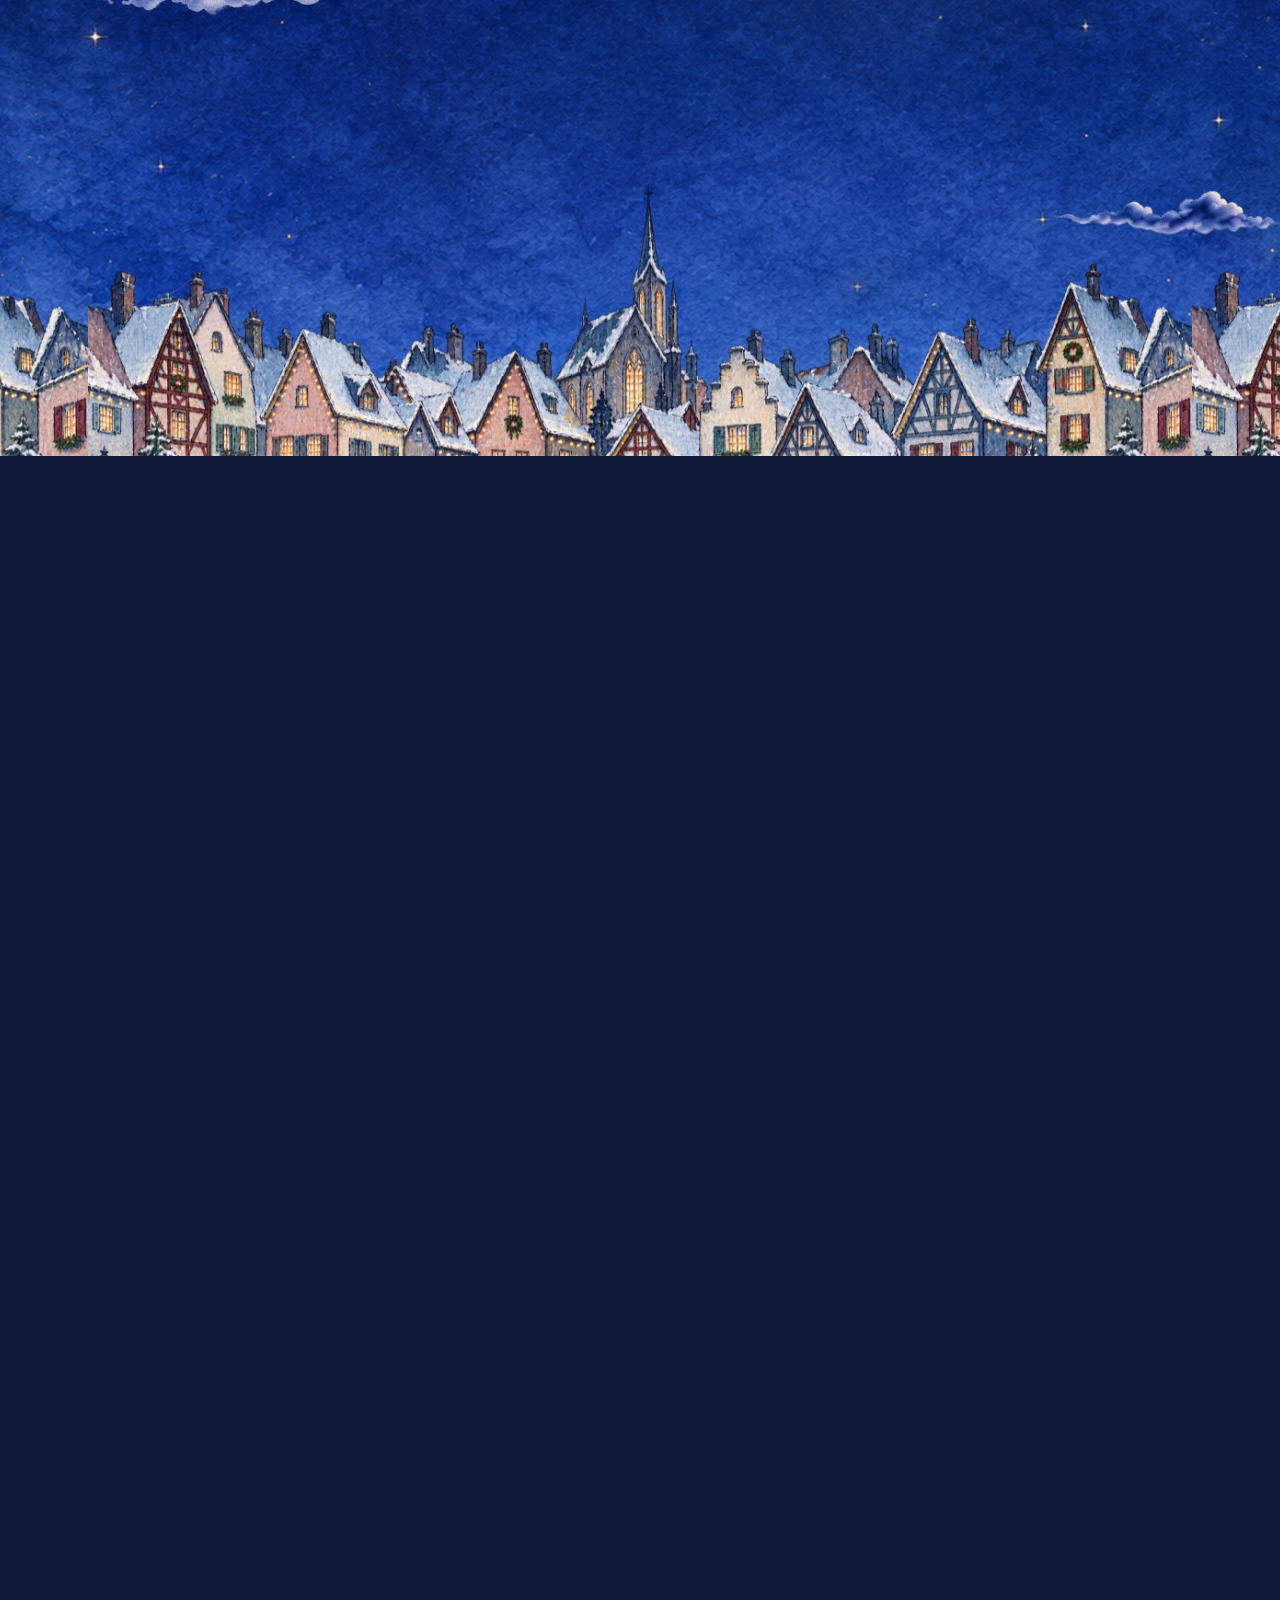
==== commit 4f16d7cd: "スマホ確認用のクリスマス版コピーを最新に(メニューの更新) Co-Authored-By: Claude Opus 5.5 <noreply@anthropic.com>" ====
--- a/xmas-preview-k7q3m9/index.html
+++ b/xmas-preview-k7q3m9/index.html
@@ -132,6 +132,16 @@
   <div class="xm-lights xm-lights--header" data-deco="lights"></div>
 </header>
 
+<!-- お知らせ。data-until の日を過ぎると自動で消える。内容は 07_共通知識/営業情報.md(版11)と一致させる。
+     クリスマス版を開催前(11/15まで)に出すため、それまでの営業と臨時休業をここで知らせる -->
+<div class="notice" id="notice">
+  <div class="wrap">
+    <p class="notice-item" data-until="2026-11-15"><span class="notice-label">お知らせ</span>11月15日(日)までは、いつものメニューと夜カフェで営業しています。</p>
+    <p class="notice-item" data-until="2026-11-18"><span class="notice-label">臨時休業</span>11月16日(月)〜18日(水)は飾り付けのためお休みします。11月19日(木)からクリスマスカフェです。</p>
+    <p class="notice-item" data-until="2026-11-18" lang="en"><span class="notice-label">Notice</span>Closed Nov 16 (Mon) &ndash; 18 (Wed) for Christmas decorating. Christmas Cafe from Nov 19 (Thu) to Dec 27 (Sun).</p>
+  </div>
+</div>
+
 <section class="hero" id="top" data-hero-image>
   <!-- 写真の上には飾りを重ねない(2026-09-26 オーナー指示) -->
   <div class="hero-inner">
@@ -241,12 +251,8 @@
          16:00のライトダウンの有無と、20:30以降の品目は未確認なので書かない -->
     <div class="hours-grid">
       <div class="hours-card">
-        <div class="time">8:00 – 11:00</div>
-        <div class="label">モーニングメニュー</div>
-      </div>
-      <div class="hours-card">
         <div class="time">8:00 – 20:30</div>
-        <div class="label">クリスマスメニュー(お食事)</div>
+        <div class="label">お食事(クリスマスメニュー)</div>
       </div>
       <div class="hours-card">
         <div class="time">20:30 – 23:00</div>
@@ -336,24 +342,8 @@
         <div class="thumb"><img src="images/christmas/photos/plate.jpg" alt="クリスマスプレート" loading="lazy"></div>
         <div class="body">
           <h3>クリスマスプレート</h3>
-          <p>和牛のローストビーフとローストポークに、選べるメイン(フライドチキン または 煮込みハンバーグ)。</p>
+          <p>メインを選べる、クリスマスの洋食プレート。メインの種類は近日公開します。</p>
           <p class="price">¥1,980</p>
-        </div>
-      </div>
-      <div class="menu-card"><span class="xm-card-holly" data-deco="holly"></span>
-        <div class="thumb thumb--soon"><span>Photo<br>coming soon</span><em class="thumb-note">イメージ</em></div>
-        <div class="body">
-          <h3>グラタン定食</h3>
-          <p>ミートソースとナス／チキンとほうれん草のホワイトソース。2種から選べるグラタンに、洋風のおかずを添えて。</p>
-          <p class="price">¥1,800</p>
-        </div>
-      </div>
-      <div class="menu-card"><span class="xm-card-holly" data-deco="holly"></span>
-        <div class="thumb thumb--soon"><span>Photo<br>coming soon</span><em class="thumb-note">イメージ</em></div>
-        <div class="body">
-          <h3>クリスマスのカツカレー</h3>
-          <p>盛り付けをクリスマス仕様にした、期間限定のカツカレー。</p>
-          <p class="price price--tbd">価格は近日公開</p>
         </div>
       </div>
       <div class="menu-card"><span class="xm-card-holly" data-deco="holly"></span>
@@ -367,37 +357,37 @@
       <div class="menu-card"><span class="xm-card-holly" data-deco="holly"></span>
         <div class="thumb"><img src="images/christmas/photos/dessert-set.jpg" alt="ティラミスのデザートプレートと、マシュマロのホットドリンク" loading="lazy"></div>
         <div class="body">
-          <h3>クリスマスのデザートプレート</h3>
+          <h3>Xmasティラミス</h3>
           <p>ティラミスに、トナカイのチョコと星のクッキーを添えて。ドリンクとのセットでご注文ください。</p>
-          <p class="price price--tbd">価格は近日公開</p>
+          <p class="price">¥900</p>
         </div>
       </div>
       <div class="menu-card"><span class="xm-card-holly" data-deco="holly"></span>
         <div class="thumb"><img src="images/christmas/photos/fondant.jpg" alt="フォンダンショコラとバニラアイス" loading="lazy"></div>
         <div class="body">
-          <h3>フォンダンショコラ&amp;アイスクリーム</h3>
-          <p>あたたかいフォンダンショコラに、バニラアイスとさくらんぼ。</p>
-          <p class="price price--tbd">価格は近日公開</p>
+          <h3>Xmasフォンダンショコラ&amp;アイスクリーム</h3>
+          <p>あたたかいフォンダンショコラに、バニラアイスを添えて。ドリンクとのセットでご注文ください。</p>
+          <p class="price">¥900</p>
         </div>
       </div>
       <div class="menu-card"><span class="xm-card-holly" data-deco="holly"></span>
         <div class="thumb"><img src="images/christmas/photos/hot-marshmallow.jpg" alt="スノーマンのマシュマロを浮かべたホットドリンク" loading="lazy"></div>
         <div class="body">
-          <h3>マシュマロのホットドリンク</h3>
-          <p>スノーマンのマシュマロを浮かべた、あたたかい一杯。アイスもあります。</p>
-          <p class="price price--tbd">価格は近日公開</p>
+          <h3>Xmasマシュマロドリンク</h3>
+          <p>抹茶ラテ／チョコミルク／カフェオレ。ホットとアイス、どちらもお選びいただけます。</p>
+          <p class="price">各¥800</p>
         </div>
       </div>
       <div class="menu-card"><span class="xm-card-holly" data-deco="holly"></span>
         <div class="thumb"><img src="images/christmas/photos/acai.jpg" alt="クリスマスのアサイーボウル" loading="lazy"></div>
         <div class="body">
-          <h3>クリスマスのアサイーボウル</h3>
+          <h3>Xmasアサイーボウル</h3>
           <p>フルーツとアイスに、ジンジャーマンと星のクッキーを飾って。</p>
-          <p class="price price--tbd">価格は近日公開</p>
-        </div>
-      </div>
-    </div>
-    <p class="menu-more"><b>モーニング(8:00〜11:00)</b>は期間中もご用意しています。フルーツたっぷりフレンチトースト(¥1,200)と、チーズフォンデュトーストとサラダとコーンポタージュのセット(¥1,200／¥1,500)。<br><b>期間中お休みするメニュー：</b>おばんざいのセット、鶏の唐揚げのセット。</p>
+          <p class="price">¥1,690</p>
+        </div>
+      </div>
+    </div>
+    <p class="menu-more"><b>いつものメニューも：</b>アサイーボウル(5種)、クリームソーダ(7種)、コーヒー・紅茶・ソフトドリンクなどは期間中もご注文いただけます。<br><b>期間中お休みするメニュー：</b>おばんざいのセット、鶏の唐揚げのセット、モーニング。<br>写真は2025年のクリスマスカフェのものです。今年のメニューの写真は、準備ができしだい入れ替えます。</p>
   </div>
 </section>
 
@@ -417,7 +407,7 @@
       <details><summary>予約はできますか？</summary><p>ご予約は承っておりません。そのままお越しください。席数は32席です。混み合う時間は、お待ちいただくことがあります。</p></details>
       <details><summary>クリスマスカフェの期間中は、何時まで営業していますか？</summary><p>朝8:00から夜23:00まで営業しています（最終入店22:00）。お食事のご注文は20:30までで、そのあとはドリンクとデザートをご注文いただけます。期間中は夜カフェはお休みです。</p></details>
       <details><summary>クリスマス当日も営業していますか？</summary><p>開催期間の11月19日（木）〜12月27日（日）は、定休日なしで営業しています。直前の11月16日（月）〜18日（水）は、飾り付けのため臨時休業です。</p></details>
-      <details><summary>おばんざいのセットは食べられますか？</summary><p>クリスマスカフェの期間中は、おばんざいのセットをお休みして、グラタン定食やクリスマスプレートなどの洋食をご用意しています。</p></details>
+      <details><summary>おばんざいのセットは食べられますか？</summary><p>クリスマスカフェの期間中（11月19日〜12月27日）は、おばんざいのセットとモーニングをお休みして、クリスマスプレートをご用意しています。11月15日まではいつものメニューです。</p></details>
       <details><summary>英語のメニューはありますか？ / Do you have an English menu?</summary><p>すべてのメニューに英語表記があります。All items on our menu are also written in English.</p></details>
     </div>
   </div>
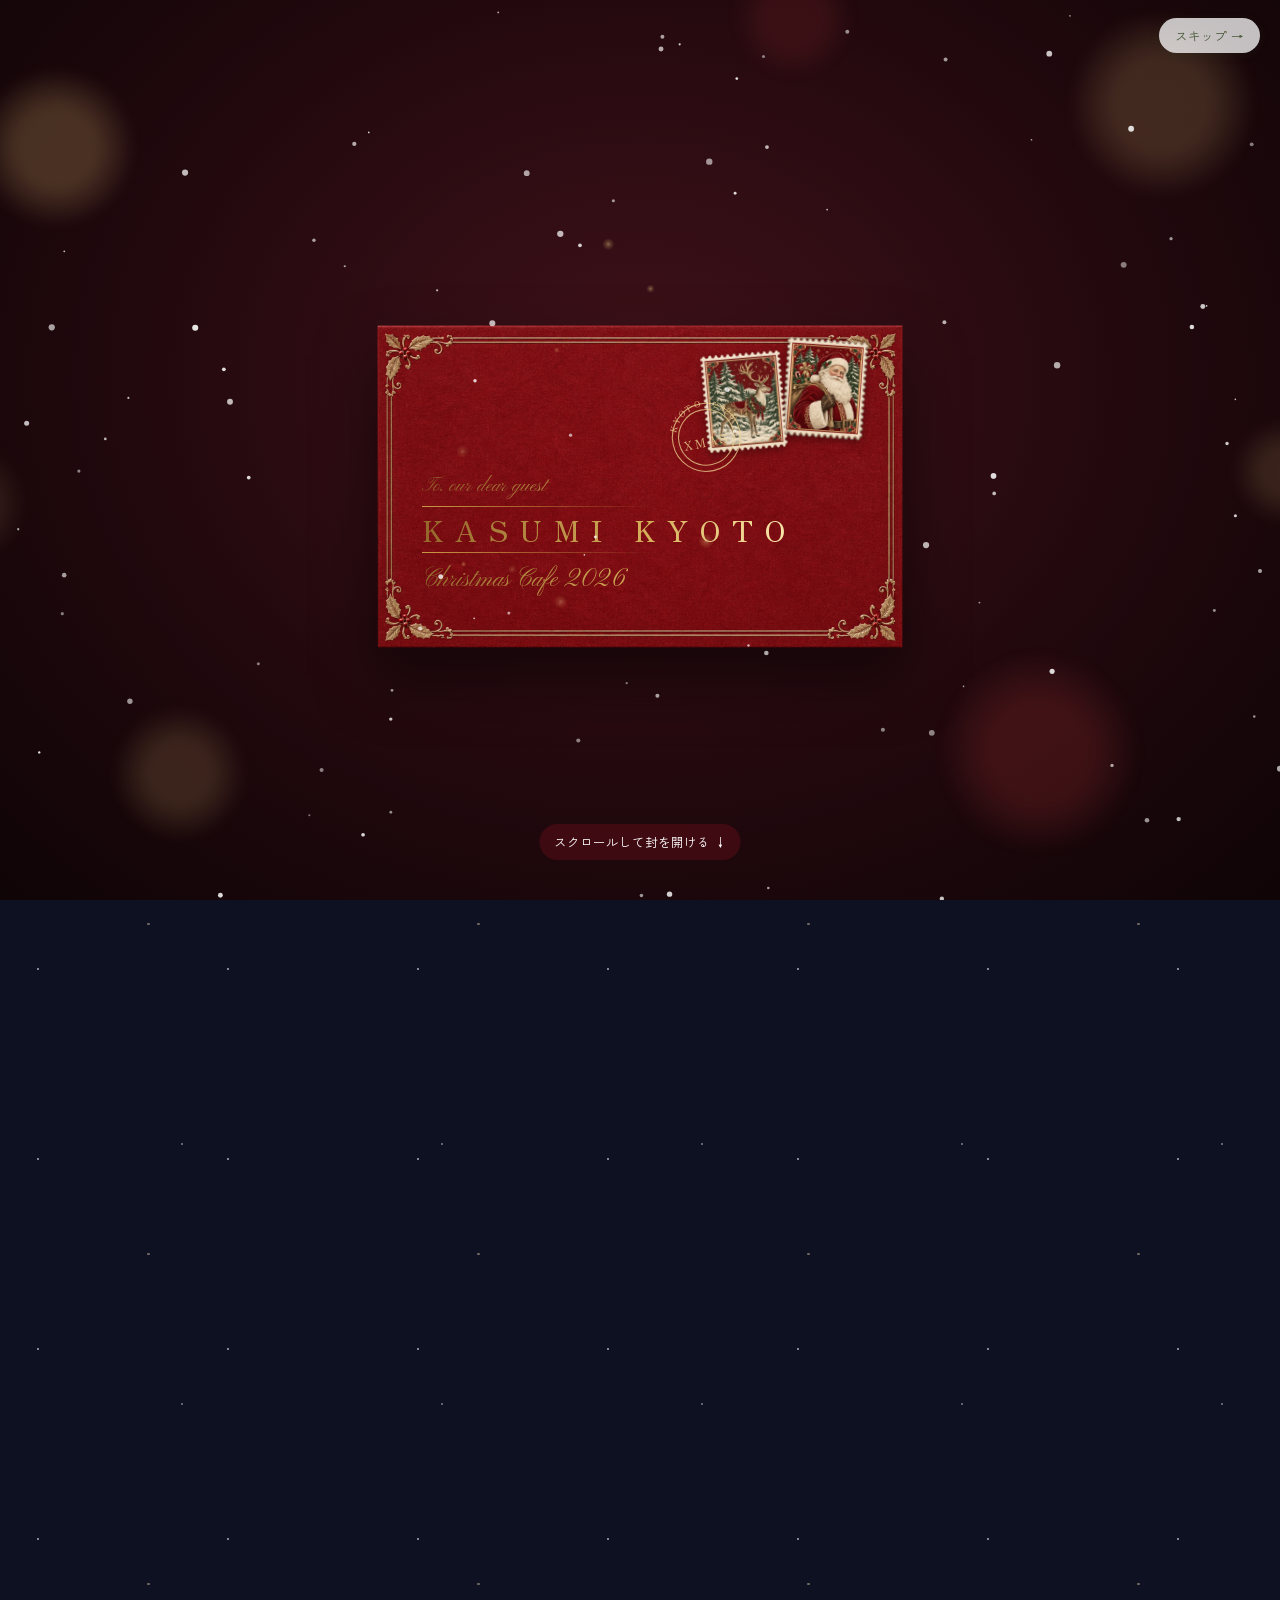
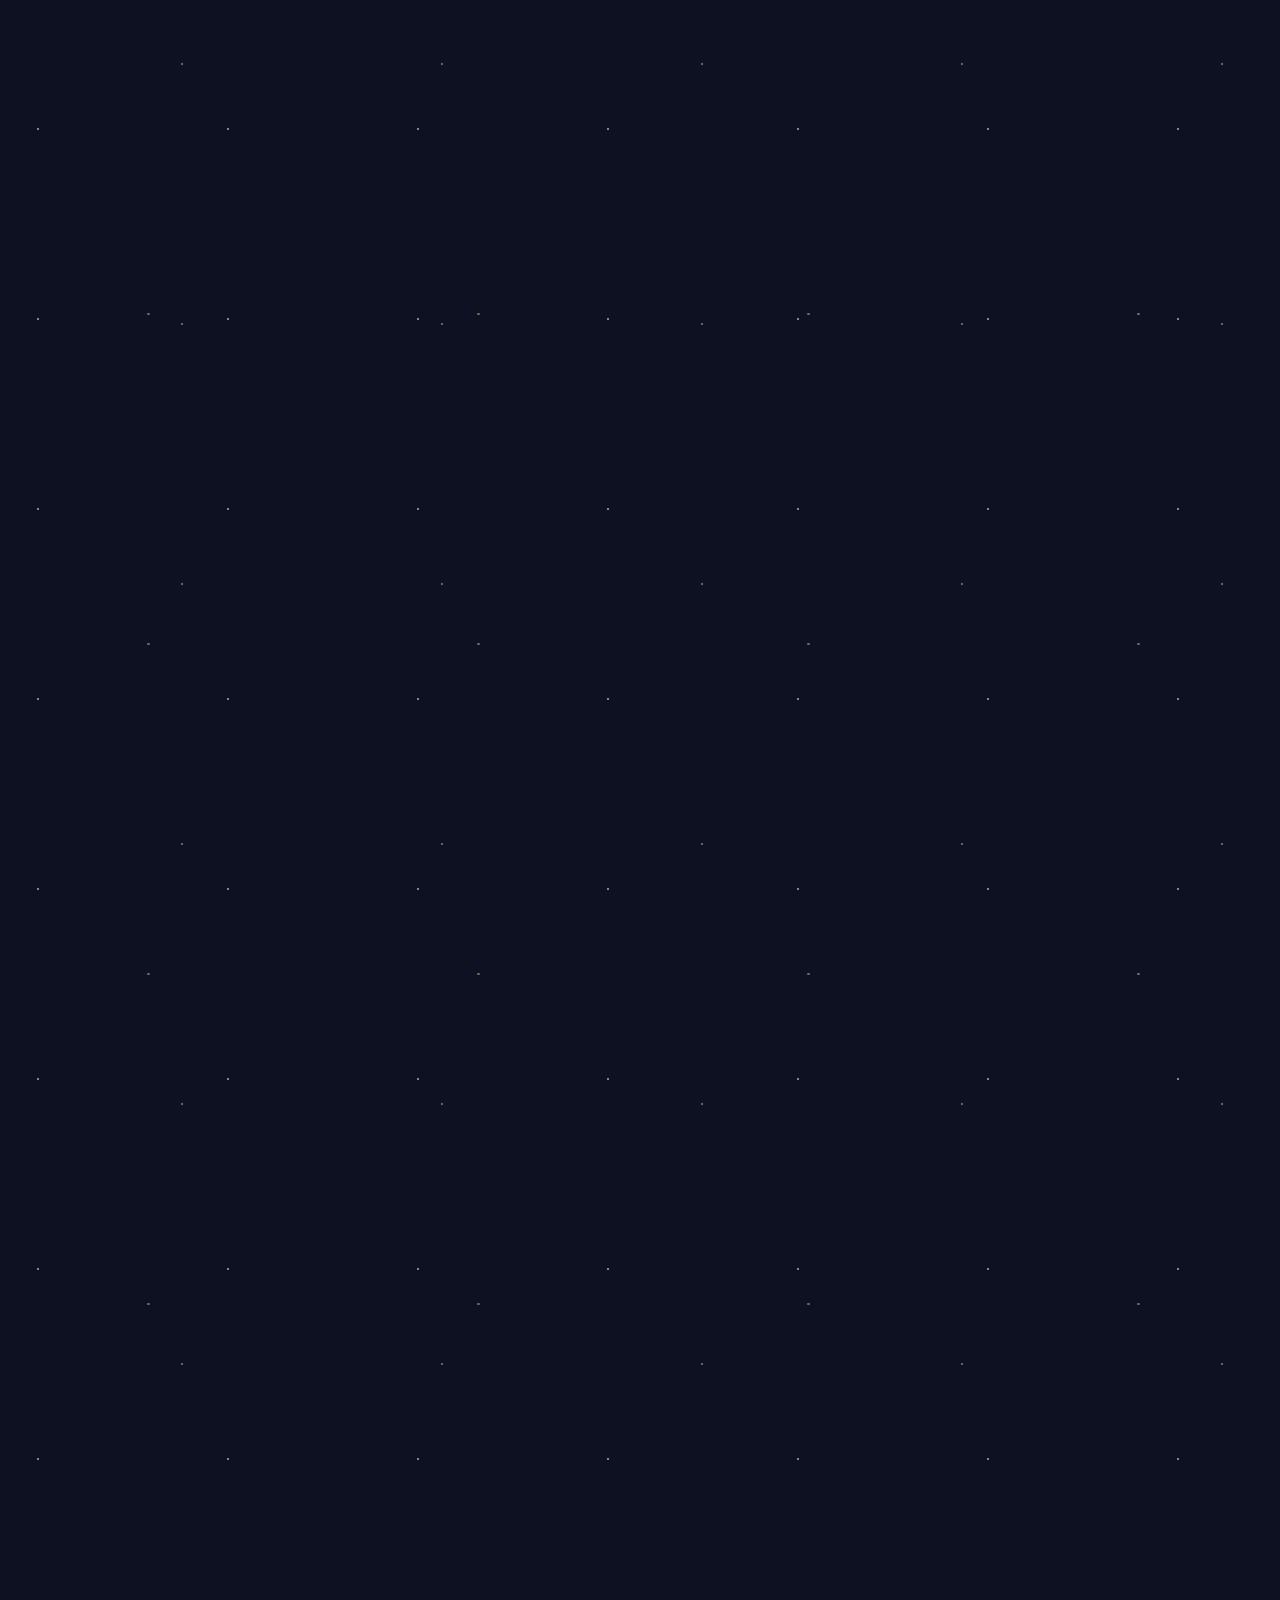
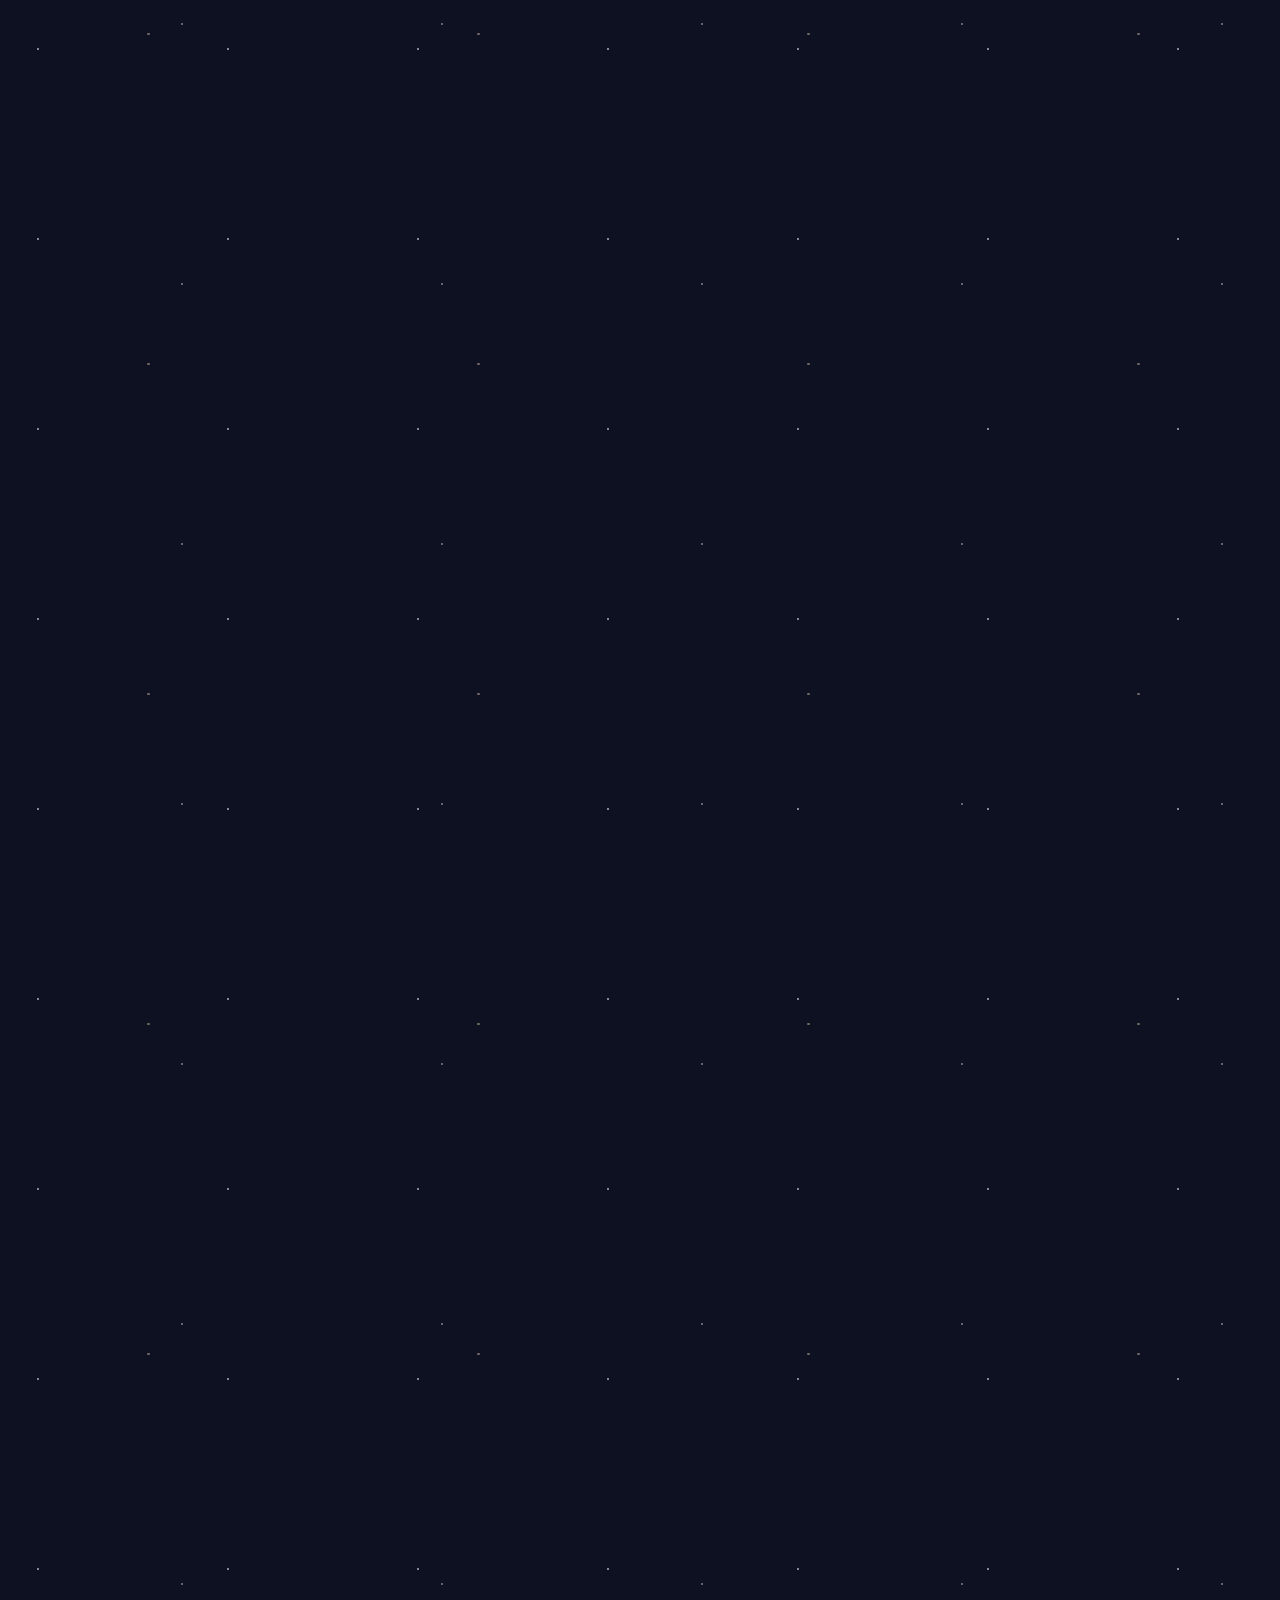
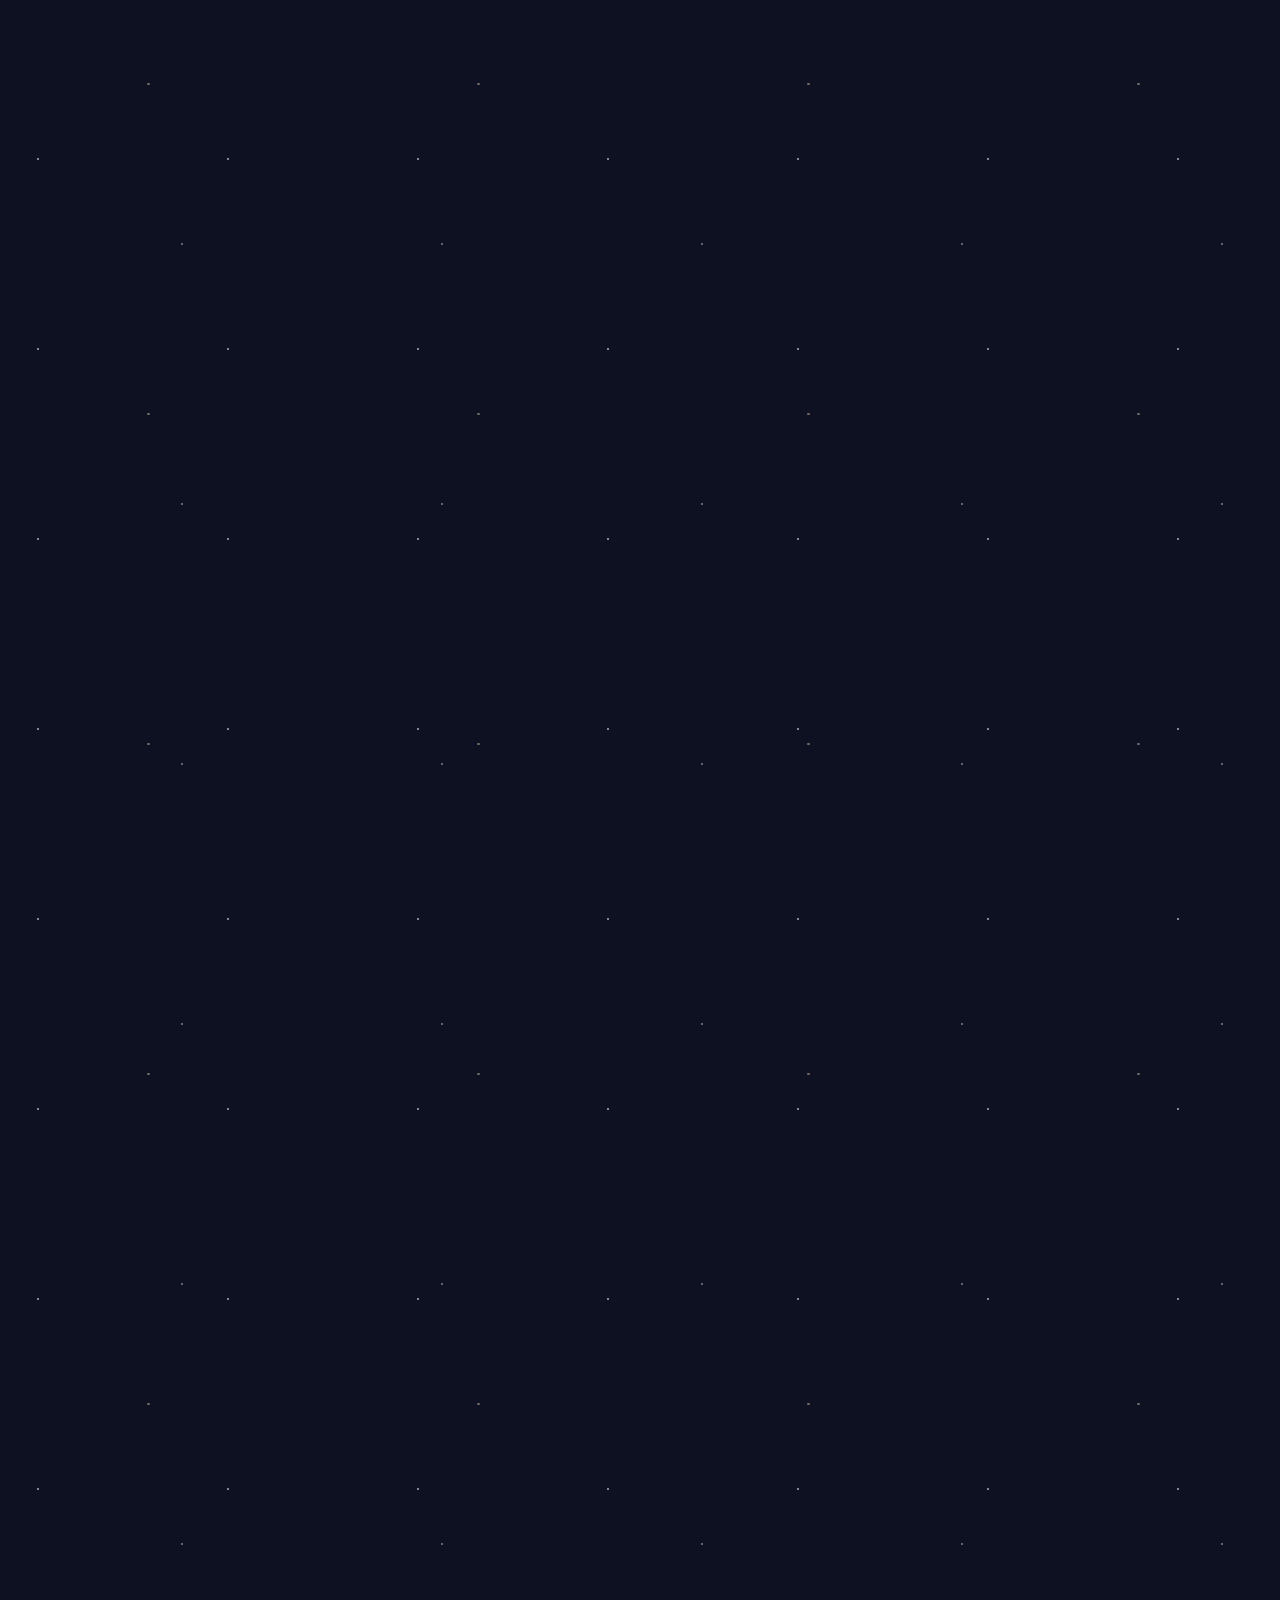
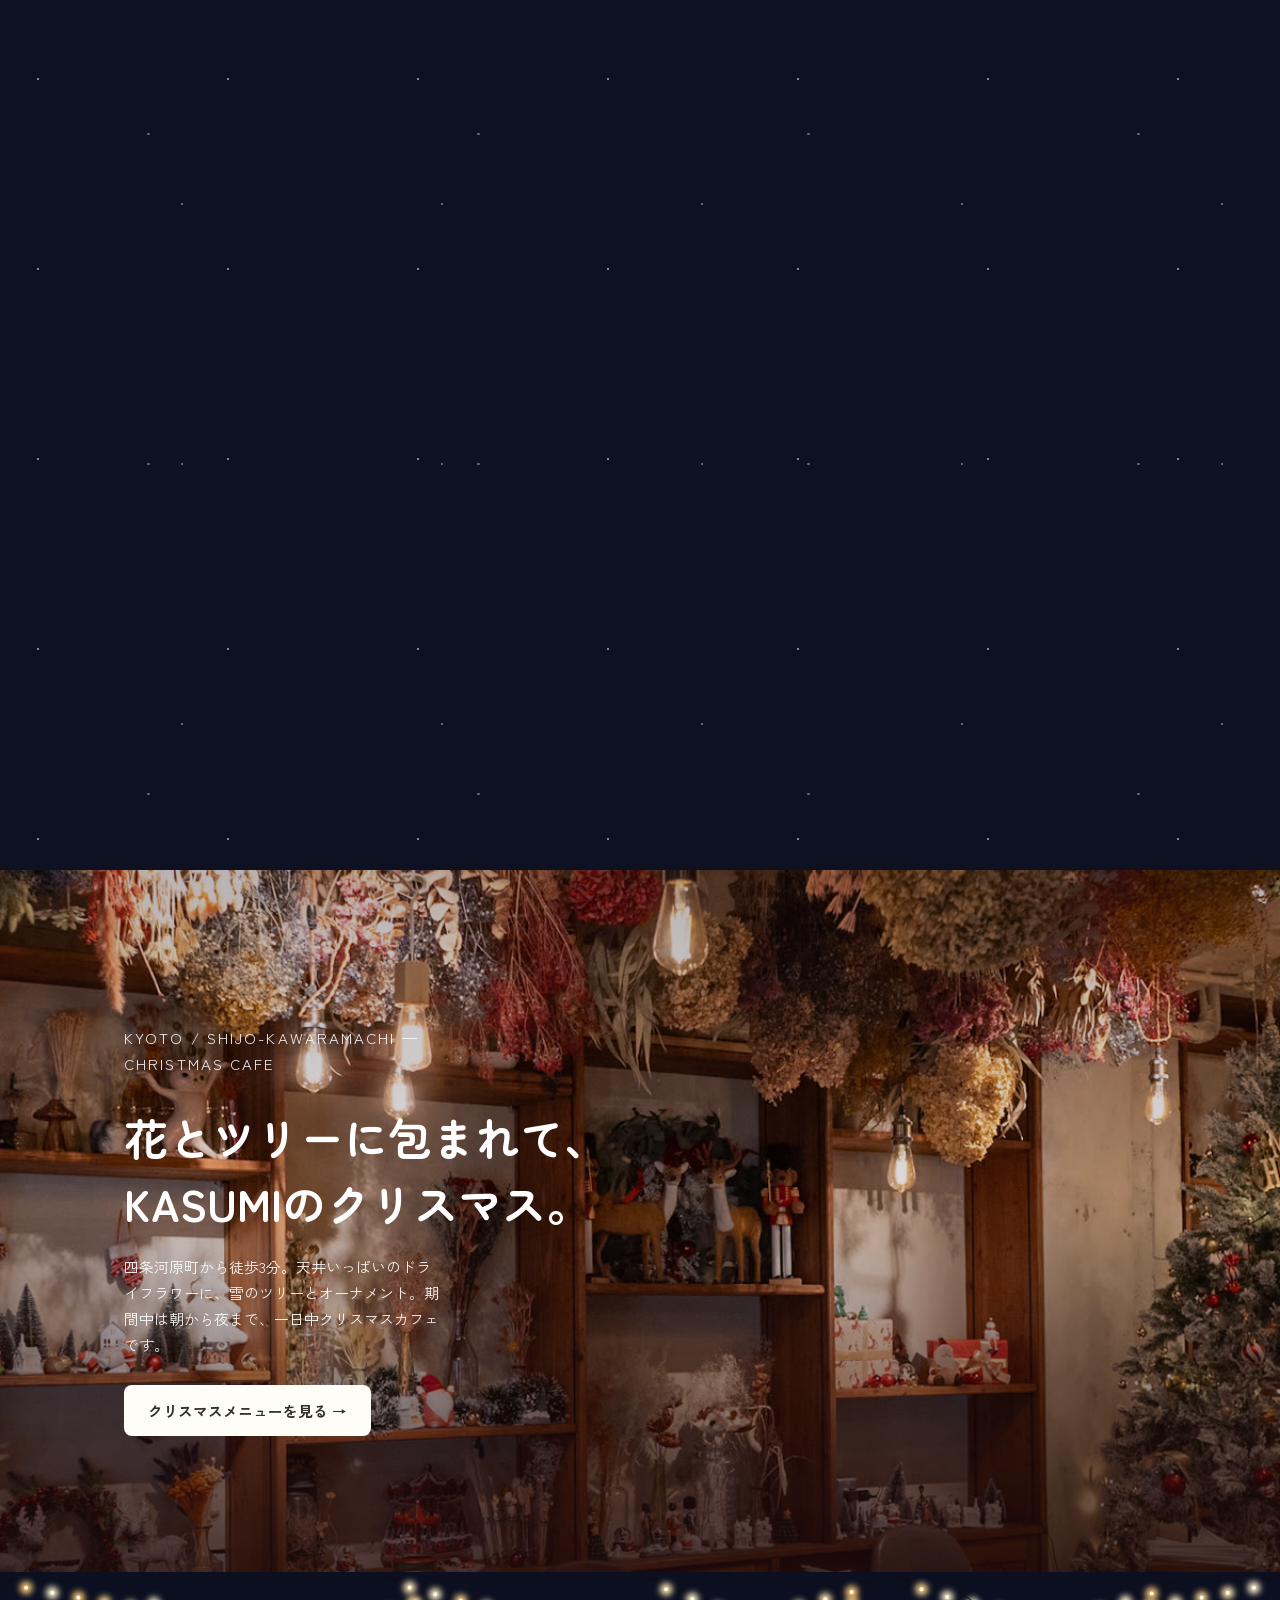
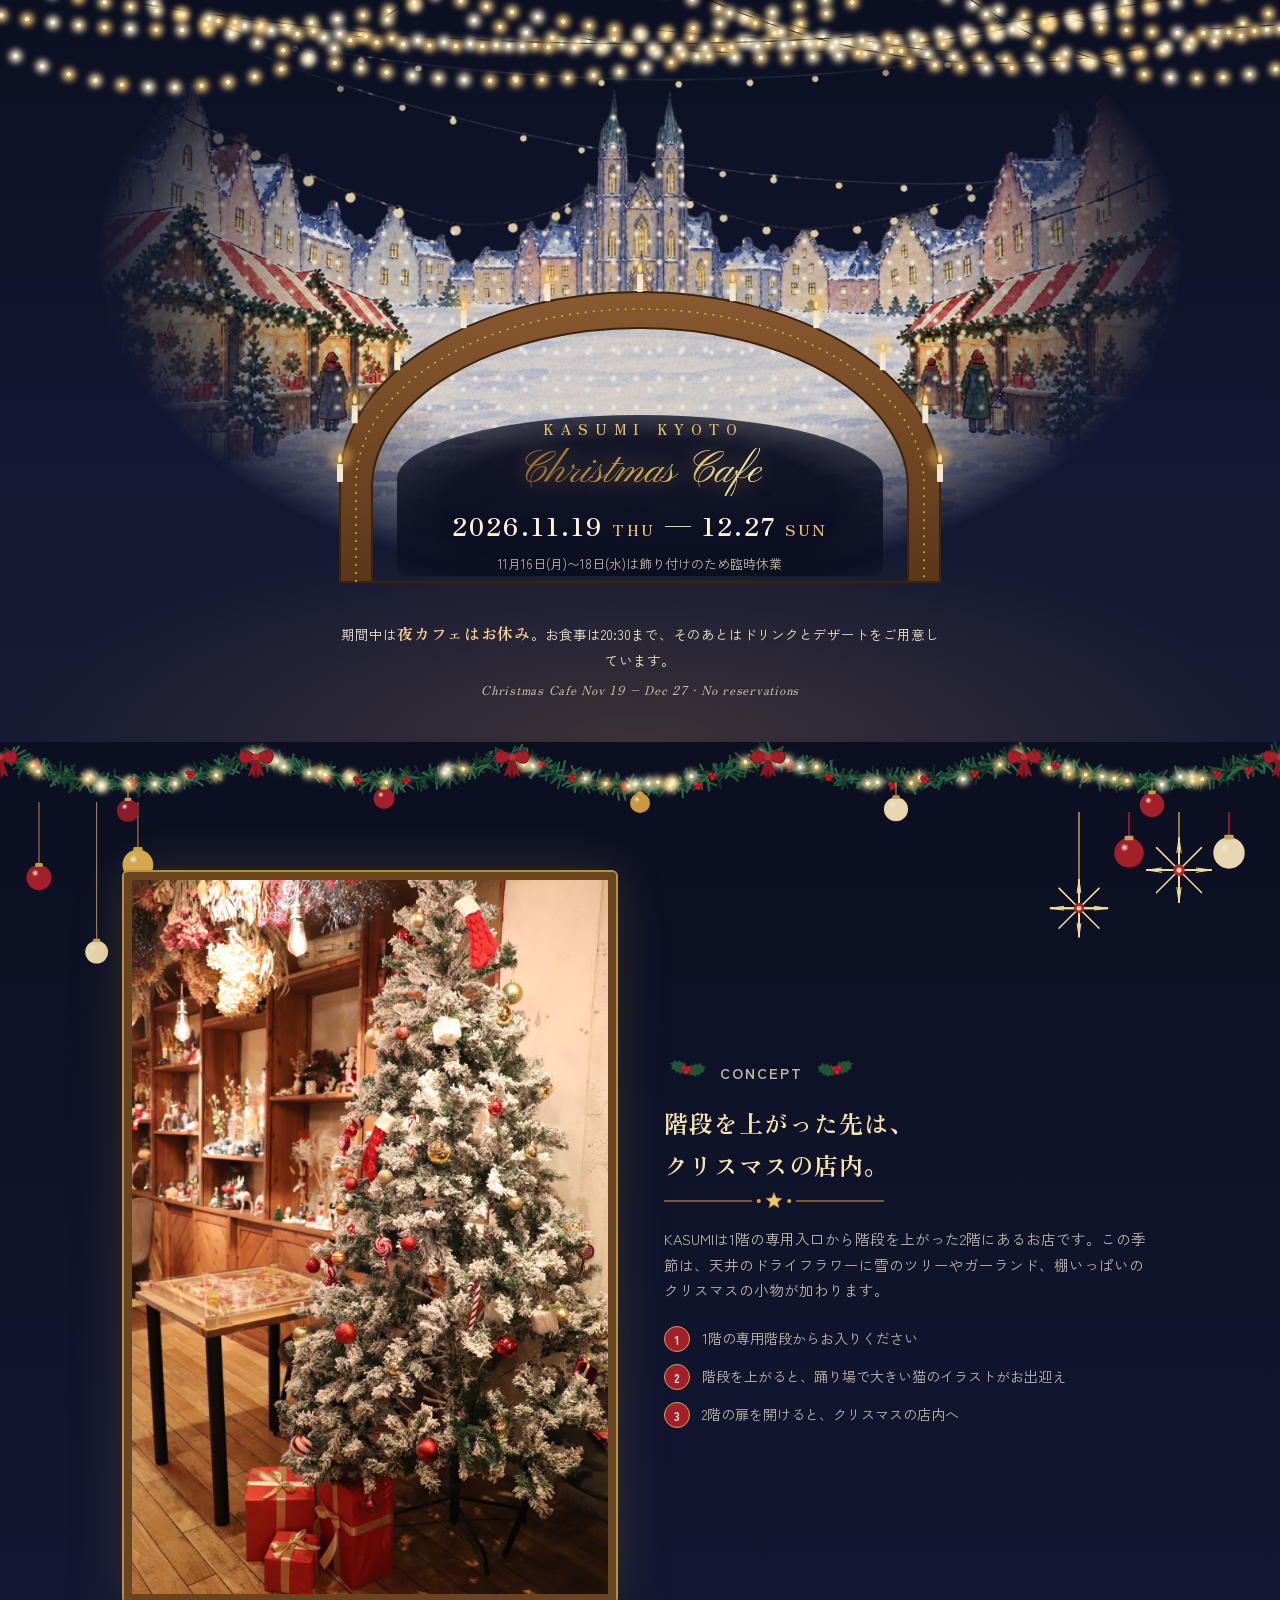
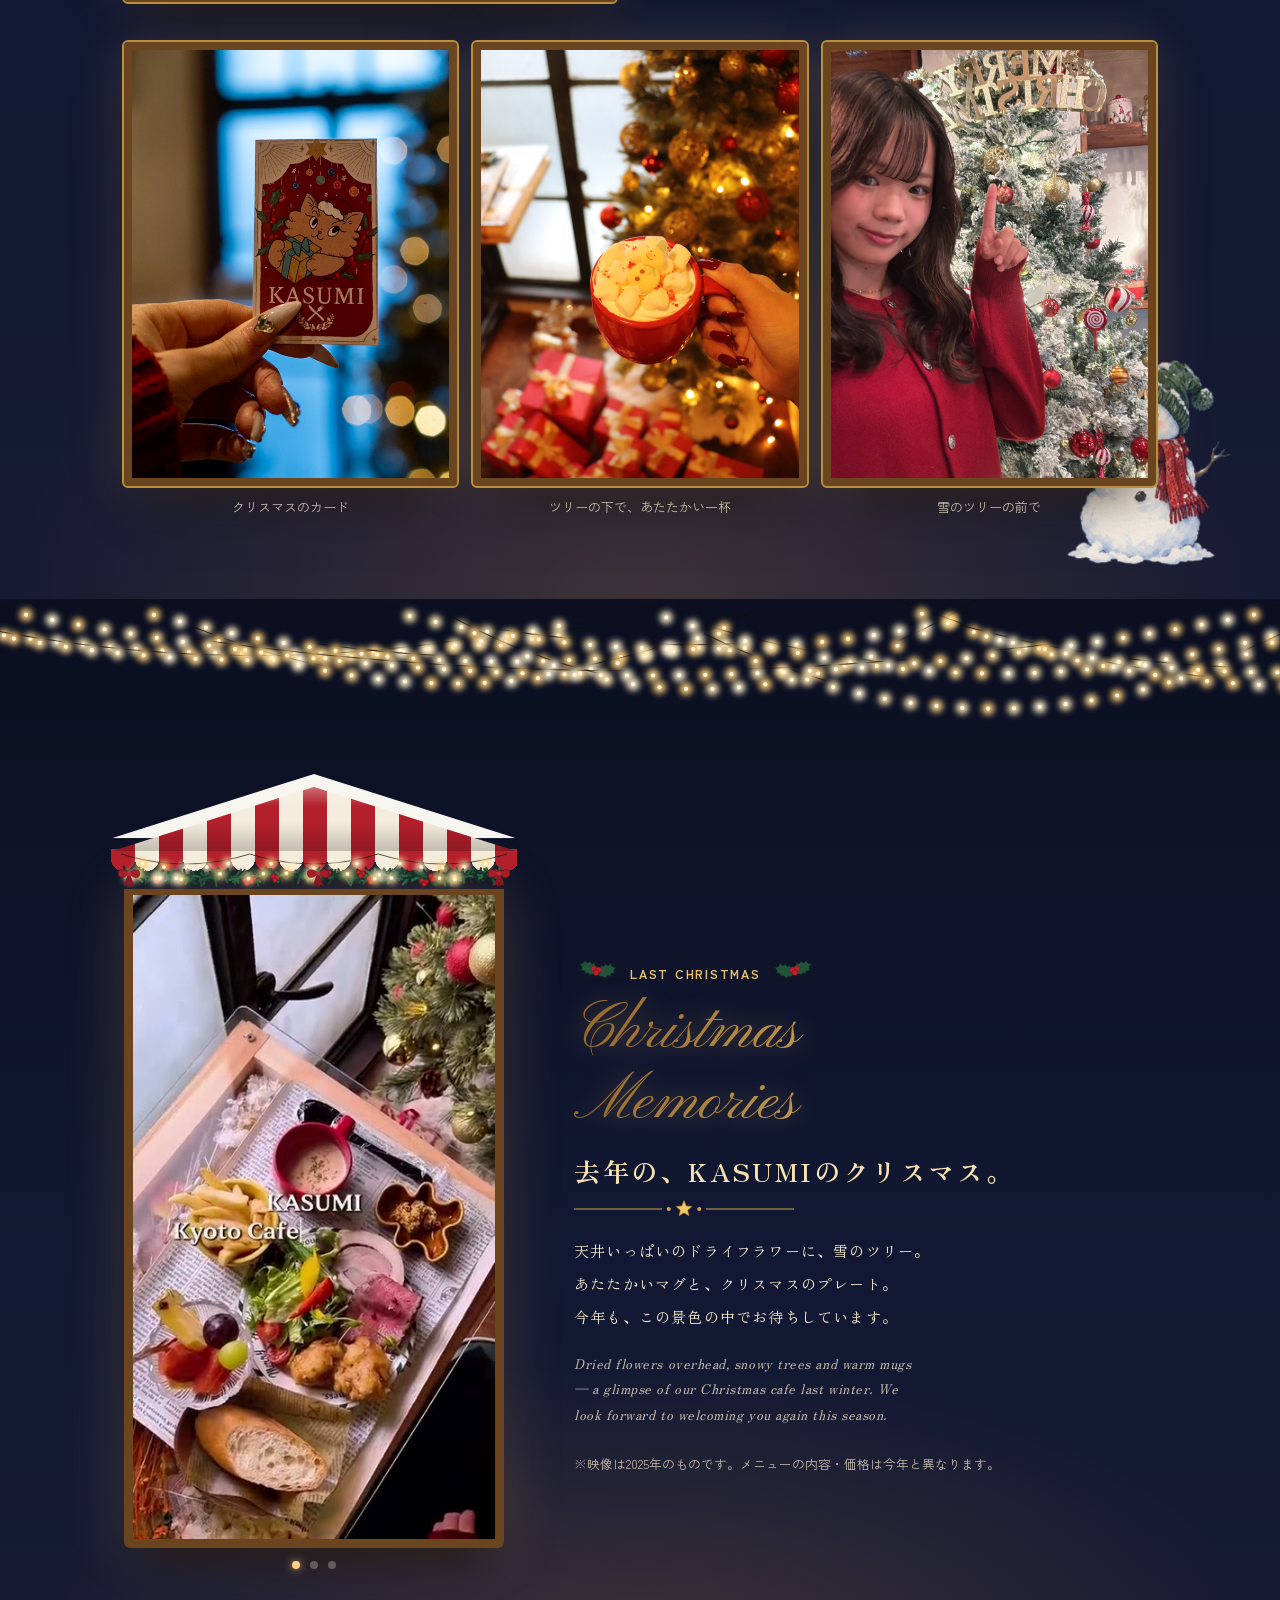
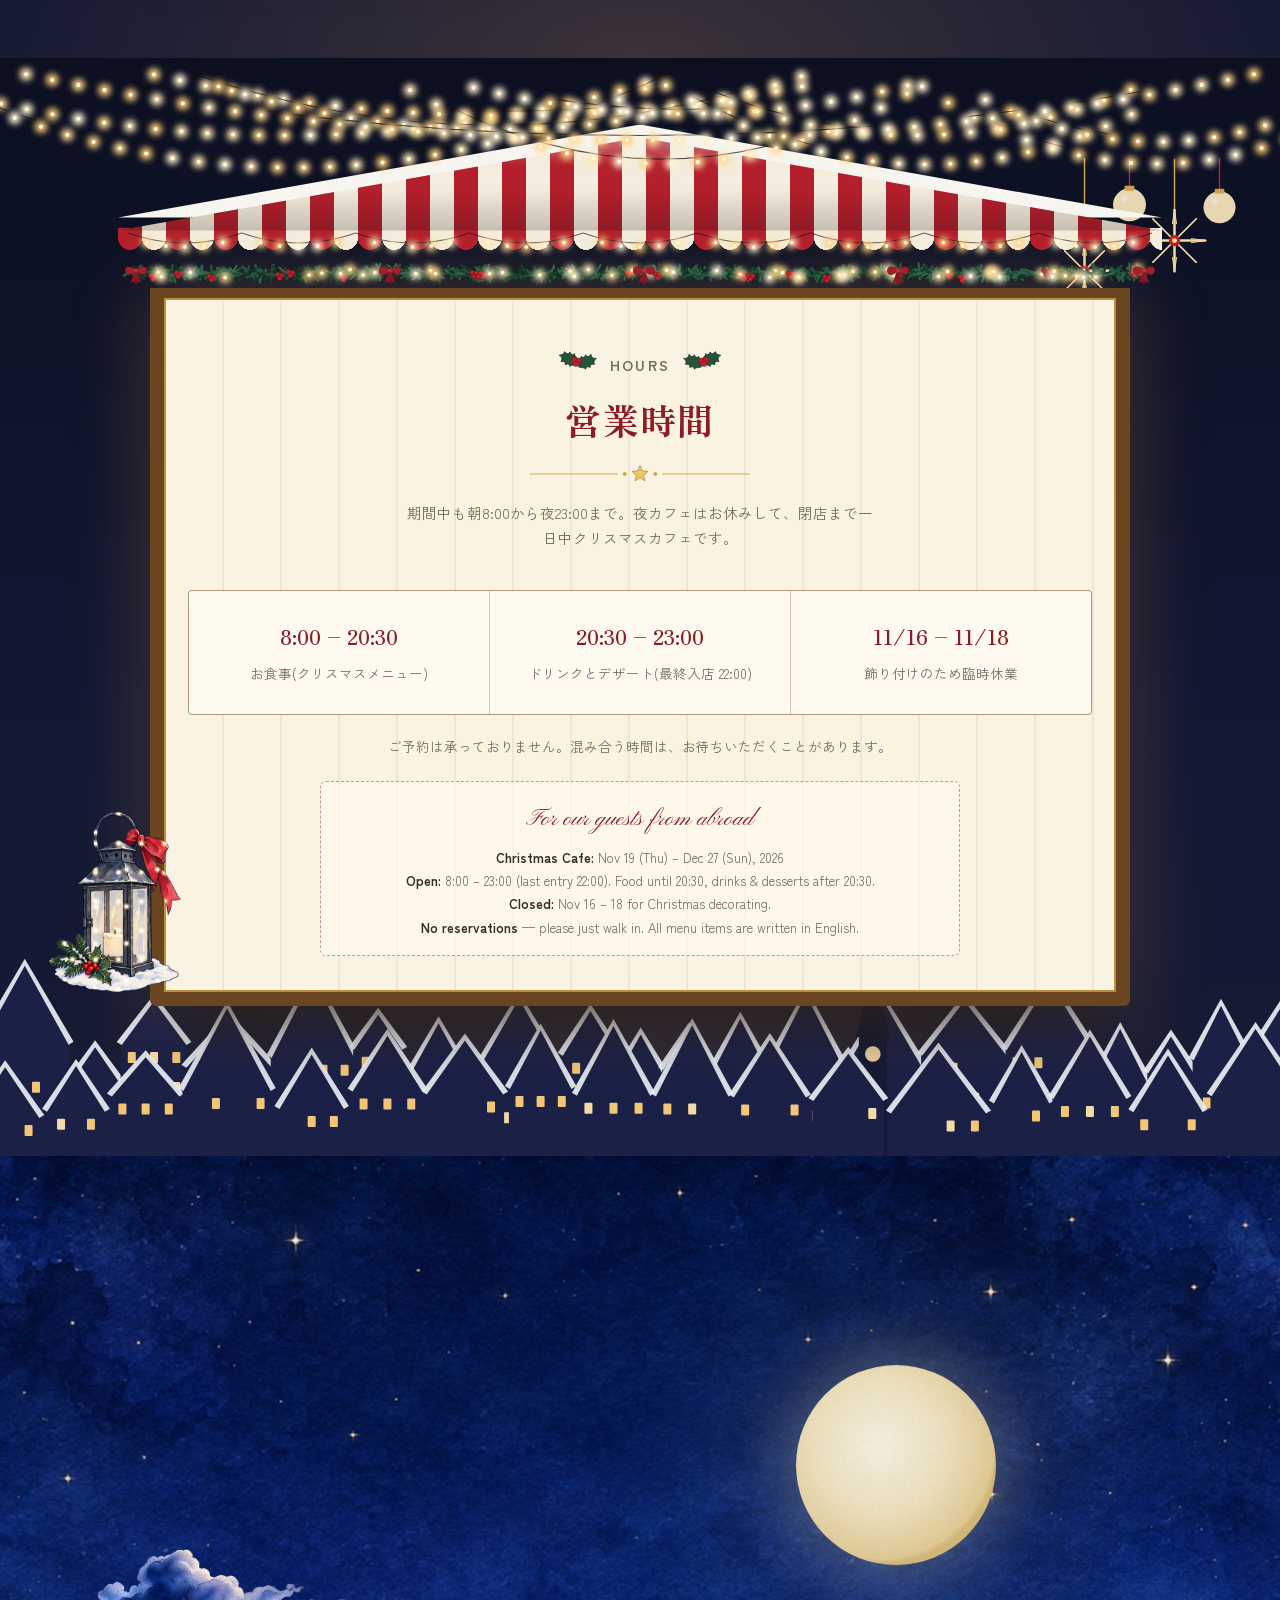
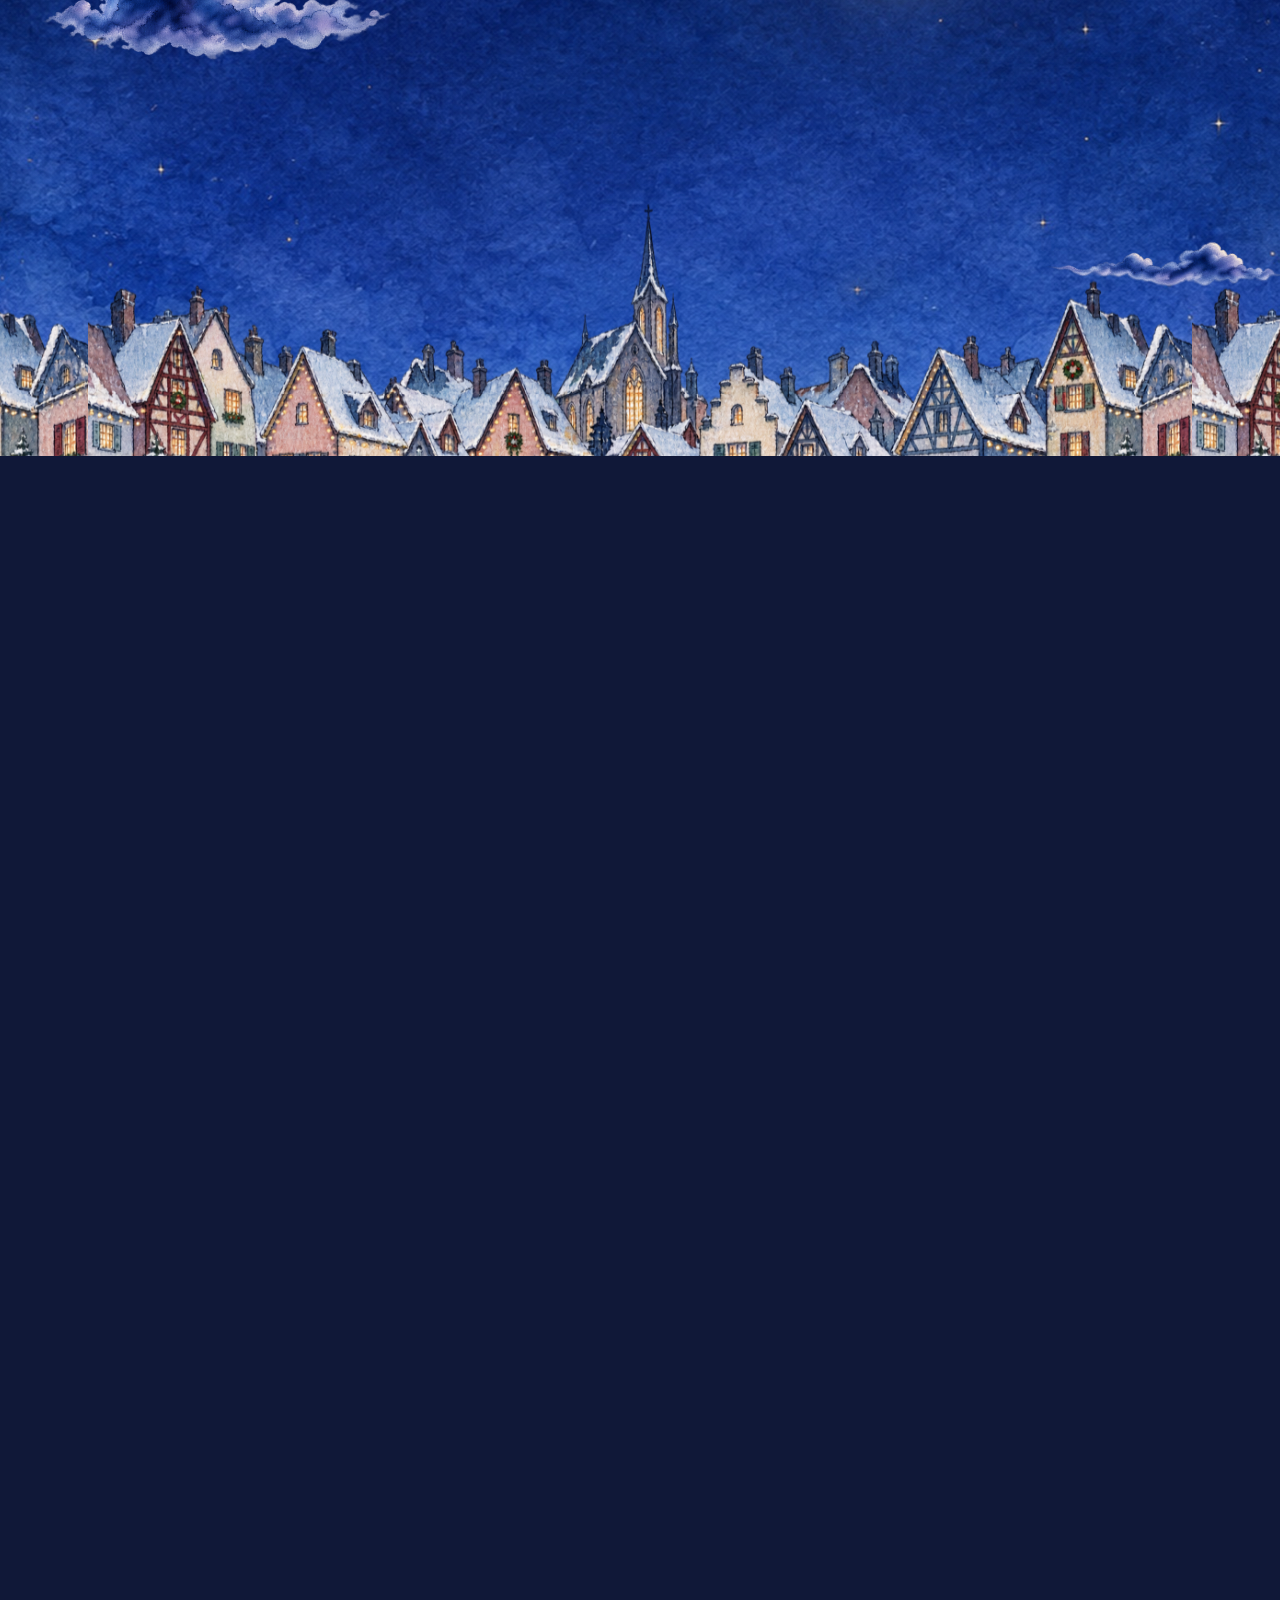
==== commit ee37f52e: "スマホ確認用のクリスマス版コピーを最新に(プレートのメイン7種・和牛セット) Co-Authored-By: Claude Opus 5.5 <noreply@anthropic.com>" ====
--- a/xmas-preview-k7q3m9/index.html
+++ b/xmas-preview-k7q3m9/index.html
@@ -342,7 +342,16 @@
         <div class="thumb"><img src="images/christmas/photos/plate.jpg" alt="クリスマスプレート" loading="lazy"></div>
         <div class="body">
           <h3>クリスマスプレート</h3>
-          <p>メインを選べる、クリスマスの洋食プレート。メインの種類は近日公開します。</p>
+          <p>7種類からメインを選べる、クリスマスの洋食プレート。どのメインでも同じ価格です。</p>
+          <ul class="xm-mains">
+            <li>ナスとミートソースのグラタン</li>
+            <li>チキンとほうれん草のクリームグラタン</li>
+            <li>山芋と明太子のクリームグラタン</li>
+            <li>煮込みハンバーグ</li>
+            <li>豚の角煮のデミグラスシチュー</li>
+            <li>フライドチキン</li>
+            <li>フライドチキン（半量）とハーブフランクフルト</li>
+          </ul>
           <p class="price">¥1,980</p>
         </div>
       </div>
@@ -350,7 +359,7 @@
         <div class="thumb"><img src="images/menu-wagyu.jpg" alt="黒毛和牛ステーキセット" loading="lazy"></div>
         <div class="body">
           <h3>黒毛和牛ステーキセット</h3>
-          <p>黒毛和牛のステーキを、ご飯とお椀とともに。期間中もご用意しています。</p>
+          <p>黒毛和牛のステーキに、サラダ・フライドポテト・バゲット・野菜のコンソメスープを添えて。</p>
           <p class="price">¥4,700</p>
         </div>
       </div>
@@ -407,7 +416,7 @@
       <details><summary>予約はできますか？</summary><p>ご予約は承っておりません。そのままお越しください。席数は32席です。混み合う時間は、お待ちいただくことがあります。</p></details>
       <details><summary>クリスマスカフェの期間中は、何時まで営業していますか？</summary><p>朝8:00から夜23:00まで営業しています（最終入店22:00）。お食事のご注文は20:30までで、そのあとはドリンクとデザートをご注文いただけます。期間中は夜カフェはお休みです。</p></details>
       <details><summary>クリスマス当日も営業していますか？</summary><p>開催期間の11月19日（木）〜12月27日（日）は、定休日なしで営業しています。直前の11月16日（月）〜18日（水）は、飾り付けのため臨時休業です。</p></details>
-      <details><summary>おばんざいのセットは食べられますか？</summary><p>クリスマスカフェの期間中（11月19日〜12月27日）は、おばんざいのセットとモーニングをお休みして、クリスマスプレートをご用意しています。11月15日まではいつものメニューです。</p></details>
+      <details><summary>おばんざいのセットは食べられますか？</summary><p>クリスマスカフェの期間中（11月19日〜12月27日）は、おばんざいのセットとモーニングをお休みして、7種類からメインを選べるクリスマスプレート（¥1,980）をご用意しています。11月15日まではいつものメニューです。</p></details>
       <details><summary>英語のメニューはありますか？ / Do you have an English menu?</summary><p>すべてのメニューに英語表記があります。All items on our menu are also written in English.</p></details>
     </div>
   </div>
--- a/xmas-preview-k7q3m9/christmas-deco.css
+++ b/xmas-preview-k7q3m9/christmas-deco.css
@@ -857,3 +857,6 @@
 .xm-faq { position: relative; }
 .xm-faq .xm-art--mailbox { right: 6%; left: auto; bottom: auto; top: 50%; transform: translateY(-40%); width: 190px; height: 250px; z-index: 1; }
 @media (max-width: 1100px) { .xm-faq .xm-art--mailbox { display: none !important; } }
+/* クリスマスプレートのメイン7種 */
+.xm-mains { margin: 8px 0 0; padding-left: 1.2em; font-size: 12.5px; line-height: 1.75; color: var(--ink-soft); }
+.xm-mains li::marker { color: #b8403a; }
